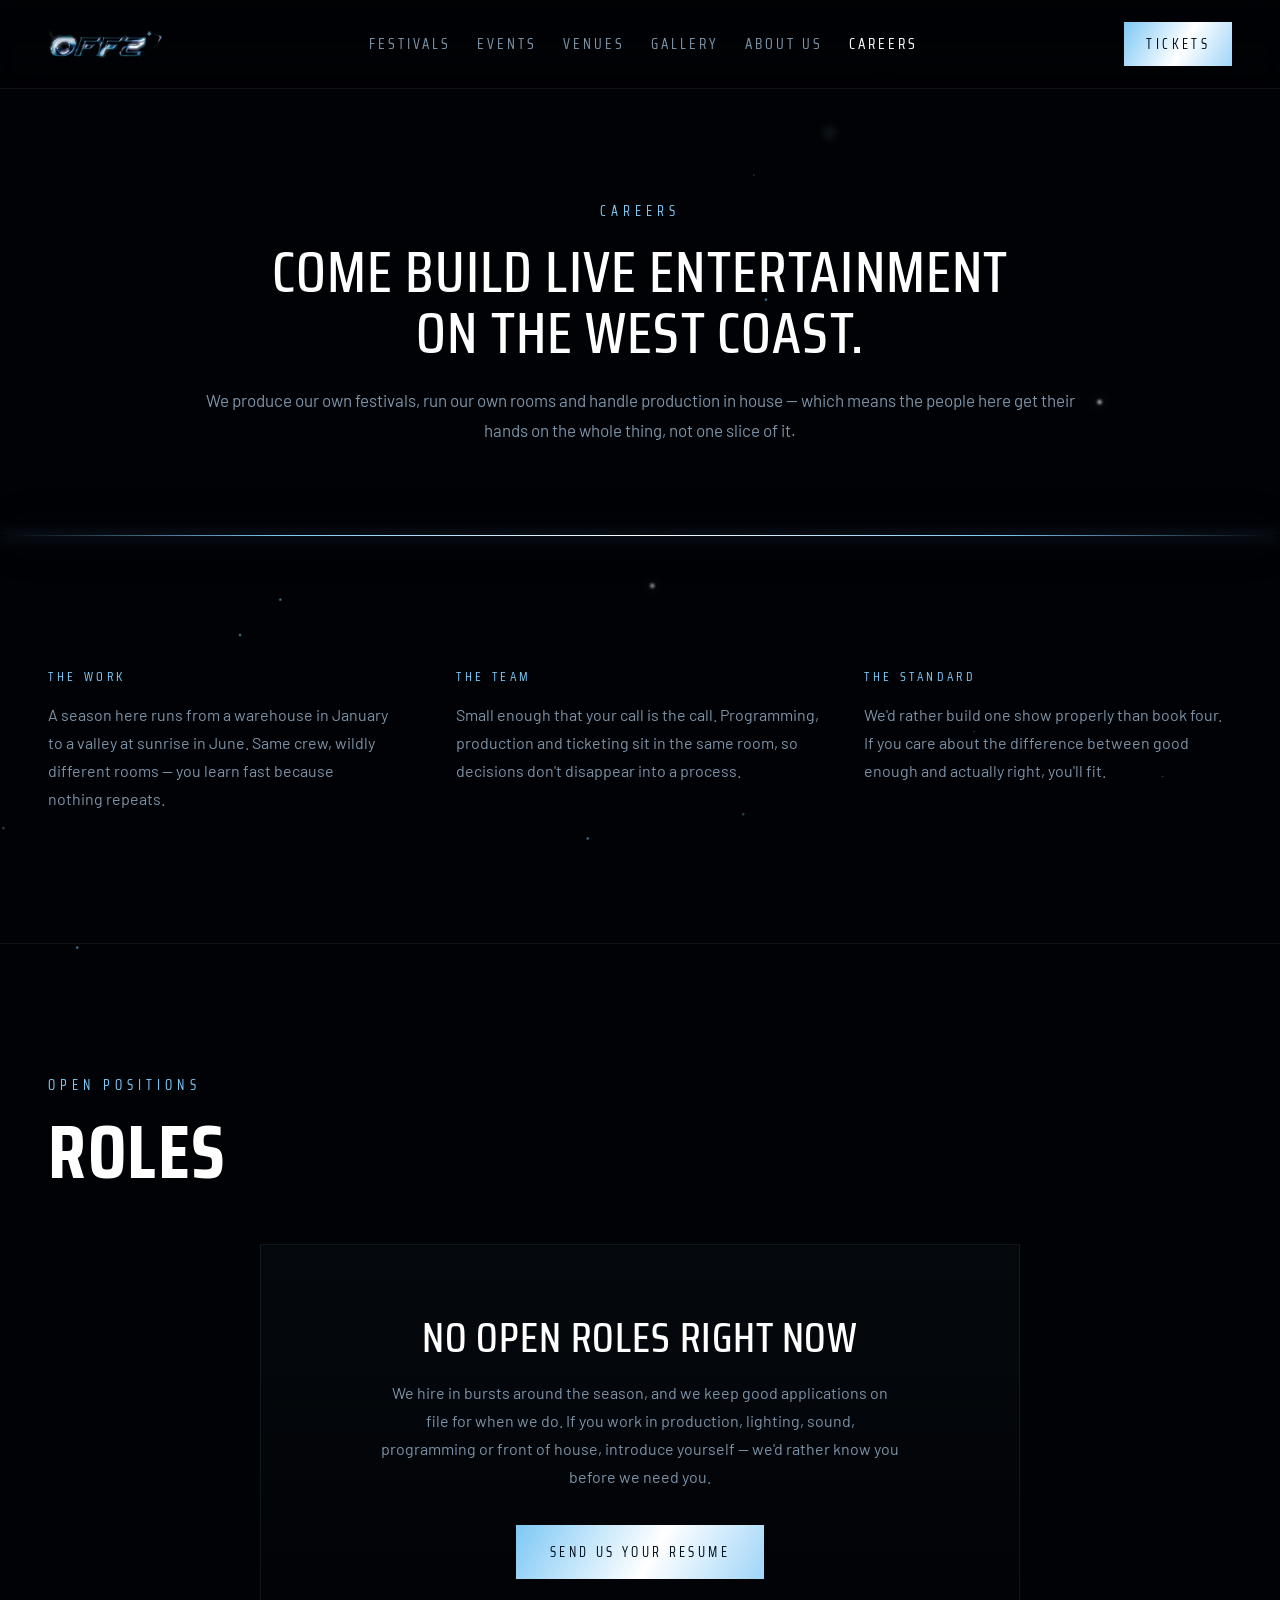
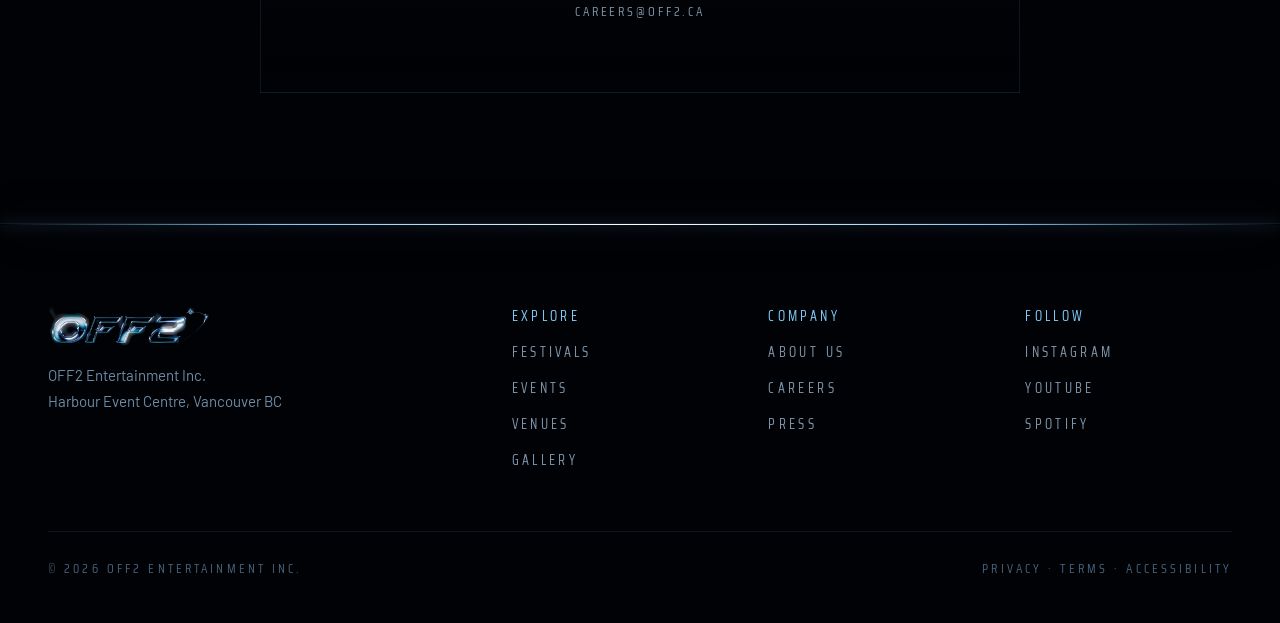
==== careers.html @ c12d3004 "Add Events, Venues, Careers and Gallery pages; brand logo; hero + stacking fixes Pages - events.html" ====
<!DOCTYPE html>
<html lang="en">
<head>
<meta charset="utf-8">
<meta name="viewport" content="width=device-width, initial-scale=1">
<title>Careers — OFF2 Entertainment</title>
<meta name="description" content="Work at OFF2 Entertainment Inc. — building festivals, venues and live events across Vancouver and the west coast.">
<link rel="preconnect" href="https://fonts.googleapis.com" />
<link rel="preconnect" href="https://fonts.gstatic.com" crossorigin="" />
<link href="https://fonts.googleapis.com/css2?family=Saira+Condensed:wght@200;300;400;500;600;700;800;900&family=Barlow:wght@300;400;500&display=swap" rel="stylesheet" />
<link rel="stylesheet" href="css/style.css">
</head>
<body>
<div class="wrap">

  <!-- ============ NAV ============ -->
  <nav class="nav" id="site-nav">
    <a href="index.html" class="nav__logo" data-cms="nav.logo" aria-label="OFF2 — home"><img src="images/off2-logo.png" alt="OFF2"></a>
    <div class="nav__links">
      <a href="festivals.html">Festivals</a>
      <a href="events.html">Events</a>
      <a href="venues.html">Venues</a>
      <a href="gallery.html">Gallery</a>
      <a href="index.html#about">About Us</a>
      <a href="careers.html" aria-current="page">Careers</a>
    </div>
    <a href="events.html" class="nav__cta">Tickets</a>
    <button type="button" class="nav__toggle" id="nav-toggle" aria-label="Toggle menu" aria-expanded="false">
      <svg width="20" height="20" viewBox="0 0 24 24" fill="none" stroke="currentColor" stroke-width="2" stroke-linecap="round"><path d="M3 6h18M3 12h18M3 18h18"/></svg>
    </button>
  </nav>

  <!-- ============ SKY / STARFIELD BACKGROUND ============ -->
  <div class="sky" aria-hidden="true">
    <div class="sky__layer" style="animation: off2Twinkle 7s ease-in-out infinite, off2Float 46s ease-in-out infinite; background-image: radial-gradient(circle 1.1px at 59.71% 29.93%, rgba(201,214,224,0.42) 0%, rgba(201,214,224,0) 100%), radial-gradient(circle 1.1px at 98.71% 67.22%, rgba(201,214,224,0.42) 0%, rgba(201,214,224,0) 100%), radial-gradient(circle 1.1px at 86.99% 91.53%, rgba(201,214,224,0.30) 0%, rgba(201,214,224,0) 100%), radial-gradient(circle 1.1px at 99.74% 20.96%, rgba(201,214,224,0.33) 0%, rgba(201,214,224,0) 100%), radial-gradient(circle 1.1px at 99.28% 5.90%, rgba(201,214,224,0.38) 0%, rgba(201,214,224,0) 100%), radial-gradient(circle 1.1px at 3.03% 7.20%, rgba(201,214,224,0.46) 0%, rgba(201,214,224,0) 100%), radial-gradient(circle 1.1px at 92.40% 80.96%, rgba(201,214,224,0.48) 0%, rgba(201,214,224,0) 100%), radial-gradient(circle 1.1px at 6.37% 61.81%, rgba(201,214,224,0.41) 0%, rgba(201,214,224,0) 100%), radial-gradient(circle 1.1px at 20.39% 89.23%, rgba(201,214,224,0.29) 0%, rgba(201,214,224,0) 100%), radial-gradient(circle 1.1px at 80.27% 14.63%, rgba(201,214,224,0.28) 0%, rgba(201,214,224,0) 100%), radial-gradient(circle 1.1px at 71.65% 73.88%, rgba(201,214,224,0.51) 0%, rgba(201,214,224,0) 100%), radial-gradient(circle 1.1px at 81.76% 83.59%, rgba(201,214,224,0.48) 0%, rgba(201,214,224,0) 100%), radial-gradient(circle 1.1px at 3.62% 33.90%, rgba(201,214,224,0.32) 0%, rgba(201,214,224,0) 100%), radial-gradient(circle 1.1px at 65.89% 38.31%, rgba(201,214,224,0.36) 0%, rgba(201,214,224,0) 100%), radial-gradient(circle 1.1px at 79.02% 31.29%, rgba(201,214,224,0.52) 0%, rgba(201,214,224,0) 100%), radial-gradient(circle 1.1px at 55.81% 20.06%, rgba(201,214,224,0.40) 0%, rgba(201,214,224,0) 100%), radial-gradient(circle 1.1px at 57.41% 41.51%, rgba(201,214,224,0.36) 0%, rgba(201,214,224,0) 100%), radial-gradient(circle 1.1px at 84.03% 60.08%, rgba(201,214,224,0.37) 0%, rgba(201,214,224,0) 100%), radial-gradient(circle 1.1px at 71.74% 58.69%, rgba(201,214,224,0.38) 0%, rgba(201,214,224,0) 100%), radial-gradient(circle 1.1px at 57.37% 23.74%, rgba(201,214,224,0.30) 0%, rgba(201,214,224,0) 100%);"></div>
    <div class="sky__layer" style="animation: off2Twinkle 5.2s ease-in-out infinite reverse, off2Float 34s ease-in-out infinite; filter: blur(0.3px); background-image: radial-gradient(circle 1.9px at 23.96% 55.71%, rgba(126,200,245,0.70) 0%, rgba(126,200,245,0) 100%), radial-gradient(circle 1.9px at 94.82% 47.69%, rgba(126,200,245,0.42) 0%, rgba(126,200,245,0) 100%), radial-gradient(circle 1.9px at 21.27% 93.23%, rgba(126,200,245,0.46) 0%, rgba(126,200,245,0) 100%), radial-gradient(circle 1.9px at 58.20% 45.36%, rgba(126,200,245,0.75) 0%, rgba(126,200,245,0) 100%), radial-gradient(circle 1.9px at 46.60% 61.99%, rgba(126,200,245,0.71) 0%, rgba(126,200,245,0) 100%), radial-gradient(circle 1.9px at 13.36% 65.36%, rgba(126,200,245,0.74) 0%, rgba(126,200,245,0) 100%), radial-gradient(circle 1.9px at 89.71% 83.62%, rgba(126,200,245,0.61) 0%, rgba(126,200,245,0) 100%), radial-gradient(circle 1.9px at 8.56% 61.67%, rgba(126,200,245,0.41) 0%, rgba(126,200,245,0) 100%), radial-gradient(circle 1.9px at 26.58% 54.62%, rgba(126,200,245,0.69) 0%, rgba(126,200,245,0) 100%), radial-gradient(circle 1.9px at 7.34% 91.37%, rgba(126,200,245,0.50) 0%, rgba(126,200,245,0) 100%), radial-gradient(circle 1.9px at 80.62% 71.18%, rgba(126,200,245,0.40) 0%, rgba(126,200,245,0) 100%), radial-gradient(circle 1.9px at 54.25% 20.75%, rgba(126,200,245,0.77) 0%, rgba(126,200,245,0) 100%), radial-gradient(circle 1.9px at 34.93% 91.31%, rgba(126,200,245,0.58) 0%, rgba(126,200,245,0) 100%), radial-gradient(circle 1.9px at 87.53% 27.37%, rgba(126,200,245,0.49) 0%, rgba(126,200,245,0) 100%), radial-gradient(circle 1.9px at 56.72% 61.24%, rgba(126,200,245,0.48) 0%, rgba(126,200,245,0) 100%);"></div>
    <div class="sky__layer" style="animation: off2Twinkle 3.6s ease-in-out infinite, off2Float 26s ease-in-out infinite; filter: blur(0.8px) drop-shadow(0 0 8px rgba(126,200,245,0.8)); background-image: radial-gradient(circle 3.4px at 4.69% 0.07%, rgba(255,255,255,0.60) 0%, rgba(255,255,255,0) 100%), radial-gradient(circle 3.4px at 53.22% 25.41%, rgba(255,255,255,0.73) 0%, rgba(255,255,255,0) 100%), radial-gradient(circle 3.4px at 50.80% 54.19%, rgba(255,255,255,0.75) 0%, rgba(255,255,255,0) 100%), radial-gradient(circle 3.4px at 61.04% 97.28%, rgba(255,255,255,0.63) 0%, rgba(255,255,255,0) 100%), radial-gradient(circle 3.4px at 22.29% 28.43%, rgba(255,255,255,0.67) 0%, rgba(255,255,255,0) 100%), radial-gradient(circle 3.4px at 18.45% 23.38%, rgba(255,255,255,0.95) 0%, rgba(255,255,255,0) 100%), radial-gradient(circle 3.4px at 37.05% 74.55%, rgba(255,255,255,0.68) 0%, rgba(255,255,255,0) 100%), radial-gradient(circle 3.4px at 57.32% 20.68%, rgba(255,255,255,0.74) 0%, rgba(255,255,255,0) 100%), radial-gradient(circle 3.4px at 79.92% 48.52%, rgba(255,255,255,0.90) 0%, rgba(255,255,255,0) 100%), radial-gradient(circle 3.4px at 28.97% 82.14%, rgba(255,255,255,0.55) 0%, rgba(255,255,255,0) 100%);"></div>
    <div class="sky__layer" style="animation: off2Float 20s ease-in-out infinite; filter: blur(4px); background-image: radial-gradient(circle 7px at 77.54% 88.69%, rgba(158,214,250,0.49) 0%, rgba(158,214,250,0) 100%), radial-gradient(circle 7px at 92.61% 27.62%, rgba(158,214,250,0.42) 0%, rgba(158,214,250,0) 100%), radial-gradient(circle 7px at 38.50% 91.91%, rgba(158,214,250,0.49) 0%, rgba(158,214,250,0) 100%), radial-gradient(circle 7px at 62.34% 40.21%, rgba(158,214,250,0.25) 0%, rgba(158,214,250,0) 100%), radial-gradient(circle 7px at 75.15% 32.73%, rgba(158,214,250,0.31) 0%, rgba(158,214,250,0) 100%);"></div>
  </div>

  <!-- ============ PAGE HEADER ============ -->
  <section class="page-header">
    <div class="page-header-inner" data-reveal>
      <div class="eyebrow">Careers</div>
      <h1>Come build live entertainment on the west coast.</h1>
      <p>We produce our own festivals, run our own rooms and handle production in house — which means the people here get their hands on the whole thing, not one slice of it.</p>
    </div>
  </section>

  <div class="hr-beam" aria-hidden="true"></div>

  <!-- ============ CULTURE / MISSION ============ -->
  <section class="section">
    <div class="culture-grid">
      <div class="culture-item" data-reveal>
        <div class="culture-item__label">The work</div>
        <p>A season here runs from a warehouse in January to a valley at sunrise in June. Same crew, wildly different rooms — you learn fast because nothing repeats.</p>
      </div>
      <div class="culture-item" data-reveal>
        <div class="culture-item__label">The team</div>
        <p>Small enough that your call is the call. Programming, production and ticketing sit in the same room, so decisions don't disappear into a process.</p>
      </div>
      <div class="culture-item" data-reveal>
        <div class="culture-item__label">The standard</div>
        <p>We'd rather build one show properly than book four. If you care about the difference between good enough and actually right, you'll fit.</p>
      </div>
    </div>
  </section>

  <!-- ============ OPEN POSITIONS ============ -->
  <section class="section" id="positions">
    <div class="section-inner">
      <div class="section-head" data-reveal>
        <div>
          <div class="eyebrow">Open positions</div>
          <h2>Roles</h2>
        </div>
      </div>

      <!--
        No live postings right now, so the open-application block below is shown
        instead. When real roles exist, replace it with .job-list rows — the
        markup pattern (and .job-row styles) is ready:

        <div class="job-list" data-reveal>
          <a href="mailto:careers@off2.ca?subject=Application%20—%20Role%20Title" class="job-row">
            <div class="job-row__title">Role title</div>
            <div class="job-row__meta">Department</div>
            <div class="job-row__meta">Harbour Event Centre</div>
            <div class="job-row__cta">Apply <span>→</span></div>
          </a>
        </div>

        Roles also belong in content/site-content.json under `careers.positions`
        so the CMS drives them later.
      -->

      <div class="open-application" data-reveal>
        <h2>No open roles right now</h2>
        <p>We hire in bursts around the season, and we keep good applications on file for when we do. If you work in production, lighting, sound, programming or front of house, introduce yourself — we'd rather know you before we need you.</p>
        <a href="mailto:careers@off2.ca?subject=Open%20application" class="btn-book">Send us your resume</a>
        <span class="open-application__contact">careers@off2.ca</span>
      </div>
    </div>
  </section>

  <div class="hr-beam" aria-hidden="true"></div>

  <!-- ============ FOOTER ============ -->
  <footer class="site-footer">
    <div class="footer-inner">
      <div class="footer-grid">
        <div>
          <div class="footer-brand"><img src="images/off2-logo.png" alt="OFF2"></div>
          <div class="footer-address">OFF2 Entertainment Inc.<br />Harbour Event Centre, Vancouver BC</div>
        </div>
        <div class="footer-col">
          <div class="footer-col__head">Explore</div>
          <a href="festivals.html">Festivals</a>
          <a href="events.html">Events</a>
          <a href="venues.html">Venues</a>
          <a href="gallery.html">Gallery</a>
        </div>
        <div class="footer-col">
          <div class="footer-col__head">Company</div>
          <a href="index.html#about">About us</a>
          <a href="careers.html">Careers</a>
          <a href="coming-soon.html?title=Press">Press</a>
        </div>
        <div class="footer-col">
          <div class="footer-col__head">Follow</div>
          <a href="index.html#top">Instagram</a>
          <a href="index.html#top">Youtube</a>
          <a href="index.html#top">Spotify</a>
        </div>
      </div>
      <div class="footer-bottom">
        <span>© 2026 OFF2 Entertainment Inc.</span>
        <span>Privacy · Terms · Accessibility</span>
      </div>
    </div>
  </footer>

</div>
<script src="js/main.js"></script>
</body>
</html>
---- css/style.css ----
/* ==========================================================================
   OFF2 Entertainment — Homepage stylesheet
   Ported from the OFF2 Homepage design (Claude Design project).
   Every color/spacing value below matches the source design 1:1.
   Content that will move into a CMS later is marked with a
   `data-cms="section.field"` attribute in index.html — see /content/site-content.json.
   ========================================================================== */

:root {
  --bg: #000205;
  --card-bg: #05080B;
  --text: #C9D6E0;
  --text-dim: #7C93A8;
  --text-dimmer: #6E8CA6;
  --text-faint: #46617A;
  --white: #FFFFFF;
  --accent: #7EC8F5;
  --accent-deep: #1E7FD4;
  --btn-text: #001322;
  --border: rgba(126, 200, 245, 0.08);
  --border-soft: rgba(126, 200, 245, 0.1);
  --border-strong: rgba(126, 200, 245, 0.22);

  --font-display: 'Saira Condensed', sans-serif;
  --font-body: 'Barlow', sans-serif;

  --container: 1440px;
  --gutter: 48px;
}

/* ---------- Reset ---------- */
* { box-sizing: border-box; }
html, body { margin: 0; padding: 0; background: var(--bg); }
body {
  -webkit-font-smoothing: antialiased;
  font-family: var(--font-body);
  color: var(--text);
  overflow-x: hidden;
  position: relative;
}
img { max-width: 100%; display: block; }
a { color: var(--accent); text-decoration: none; }
a:hover { color: var(--white); }
::selection { background: var(--accent-deep); color: #fff; }
button, input { font-family: inherit; }

.wrap { position: relative; background: var(--bg); color: var(--text); font-family: var(--font-body); }

/* ---------- Motion ---------- */
@keyframes off2Twinkle { 0%, 100% { opacity: .35; } 50% { opacity: 1; } }
@keyframes off2Float {
  0% { transform: translate3d(0, 0, 0); }
  50% { transform: translate3d(-1.2%, -2.2%, 0); }
  100% { transform: translate3d(0, 0, 0); }
}
@keyframes off2Meteor {
  0% { opacity: 0; transform: translate3d(0, 0, 0) rotate(var(--tilt)) scaleX(.3); }
  7% { opacity: 1; }
  64% { opacity: 1; }
  100% { opacity: 0; transform: translate3d(var(--dx), var(--dy), 0) rotate(var(--tilt)) scaleX(1); }
}
@keyframes off2Marquee { from { transform: translateX(0); } to { transform: translateX(-50%); } }

@media (prefers-reduced-motion: reduce) {
  * { animation-duration: .001ms !important; animation-iteration-count: 1 !important; }
}

[data-reveal] {
  opacity: 0;
  transform: translateY(28px);
  transition: opacity 1s cubic-bezier(.2, 0, .2, 1), transform 1s cubic-bezier(.2, 0, .2, 1);
}
[data-reveal].is-visible { opacity: 1; transform: none; }

/* ---------- Nav ---------- */
.nav {
  position: fixed; inset: 0 0 auto 0; z-index: 50;
  display: flex; align-items: center; justify-content: space-between;
  padding: 22px var(--gutter);
  backdrop-filter: blur(18px);
  background: linear-gradient(180deg, rgba(0, 2, 5, .82), rgba(0, 2, 5, .18));
  border-bottom: 1px solid var(--border);
}
/* Logo is the chrome OFF2 wordmark (images/off2-logo.png, ~3.8:1). Sized by
   height so the nav bar's rhythm stays fixed regardless of the artwork's
   width; display:block kills the inline-baseline gap under the image. */
.nav__logo { display: flex; align-items: center; flex-shrink: 0; }
.nav__logo img { display: block; height: 30px; width: auto; }
@media (max-width: 980px) { .nav__logo img { height: 26px; } }
.nav__links {
  display: flex; align-items: center; gap: 26px;
  font-family: var(--font-display); font-size: 15px; letter-spacing: .2em; text-transform: uppercase;
}
.nav__links a { color: var(--text-dim); }
.nav__links a:hover { color: var(--white); }
.nav__links a[aria-current="page"] { color: var(--white); }
.nav__cta {
  font-family: var(--font-display); font-size: 14px; letter-spacing: .24em; text-transform: uppercase;
  color: var(--btn-text);
  background: linear-gradient(120deg, var(--accent), var(--white) 55%, #9FD5F8);
  padding: 11px 22px; border: 0; cursor: pointer;
}
.nav__cta:hover { background: var(--white); color: var(--btn-text); }
.nav__toggle {
  display: none; width: 40px; height: 40px; border: 1px solid var(--border-strong);
  background: transparent; color: var(--white); cursor: pointer; align-items: center; justify-content: center;
}

@media (max-width: 980px) {
  .nav__links { position: fixed; inset: 74px 0 auto 0; flex-direction: column; align-items: flex-start;
    gap: 0; background: rgba(0, 2, 5, .97); border-bottom: 1px solid var(--border);
    padding: 8px var(--gutter) 20px; transform: translateY(-8px); opacity: 0; pointer-events: none;
    transition: opacity .25s ease, transform .25s ease; }
  .nav__links a { padding: 12px 0; width: 100%; border-bottom: 1px solid rgba(126,200,245,.06); }
  .nav.is-open .nav__links { opacity: 1; transform: none; pointer-events: auto; }
  .nav__toggle { display: flex; }
  .nav__cta { display: none; }
}

/* ---------- Sky background ---------- */
/* z-index 0, not 1: content sections are position:relative with z-index auto,
   so at z-index 1 the starfield and meteors painted OVER the posters and
   cards. At 0 the sky shares the same layer as those sections and loses on
   tree order (it appears first in the DOM), which puts it behind all content
   without needing a z-index on every section. Negative values are wrong here
   — they'd drop it behind .wrap's background and hide it entirely. */
.sky {
  position: fixed; inset: -10%; z-index: 0; pointer-events: none; overflow: hidden;
}
.sky__layer {
  position: absolute; left: 0; right: 0; top: -100%; height: 300%;
  animation: off2Twinkle 7s ease-in-out infinite, off2Float 46s ease-in-out infinite;
  will-change: transform;
}
.meteor-field { position: absolute; left: 0; right: 0; top: -100%; height: 300%; overflow: hidden; will-change: translate; }
.meteor {
  position: absolute; width: 160px; height: 1.5px; border-radius: 2px; transform-origin: 100% 50%;
  background: linear-gradient(270deg, rgba(255,255,255,.9) 0%, rgba(126,200,245,.5) 26%, rgba(126,200,245,0) 100%);
  box-shadow: 0 0 10px rgba(126,200,245,.8), 0 0 26px rgba(30,127,212,.45);
  animation: off2Meteor 18s cubic-bezier(.3,0,.5,1) infinite;
  opacity: 0; will-change: transform, opacity;
}

/* ---------- Section shell ---------- */
section { position: relative; }
.section { padding: 130px var(--gutter); border-bottom: 1px solid var(--border); }
.section-inner { max-width: var(--container); margin: 0 auto; }
.eyebrow {
  font-family: var(--font-display); font-size: 14px; letter-spacing: .36em; text-transform: uppercase;
  color: var(--accent); margin-bottom: 20px;
}
.section-head {
  display: flex; align-items: flex-end; justify-content: space-between; gap: 40px; margin-bottom: 56px;
}
.section-head h2 {
  margin: 0; font-family: var(--font-display); font-weight: 700; font-size: 76px; line-height: .94;
  letter-spacing: .02em; text-transform: uppercase; color: var(--white);
}
.section-head__note { max-width: 320px; margin: 14px 0 0; font-size: 15px; line-height: 1.7; color: var(--text-dim); }
.link-more {
  font-family: var(--font-display); font-size: 15px; letter-spacing: .26em; text-transform: uppercase;
  color: var(--text-dim); border-bottom: 1px solid var(--border-strong); padding-bottom: 6px; white-space: nowrap;
}
.link-more:hover { color: var(--white); border-color: var(--accent); }

/* ---------- Hero ---------- */
/* Height comes from the artwork's own aspect ratio (both hero banners are
   exactly 16:9) rather than the viewport. A 100vh box letterboxed the
   contained image — up to ~45px of dead space at 16:10 — which detached the
   beam divider below from the bottom of the artwork. Matching the ratio means
   the image fills the box edge to edge and the beam sits flush against it. */
.hero {
  position: relative; z-index: 2; aspect-ratio: 16 / 9; overflow: hidden; background: transparent;
}
.hero__slide {
  position: absolute; inset: 0; opacity: 0; transition: opacity 1.1s cubic-bezier(.4, 0, .2, 1);
}
.hero__slide.is-active { opacity: 1; }
.hero__media { position: absolute; inset: 0; display: flex; align-items: center; justify-content: center; }
.hero__media img { width: 100%; height: 100%; object-fit: contain; }
.hero__caption { position: absolute; left: var(--gutter); bottom: 156px; max-width: 640px; pointer-events: none; }
.hero__kicker {
  font-family: var(--font-display); font-size: 15px; letter-spacing: .34em; text-transform: uppercase;
  color: var(--accent); margin-bottom: 18px;
}
.hero__title {
  font-family: var(--font-display); font-weight: 700; font-size: 116px; line-height: .88; letter-spacing: .02em;
  text-transform: uppercase; color: var(--white);
}
.hero__meta {
  font-family: var(--font-display); font-weight: 300; font-size: 22px; letter-spacing: .26em; text-transform: uppercase;
  color: var(--text-dim); margin-top: 20px;
}
.hero__controls {
  position: absolute; left: var(--gutter); right: var(--gutter); bottom: 34px;
  display: flex; align-items: center; justify-content: space-between; gap: 40px;
}
/* Fixed-width ticks rather than flex-stretched bars: two slides sharing a
   560px track rendered as two ~275px lines, which read as rules across the
   artwork instead of a progress indicator. */
.hero__dots { display: flex; gap: 8px; flex: 0 0 auto; }
.hero__dot { width: 40px; height: 2px; border: 0; padding: 0; background: rgba(255,255,255,.28); cursor: pointer; transition: background .3s ease; }
.hero__dot.is-active { background: rgba(255,255,255,.9); }
.hero__nav { display: flex; align-items: center; gap: 26px; }
.hero__counter { font-family: var(--font-display); font-size: 15px; letter-spacing: .26em; color: var(--text-dim); }
.hero__arrow {
  width: 46px; height: 46px; border: 1px solid var(--border-strong); background: transparent;
  color: var(--text); font-size: 15px; cursor: pointer;
}
.hero__arrow:hover { border-color: var(--accent); color: var(--white); }

@media (max-width: 720px) {
  .hero__title { font-size: 58px; }
  /* Below this width .hero__media swaps to the portrait poster (see the
     <picture><source media> in each .hero__media in index.html), which
     already has the title/date/lineup baked into the artwork — the text
     overlay below would just duplicate it and collide visually, so hide it. */
  .hero__caption { display: none; }
  /* Portrait posters, so the box switches ratio with them. The two posters
     differ slightly (0.732 vs 0.75), so `cover` absorbs the ~2% difference
     instead of letterboxing one of them and re-opening the gap under the
     beam; the crop is small enough not to touch the baked-in artwork. */
  .hero { aspect-ratio: 3 / 4; }
  /* Scoped through .img-slot on purpose: the generic `.img-slot img` rule
     further down sets object-fit:contain at the same specificity and would
     otherwise win on source order. */
  .hero__media .img-slot img { object-fit: cover; }
  .hero__controls { left: 24px; right: 24px; bottom: 18px; gap: 16px; }
  /* The portrait poster runs artwork and text to its own bottom edge, so
     overlaid controls land on the venue/ticket lines. A scrim behind them
     separates chrome from artwork instead of the two competing. */
  .hero__controls::before {
    content: ''; position: absolute; left: -24px; right: -24px; top: -22px; bottom: -18px;
    background: linear-gradient(180deg, rgba(0,2,5,0), rgba(0,2,5,.82) 55%);
    pointer-events: none; z-index: -1;
  }
  .hero__dot { width: 32px; }
  .hero__arrow { width: 40px; height: 40px; }
  .hero__nav { gap: 16px; }
}

.hr-beam {
  position: relative; height: 1px;
  background: linear-gradient(90deg, rgba(126,200,245,0) 0%, var(--accent) 22%, var(--white) 50%, var(--accent) 78%, rgba(126,200,245,0) 100%);
  box-shadow: 0 0 14px rgba(126,200,245,.85), 0 0 46px rgba(30,127,212,.55);
}

/* ---------- Intro / mission ---------- */
.intro { padding: 150px var(--gutter) 130px; border-bottom: 1px solid var(--border); overflow: hidden; }
.intro::before {
  content: ''; position: absolute; width: 900px; height: 900px; left: 50%; top: -420px; transform: translateX(-50%);
  background: radial-gradient(circle, rgba(30,127,212,.18), transparent 62%); filter: blur(40px); pointer-events: none;
}
.intro-inner { position: relative; max-width: 1180px; margin: 0 auto; text-align: center; }
.intro-inner .eyebrow { margin-bottom: 34px; }
.intro-inner h1 {
  margin: 0; font-family: var(--font-display); font-weight: 500; font-size: 62px; line-height: 1.06;
  letter-spacing: .02em; text-transform: uppercase; color: var(--white); text-wrap: balance;
}
.intro-inner p {
  margin: 40px auto 0; max-width: 620px; font-size: 17px; line-height: 1.75; color: var(--text-dim); text-wrap: pretty;
}
@media (max-width: 720px) { .intro-inner h1 { font-size: 38px; } }

/* ---------- Cards (festivals / events) ---------- */
.card-grid { display: grid; grid-template-columns: repeat(4, 1fr); gap: 24px; }
.card {
  display: flex; flex-direction: column; gap: 22px; color: inherit;
  transition: transform .6s cubic-bezier(.2, 0, .2, 1);
}
.card:hover { transform: translateY(-8px); color: inherit; }
.card__media {
  position: relative; aspect-ratio: 3 / 4; background: var(--card-bg); border: 1px solid var(--border-soft);
  overflow: hidden;
}
.card__name { font-family: var(--font-display); font-weight: 700; font-size: 30px; letter-spacing: .06em; text-transform: uppercase; color: var(--white); }
.card__date { font-family: var(--font-display); font-size: 14px; letter-spacing: .26em; text-transform: uppercase; color: var(--accent); }
.card__desc { font-size: 15px; line-height: 1.6; color: var(--text-dim); }
.card__body { display: flex; flex-direction: column; gap: 10px; }
.card__row { display: flex; justify-content: space-between; gap: 14px; font-family: var(--font-display); font-size: 14px; letter-spacing: .2em; text-transform: uppercase; color: var(--text-dim); }
.card__tickets { margin-top: 4px; font-family: var(--font-display); font-size: 14px; letter-spacing: .22em; text-transform: uppercase; color: var(--white); }

@media (max-width: 1100px) { .card-grid { grid-template-columns: repeat(2, 1fr); } }
@media (max-width: 560px) { .card-grid { grid-template-columns: 1fr; } }

.rail {
  display: flex; gap: 24px; overflow-x: auto; scroll-snap-type: x mandatory; padding-bottom: 18px; scrollbar-width: thin;
}
.rail .card { flex: 0 0 316px; scroll-snap-align: start; }
/* Event posters are all 4:5 (not the 3:4 used by festival posters) — match the
   frame to that so `object-fit: contain` fills it edge-to-edge with no
   letterboxing. Every rail card shares the same fixed width above, so a
   shared aspect-ratio here keeps every frame identically sized too. */
.rail .card__media { aspect-ratio: 4 / 5; }

/* ---------- Gallery ---------- */
.gallery-grid {
  display: grid; grid-template-columns: 1.6fr 1fr 1fr; grid-template-rows: 260px 260px; gap: 18px;
}
.gallery-grid .g1 { grid-row: 1 / span 2; }
.gallery-grid .g4 { grid-column: 2 / span 2; }
.gallery-grid > div { position: relative; overflow: hidden; border: 1px solid var(--border-soft); }
@media (max-width: 860px) {
  .gallery-grid { grid-template-columns: 1fr 1fr; grid-template-rows: repeat(3, 220px); }
  .gallery-grid .g1 { grid-row: auto; grid-column: 1 / span 2; }
  .gallery-grid .g4 { grid-column: 1 / span 2; }
}

/* ---------- About ---------- */
.about { padding: 140px var(--gutter); overflow: hidden; border-bottom: 1px solid var(--border); }
.about::before {
  content: ''; position: absolute; width: 1100px; height: 700px; right: -280px; top: 40px;
  background: radial-gradient(circle, rgba(18,58,95,.5), transparent 62%); filter: blur(50px); pointer-events: none;
}
.about-inner {
  position: relative; max-width: var(--container); margin: 0 auto; display: grid; grid-template-columns: 1fr 1fr;
  gap: 90px; align-items: center;
}
.about h2 {
  margin: 0 0 28px; font-family: var(--font-display); font-weight: 700; font-size: 66px; line-height: .98;
  letter-spacing: .02em; text-transform: uppercase; color: var(--white);
}
.about p { margin: 0 0 34px; max-width: 500px; font-size: 17px; line-height: 1.75; color: var(--text-dim); text-wrap: pretty; }
.stat-grid { display: grid; grid-template-columns: repeat(3, 1fr); gap: 26px; max-width: 520px; }
.stat-num { font-family: var(--font-display); font-weight: 700; font-size: 44px; line-height: 1; color: var(--white); }
.stat-label { font-family: var(--font-display); font-size: 13px; letter-spacing: .24em; text-transform: uppercase; color: var(--text-dimmer); margin-top: 8px; }
.about-media {
  position: relative; aspect-ratio: 4 / 5; border: 1px solid var(--border-strong); overflow: hidden;
}
@media (max-width: 900px) {
  .about-inner { grid-template-columns: 1fr; gap: 50px; }
  .about h2 { font-size: 44px; }
}

/* ---------- Newsletter ---------- */
.newsletter { padding: 120px var(--gutter); overflow: hidden; }
.newsletter-inner { max-width: 900px; margin: 0 auto; text-align: center; }
.newsletter h2 {
  margin: 0 0 20px; font-family: var(--font-display); font-weight: 500; font-size: 54px; line-height: 1.04;
  letter-spacing: .02em; text-transform: uppercase; color: var(--white);
}
.newsletter p { margin: 0 0 40px; font-size: 16px; line-height: 1.7; color: var(--text-dim); }
.newsletter-form { display: flex; gap: 12px; max-width: 540px; margin: 0 auto; }
.newsletter-form input {
  flex: 1; background: rgba(126,200,245,.05); border: 1px solid var(--border-strong); color: var(--white);
  font-size: 16px; padding: 15px 18px; outline: none;
}
.newsletter-form input:focus { border-color: var(--accent); }
.newsletter-form button {
  font-family: var(--font-display); font-size: 15px; letter-spacing: .24em; text-transform: uppercase;
  color: var(--btn-text); background: linear-gradient(120deg, var(--accent), var(--white) 55%, #9FD5F8);
  border: 0; padding: 15px 30px; cursor: pointer;
}
.newsletter-form button:hover { background: var(--white); }
@media (max-width: 560px) {
  .newsletter h2 { font-size: 34px; }
  .newsletter-form { flex-direction: column; }
}

/* ---------- Footer ---------- */
.site-footer { padding: 80px var(--gutter) 44px; }
.footer-inner { max-width: var(--container); margin: 0 auto; }
.footer-grid {
  display: grid; grid-template-columns: 2fr 1fr 1fr 1fr; gap: 50px; padding-bottom: 60px; border-bottom: 1px solid var(--border-soft);
}
.footer-brand img { display: block; height: 42px; width: auto; }
.footer-address { margin-top: 16px; font-size: 15px; line-height: 1.7; color: var(--text-dimmer); max-width: 300px; }
.footer-col { display: flex; flex-direction: column; gap: 14px; font-family: var(--font-display); font-size: 14px; letter-spacing: .24em; text-transform: uppercase; }
.footer-col__head { color: var(--accent); }
.footer-col a { color: var(--text-dim); }
.footer-col a:hover { color: var(--white); }
.footer-bottom {
  display: flex; justify-content: space-between; padding-top: 26px; font-family: var(--font-display); font-size: 13px;
  letter-spacing: .24em; text-transform: uppercase; color: var(--text-faint); flex-wrap: wrap; gap: 10px;
}
@media (max-width: 860px) { .footer-grid { grid-template-columns: 1fr 1fr; } }
@media (max-width: 520px) { .footer-grid { grid-template-columns: 1fr; } }

/* ==========================================================================
   Image slot — replaces the design tool's <image-slot> web component.
   Empty state mirrors its placeholder look (dashed ring + caption) so the
   site reads as finished today; drop a real file in /images and point the
   <img> at it (or wire a CMS field) to fill any slot later.
   ========================================================================== */
.img-slot {
  position: absolute; inset: 0; display: flex; flex-direction: column; align-items: center; justify-content: center;
  gap: 10px; text-align: center; padding: 20px; color: inherit; background: rgba(127,127,127,.06);
}
.img-slot::after {
  content: ''; position: absolute; inset: 0; pointer-events: none; border: 1.5px dashed currentColor; opacity: .28;
}
.img-slot svg { opacity: .45; flex-shrink: 0; }
.img-slot span {
  max-width: 90%; font-size: 12px; line-height: 1.5; letter-spacing: .02em; color: var(--text-dim); opacity: .85;
}
.img-slot img { position: absolute; inset: 0; width: 100%; height: 100%; object-fit: contain; }
.img-slot.is-filled::after { display: none; }
.img-slot.is-filled svg, .img-slot.is-filled span { display: none; }

/* ==========================================================================
   Festivals index page (festivals.html) — overview grid linking out to each
   festival's own page (not built yet, per the brief — CTAs go to
   coming-soon.html?title=<name> like every other not-yet-built page on
   the site).
   ========================================================================== */
.page-header { padding: 200px var(--gutter) 90px; overflow: hidden; }
.page-header-inner { position: relative; max-width: 900px; margin: 0 auto; text-align: center; }
.page-header-inner h1 {
  margin: 0 0 22px; font-family: var(--font-display); font-weight: 500; font-size: 58px; line-height: 1.05;
  letter-spacing: .02em; text-transform: uppercase; color: var(--white); text-wrap: balance;
}
.page-header-inner p { margin: 0; font-size: 17px; line-height: 1.75; color: var(--text-dim); text-wrap: pretty; }
@media (max-width: 720px) { .page-header { padding: 150px 24px 70px; } .page-header-inner h1 { font-size: 36px; } }

.festival-grid { display: grid; grid-template-columns: repeat(2, 1fr); gap: 44px 32px; }
@media (max-width: 860px) { .festival-grid { grid-template-columns: 1fr; gap: 40px; } }

/* Staggered reveal — each entry fades in slightly after the last. */
.festival-grid [data-reveal]:nth-child(2) { transition-delay: .08s; }
.festival-grid [data-reveal]:nth-child(3) { transition-delay: .16s; }
.festival-grid [data-reveal]:nth-child(4) { transition-delay: .24s; }

.festival-entry {
  display: flex; flex-direction: column; gap: 24px; color: inherit;
  transition: transform .5s cubic-bezier(.2, 0, .2, 1);
}
.festival-entry:hover { transform: translateY(-6px); color: inherit; }
.festival-entry__media {
  position: relative; aspect-ratio: 3 / 4; background: var(--card-bg); overflow: hidden;
  border: 1px solid var(--border-soft); transition: border-color .4s ease, box-shadow .5s ease;
}
/* Each entry's --mood custom property (set inline per festival) tints its own
   card on hover — a restrained per-festival accent inside one shared grid,
   not a full re-theme. */
.festival-entry:hover .festival-entry__media {
  border-color: var(--mood, var(--accent));
  box-shadow: 0 0 0 1px var(--mood, var(--accent)), 0 30px 70px -30px var(--mood, var(--accent));
}
.festival-entry__media img { transition: transform .8s cubic-bezier(.2, 0, .2, 1); }
.festival-entry:hover .festival-entry__media img { transform: scale(1.035); }
.festival-entry__body { display: flex; flex-direction: column; gap: 10px; }
.festival-entry__mood {
  width: 30px; height: 3px; border-radius: 2px; background: var(--mood, var(--accent)); margin-bottom: 4px;
}
.festival-entry__date {
  font-family: var(--font-display); font-size: 14px; letter-spacing: .26em; text-transform: uppercase; color: var(--mood, var(--accent));
}
.festival-entry__name {
  margin: 0; font-family: var(--font-display); font-weight: 700; font-size: 40px; line-height: 1; letter-spacing: .04em;
  text-transform: uppercase; color: var(--white);
}
.festival-entry__tagline { margin: 0; max-width: 46ch; font-size: 16px; line-height: 1.6; color: var(--text-dim); }
.festival-entry__cta {
  margin-top: 6px; font-family: var(--font-display); font-size: 14px; letter-spacing: .24em; text-transform: uppercase; color: var(--white);
}
@media (max-width: 720px) { .festival-entry__name { font-size: 32px; } }

/* ==========================================================================
   Events page (events.html) — venue-filterable grid, expanded from the
   homepage's Harbour-only teaser rail to cover every OFF2 venue.
   ========================================================================== */
.venue-filter {
  display: flex; flex-wrap: wrap; gap: 10px; margin-bottom: 44px;
}
.venue-filter button {
  appearance: none; cursor: pointer; background: transparent; border: 1px solid var(--border-strong);
  color: var(--text-dim); font-family: var(--font-display); font-size: 13px; letter-spacing: .2em; text-transform: uppercase;
  padding: 10px 20px; transition: border-color .3s ease, color .3s ease, background .3s ease;
}
.venue-filter button:hover { color: var(--white); border-color: var(--accent); }
.venue-filter button.is-active { color: var(--btn-text); background: var(--accent); border-color: var(--accent); }

.event-grid { display: grid; grid-template-columns: repeat(3, 1fr); gap: 40px 28px; }
@media (max-width: 1100px) { .event-grid { grid-template-columns: repeat(2, 1fr); } }
@media (max-width: 640px) { .event-grid { grid-template-columns: 1fr; } }

.event-grid .card__media { aspect-ratio: 4 / 5; }
.event-item { transition: opacity .25s ease, transform .25s ease; }
.event-item.is-filtered-out { opacity: 0; transform: translateY(10px); pointer-events: none; }
.card__venue {
  font-family: var(--font-display); font-size: 12px; letter-spacing: .18em; text-transform: uppercase; color: var(--text-dimmer);
}
.card__desc.card__desc--event { font-size: 14px; }

.venue-empty {
  display: none; padding: 60px 0; text-align: center; color: var(--text-dim); font-size: 15px;
}
.venue-empty.is-visible { display: block; }

/* ==========================================================================
   Venues page (venues.html) — one stacked section per owned venue, each with
   its own image strip, copy, location and booking CTA. Stacked (not
   side-by-side) so each venue's gallery strip gets full width to breathe.
   ========================================================================== */
.venue-section { padding: 110px var(--gutter); border-bottom: 1px solid var(--border); }
.venue-section:last-of-type { border-bottom: 0; }
.venue-section-inner { max-width: var(--container); margin: 0 auto; }

.venue-head { max-width: 720px; margin-bottom: 42px; }
.venue-head h2 {
  margin: 0 0 20px; font-family: var(--font-display); font-weight: 700; font-size: 60px; line-height: .98;
  letter-spacing: .02em; text-transform: uppercase; color: var(--white);
}
.venue-head p { margin: 0 0 18px; font-size: 17px; line-height: 1.75; color: var(--text-dim); text-wrap: pretty; }
.venue-head p:last-child { margin-bottom: 0; }
@media (max-width: 720px) { .venue-head h2 { font-size: 38px; } }

/* Image strip — a horizontal row of equal frames that becomes a swipeable
   scroller on narrow screens rather than shrinking to unreadable slivers. */
.venue-gallery {
  display: grid; grid-template-columns: repeat(4, 1fr); gap: 14px; margin-bottom: 42px;
}
.venue-gallery__item {
  position: relative; aspect-ratio: 4 / 3; overflow: hidden; border: 1px solid var(--border-soft);
  transition: border-color .4s ease, transform .5s cubic-bezier(.2, 0, .2, 1);
}
.venue-gallery__item:hover { border-color: var(--accent); transform: translateY(-4px); }
.venue-gallery__item img { transition: transform .8s cubic-bezier(.2, 0, .2, 1); }
.venue-gallery__item:hover img { transform: scale(1.04); }
@media (max-width: 860px) {
  .venue-gallery {
    display: flex; overflow-x: auto; scroll-snap-type: x mandatory; padding-bottom: 14px; scrollbar-width: thin;
  }
  .venue-gallery__item { flex: 0 0 72%; scroll-snap-align: start; }
}

.venue-meta {
  display: flex; flex-wrap: wrap; align-items: flex-end; justify-content: space-between; gap: 28px;
}
.venue-location__label {
  font-family: var(--font-display); font-size: 13px; letter-spacing: .28em; text-transform: uppercase;
  color: var(--accent); margin-bottom: 10px;
}
.venue-location__address { font-size: 16px; line-height: 1.7; color: var(--text-dim); }
.venue-location__map {
  display: inline-block; margin-top: 8px; font-family: var(--font-display); font-size: 13px; letter-spacing: .22em;
  text-transform: uppercase; color: var(--text-dim); border-bottom: 1px solid var(--border-strong); padding-bottom: 4px;
}
.venue-location__map:hover { color: var(--white); border-color: var(--accent); }

.btn-book {
  display: inline-block; font-family: var(--font-display); font-size: 14px; letter-spacing: .24em;
  text-transform: uppercase; color: var(--btn-text);
  background: linear-gradient(120deg, var(--accent), var(--white) 55%, #9FD5F8);
  border: 0; padding: 16px 34px; cursor: pointer; white-space: nowrap;
  transition: transform .3s ease, box-shadow .4s ease, background .3s ease;
}
.btn-book:hover {
  background: var(--white); color: var(--btn-text);
  transform: translateY(-2px); box-shadow: 0 14px 40px -14px rgba(126, 200, 245, .8);
}

/* ==========================================================================
   Careers page (careers.html)
   ========================================================================== */
.culture-grid {
  display: grid; grid-template-columns: repeat(3, 1fr); gap: 40px; max-width: var(--container); margin: 0 auto;
}
@media (max-width: 860px) { .culture-grid { grid-template-columns: 1fr; gap: 32px; } }
.culture-item__label {
  font-family: var(--font-display); font-size: 13px; letter-spacing: .28em; text-transform: uppercase;
  color: var(--accent); margin-bottom: 14px;
}
.culture-item p { margin: 0; font-size: 16px; line-height: 1.75; color: var(--text-dim); text-wrap: pretty; }

/* Job listing rows. Kept as a flat list (not cards) so a long roster stays
   scannable; the whole row is the link target. */
.job-list { border-top: 1px solid var(--border-soft); }
.job-row {
  display: grid; grid-template-columns: 2fr 1fr 1fr auto; align-items: center; gap: 24px;
  padding: 30px 20px; border-bottom: 1px solid var(--border-soft); color: inherit;
  transition: background .35s ease, padding-left .35s ease;
}
.job-row:hover { background: rgba(126, 200, 245, .05); padding-left: 30px; color: inherit; }
.job-row__title {
  font-family: var(--font-display); font-weight: 700; font-size: 24px; letter-spacing: .04em;
  text-transform: uppercase; color: var(--white);
}
.job-row__meta {
  font-family: var(--font-display); font-size: 13px; letter-spacing: .2em; text-transform: uppercase; color: var(--text-dim);
}
.job-row__cta {
  font-family: var(--font-display); font-size: 13px; letter-spacing: .22em; text-transform: uppercase;
  color: var(--accent); white-space: nowrap;
}
.job-row__cta span { display: inline-block; transition: transform .35s ease; }
.job-row:hover .job-row__cta span { transform: translateX(5px); }
@media (max-width: 720px) {
  .job-row { grid-template-columns: 1fr; gap: 8px; padding: 24px 0; }
  .job-row:hover { padding-left: 10px; }
  .job-row__title { font-size: 20px; }
}

/* Open-application block — shown when there are no live postings. Never
   fabricate roles: an invented listing sends real people through a real
   application flow for a job that does not exist. */
.open-application {
  max-width: 760px; margin: 0 auto; text-align: center;
  border: 1px solid var(--border-soft); padding: 70px 40px;
  background: linear-gradient(180deg, rgba(126, 200, 245, .04), transparent);
}
.open-application h2 {
  margin: 0 0 20px; font-family: var(--font-display); font-weight: 500; font-size: 42px; line-height: 1.06;
  letter-spacing: .02em; text-transform: uppercase; color: var(--white); text-wrap: balance;
}
.open-application p { margin: 0 auto 34px; max-width: 520px; font-size: 16px; line-height: 1.75; color: var(--text-dim); }
.open-application__contact {
  display: block; margin-top: 22px; font-family: var(--font-display); font-size: 13px; letter-spacing: .22em;
  text-transform: uppercase; color: var(--text-dim);
}
@media (max-width: 720px) {
  .open-application { padding: 50px 24px; }
  .open-application h2 { font-size: 30px; }
}

/* ==========================================================================
   Gallery page (gallery.html) — photos from past events, filterable by show.
   ========================================================================== */
.gallery-page-grid {
  display: grid; grid-template-columns: repeat(4, 1fr); gap: 16px; grid-auto-flow: dense;
}
@media (max-width: 1100px) { .gallery-page-grid { grid-template-columns: repeat(3, 1fr); } }
@media (max-width: 780px) { .gallery-page-grid { grid-template-columns: repeat(2, 1fr); } }
@media (max-width: 480px) { .gallery-page-grid { grid-template-columns: 1fr; } }

.gallery-tile {
  position: relative; display: block; overflow: hidden; border: 1px solid var(--border-soft);
  background: var(--card-bg); aspect-ratio: 3 / 2; cursor: pointer; padding: 0; width: 100%;
  color: inherit; text-align: left;
  transition: opacity .25s ease, transform .25s ease, border-color .4s ease;
}
/* A couple of deliberately larger tiles break up the even grid without
   needing a masonry library. Only applied where there's room for them. */
@media (min-width: 781px) {
  .gallery-tile--wide { grid-column: span 2; aspect-ratio: 3 / 1.32; }
  .gallery-tile--tall { grid-row: span 2; aspect-ratio: 3 / 4.2; }
}
.gallery-tile:hover { border-color: var(--accent); }
.gallery-tile img { position: absolute; inset: 0; width: 100%; height: 100%; object-fit: cover; transition: transform .8s cubic-bezier(.2, 0, .2, 1); }
.gallery-tile:hover img { transform: scale(1.05); }
.gallery-tile:focus-visible { outline: 2px solid var(--accent); outline-offset: 2px; }

.gallery-tile__caption {
  position: absolute; left: 0; right: 0; bottom: 0; padding: 14px 16px;
  background: linear-gradient(180deg, transparent, rgba(0, 2, 5, .9));
  font-family: var(--font-display); font-size: 12px; letter-spacing: .16em; text-transform: uppercase;
  color: var(--text); opacity: 0; transform: translateY(6px);
  transition: opacity .35s ease, transform .35s ease;
}
.gallery-tile:hover .gallery-tile__caption,
.gallery-tile:focus-visible .gallery-tile__caption { opacity: 1; transform: none; }

/* Placeholder tiles reuse .img-slot, which is absolutely positioned. */
.gallery-tile .img-slot { cursor: pointer; }

/* ---------- Lightbox ---------- */
.lightbox {
  position: fixed; inset: 0; z-index: 100; display: none; align-items: center; justify-content: center;
  padding: 40px; background: rgba(0, 2, 5, .94); backdrop-filter: blur(6px);
}
.lightbox.is-open { display: flex; animation: off2FadeIn .25s ease; }
@keyframes off2FadeIn { from { opacity: 0; } to { opacity: 1; } }
.lightbox__inner { position: relative; max-width: 1100px; width: 100%; }
.lightbox__figure {
  display: flex; align-items: center; justify-content: center; max-height: 78vh; overflow: hidden;
  border: 1px solid var(--border-soft);
}
.lightbox__figure img { max-width: 100%; max-height: 78vh; width: auto; height: auto; object-fit: contain; }
.lightbox__placeholder {
  display: flex; align-items: center; justify-content: center; width: 100%; min-height: 300px; padding: 60px;
  color: var(--text-dim); font-size: 14px; letter-spacing: .04em; background: rgba(127, 127, 127, .06);
}
.lightbox__caption {
  margin-top: 18px; text-align: center; font-family: var(--font-display); font-size: 13px;
  letter-spacing: .2em; text-transform: uppercase; color: var(--text-dim);
}
.lightbox__close {
  position: absolute; top: -46px; right: 0; width: 38px; height: 38px; cursor: pointer;
  background: transparent; border: 1px solid var(--border-strong); color: var(--text); font-size: 18px; line-height: 1;
  transition: border-color .3s ease, color .3s ease;
}
.lightbox__close:hover { border-color: var(--accent); color: var(--white); }
@media (max-width: 720px) {
  .lightbox { padding: 20px; }
  .lightbox__close { top: -44px; }
}
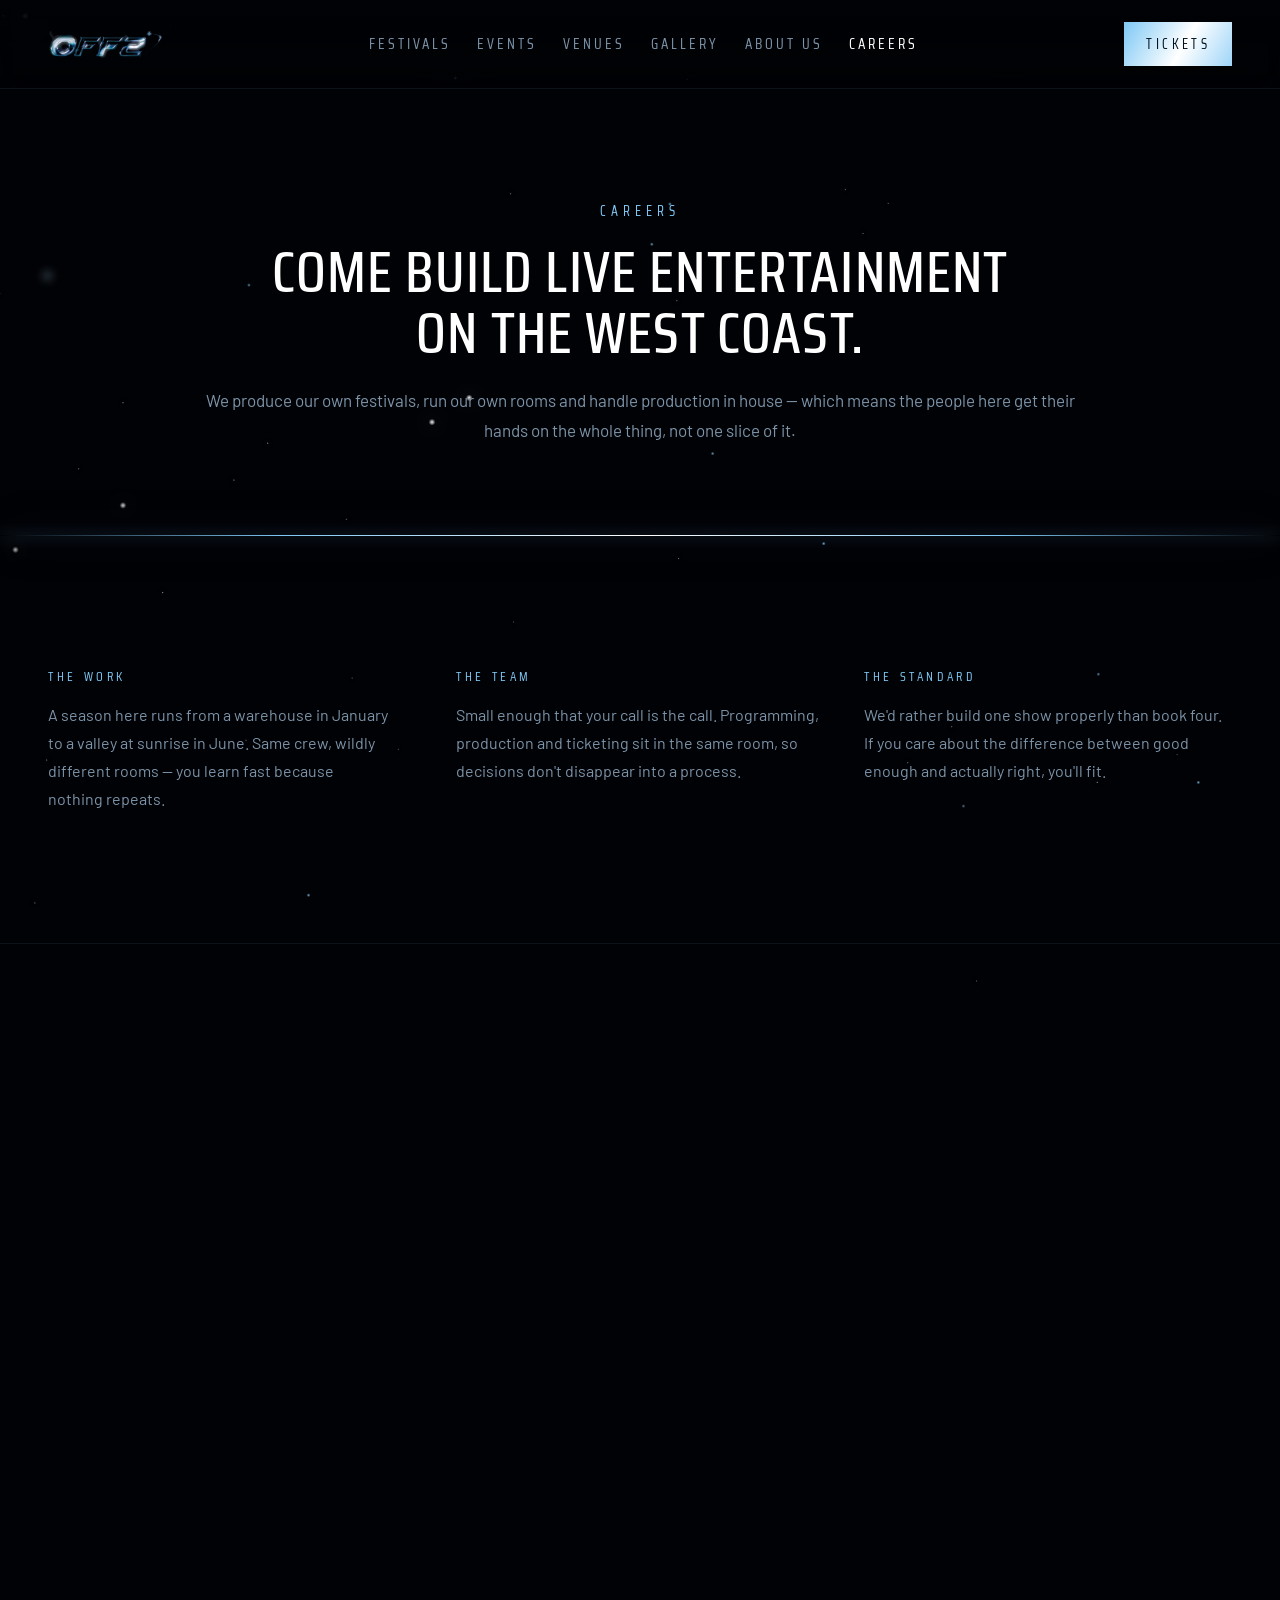
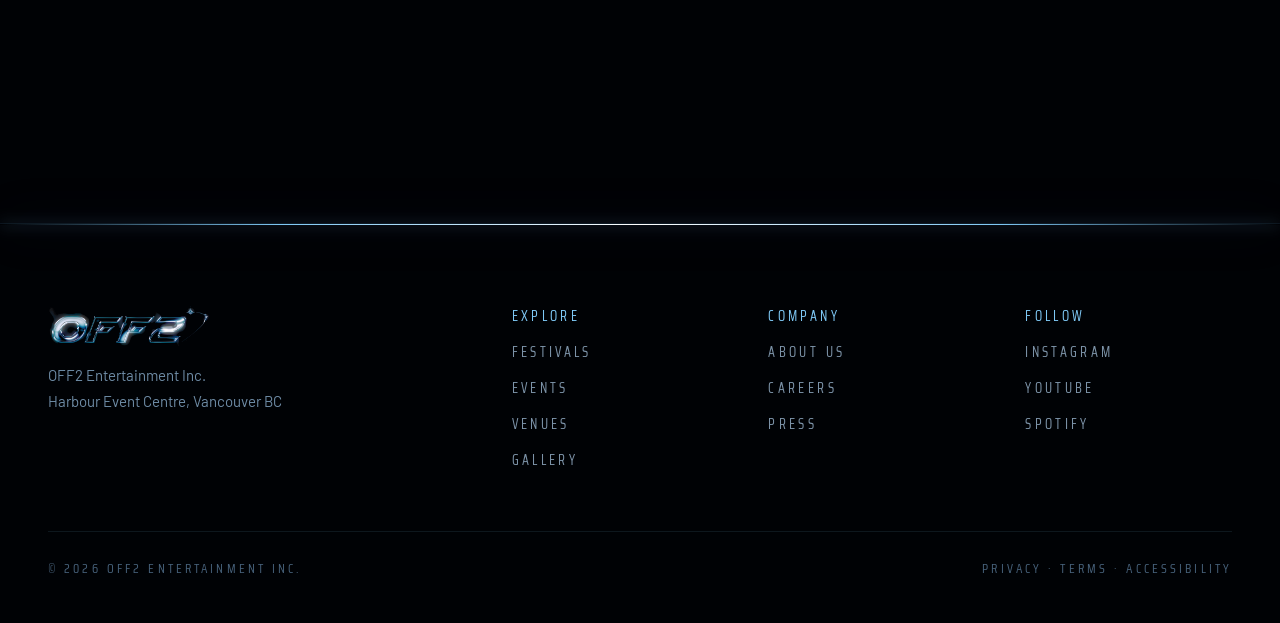
==== commit 43585e75: "Denser, icier, brighter starfield Stars go from 50 per page (100 on the homepage) to 198, across the" ====
--- a/careers.html
+++ b/careers.html
@@ -32,10 +32,10 @@
 
   <!-- ============ SKY / STARFIELD BACKGROUND ============ -->
   <div class="sky" aria-hidden="true">
-    <div class="sky__layer" style="animation: off2Twinkle 7s ease-in-out infinite, off2Float 46s ease-in-out infinite; background-image: radial-gradient(circle 1.1px at 59.71% 29.93%, rgba(201,214,224,0.42) 0%, rgba(201,214,224,0) 100%), radial-gradient(circle 1.1px at 98.71% 67.22%, rgba(201,214,224,0.42) 0%, rgba(201,214,224,0) 100%), radial-gradient(circle 1.1px at 86.99% 91.53%, rgba(201,214,224,0.30) 0%, rgba(201,214,224,0) 100%), radial-gradient(circle 1.1px at 99.74% 20.96%, rgba(201,214,224,0.33) 0%, rgba(201,214,224,0) 100%), radial-gradient(circle 1.1px at 99.28% 5.90%, rgba(201,214,224,0.38) 0%, rgba(201,214,224,0) 100%), radial-gradient(circle 1.1px at 3.03% 7.20%, rgba(201,214,224,0.46) 0%, rgba(201,214,224,0) 100%), radial-gradient(circle 1.1px at 92.40% 80.96%, rgba(201,214,224,0.48) 0%, rgba(201,214,224,0) 100%), radial-gradient(circle 1.1px at 6.37% 61.81%, rgba(201,214,224,0.41) 0%, rgba(201,214,224,0) 100%), radial-gradient(circle 1.1px at 20.39% 89.23%, rgba(201,214,224,0.29) 0%, rgba(201,214,224,0) 100%), radial-gradient(circle 1.1px at 80.27% 14.63%, rgba(201,214,224,0.28) 0%, rgba(201,214,224,0) 100%), radial-gradient(circle 1.1px at 71.65% 73.88%, rgba(201,214,224,0.51) 0%, rgba(201,214,224,0) 100%), radial-gradient(circle 1.1px at 81.76% 83.59%, rgba(201,214,224,0.48) 0%, rgba(201,214,224,0) 100%), radial-gradient(circle 1.1px at 3.62% 33.90%, rgba(201,214,224,0.32) 0%, rgba(201,214,224,0) 100%), radial-gradient(circle 1.1px at 65.89% 38.31%, rgba(201,214,224,0.36) 0%, rgba(201,214,224,0) 100%), radial-gradient(circle 1.1px at 79.02% 31.29%, rgba(201,214,224,0.52) 0%, rgba(201,214,224,0) 100%), radial-gradient(circle 1.1px at 55.81% 20.06%, rgba(201,214,224,0.40) 0%, rgba(201,214,224,0) 100%), radial-gradient(circle 1.1px at 57.41% 41.51%, rgba(201,214,224,0.36) 0%, rgba(201,214,224,0) 100%), radial-gradient(circle 1.1px at 84.03% 60.08%, rgba(201,214,224,0.37) 0%, rgba(201,214,224,0) 100%), radial-gradient(circle 1.1px at 71.74% 58.69%, rgba(201,214,224,0.38) 0%, rgba(201,214,224,0) 100%), radial-gradient(circle 1.1px at 57.37% 23.74%, rgba(201,214,224,0.30) 0%, rgba(201,214,224,0) 100%);"></div>
-    <div class="sky__layer" style="animation: off2Twinkle 5.2s ease-in-out infinite reverse, off2Float 34s ease-in-out infinite; filter: blur(0.3px); background-image: radial-gradient(circle 1.9px at 23.96% 55.71%, rgba(126,200,245,0.70) 0%, rgba(126,200,245,0) 100%), radial-gradient(circle 1.9px at 94.82% 47.69%, rgba(126,200,245,0.42) 0%, rgba(126,200,245,0) 100%), radial-gradient(circle 1.9px at 21.27% 93.23%, rgba(126,200,245,0.46) 0%, rgba(126,200,245,0) 100%), radial-gradient(circle 1.9px at 58.20% 45.36%, rgba(126,200,245,0.75) 0%, rgba(126,200,245,0) 100%), radial-gradient(circle 1.9px at 46.60% 61.99%, rgba(126,200,245,0.71) 0%, rgba(126,200,245,0) 100%), radial-gradient(circle 1.9px at 13.36% 65.36%, rgba(126,200,245,0.74) 0%, rgba(126,200,245,0) 100%), radial-gradient(circle 1.9px at 89.71% 83.62%, rgba(126,200,245,0.61) 0%, rgba(126,200,245,0) 100%), radial-gradient(circle 1.9px at 8.56% 61.67%, rgba(126,200,245,0.41) 0%, rgba(126,200,245,0) 100%), radial-gradient(circle 1.9px at 26.58% 54.62%, rgba(126,200,245,0.69) 0%, rgba(126,200,245,0) 100%), radial-gradient(circle 1.9px at 7.34% 91.37%, rgba(126,200,245,0.50) 0%, rgba(126,200,245,0) 100%), radial-gradient(circle 1.9px at 80.62% 71.18%, rgba(126,200,245,0.40) 0%, rgba(126,200,245,0) 100%), radial-gradient(circle 1.9px at 54.25% 20.75%, rgba(126,200,245,0.77) 0%, rgba(126,200,245,0) 100%), radial-gradient(circle 1.9px at 34.93% 91.31%, rgba(126,200,245,0.58) 0%, rgba(126,200,245,0) 100%), radial-gradient(circle 1.9px at 87.53% 27.37%, rgba(126,200,245,0.49) 0%, rgba(126,200,245,0) 100%), radial-gradient(circle 1.9px at 56.72% 61.24%, rgba(126,200,245,0.48) 0%, rgba(126,200,245,0) 100%);"></div>
-    <div class="sky__layer" style="animation: off2Twinkle 3.6s ease-in-out infinite, off2Float 26s ease-in-out infinite; filter: blur(0.8px) drop-shadow(0 0 8px rgba(126,200,245,0.8)); background-image: radial-gradient(circle 3.4px at 4.69% 0.07%, rgba(255,255,255,0.60) 0%, rgba(255,255,255,0) 100%), radial-gradient(circle 3.4px at 53.22% 25.41%, rgba(255,255,255,0.73) 0%, rgba(255,255,255,0) 100%), radial-gradient(circle 3.4px at 50.80% 54.19%, rgba(255,255,255,0.75) 0%, rgba(255,255,255,0) 100%), radial-gradient(circle 3.4px at 61.04% 97.28%, rgba(255,255,255,0.63) 0%, rgba(255,255,255,0) 100%), radial-gradient(circle 3.4px at 22.29% 28.43%, rgba(255,255,255,0.67) 0%, rgba(255,255,255,0) 100%), radial-gradient(circle 3.4px at 18.45% 23.38%, rgba(255,255,255,0.95) 0%, rgba(255,255,255,0) 100%), radial-gradient(circle 3.4px at 37.05% 74.55%, rgba(255,255,255,0.68) 0%, rgba(255,255,255,0) 100%), radial-gradient(circle 3.4px at 57.32% 20.68%, rgba(255,255,255,0.74) 0%, rgba(255,255,255,0) 100%), radial-gradient(circle 3.4px at 79.92% 48.52%, rgba(255,255,255,0.90) 0%, rgba(255,255,255,0) 100%), radial-gradient(circle 3.4px at 28.97% 82.14%, rgba(255,255,255,0.55) 0%, rgba(255,255,255,0) 100%);"></div>
-    <div class="sky__layer" style="animation: off2Float 20s ease-in-out infinite; filter: blur(4px); background-image: radial-gradient(circle 7px at 77.54% 88.69%, rgba(158,214,250,0.49) 0%, rgba(158,214,250,0) 100%), radial-gradient(circle 7px at 92.61% 27.62%, rgba(158,214,250,0.42) 0%, rgba(158,214,250,0) 100%), radial-gradient(circle 7px at 38.50% 91.91%, rgba(158,214,250,0.49) 0%, rgba(158,214,250,0) 100%), radial-gradient(circle 7px at 62.34% 40.21%, rgba(158,214,250,0.25) 0%, rgba(158,214,250,0) 100%), radial-gradient(circle 7px at 75.15% 32.73%, rgba(158,214,250,0.31) 0%, rgba(158,214,250,0) 100%);"></div>
+    <div class="sky__layer" style="animation: off2Twinkle 7s ease-in-out infinite, off2Float 46s ease-in-out infinite; filter: drop-shadow(0 0 3px rgba(170,220,255,0.55)); background-image: radial-gradient(circle 1.1px at 41.27% 88.25%, rgba(214,238,255,0.50) 0%, rgba(214,238,255,0) 100%), radial-gradient(circle 1.1px at 20.86% 14.48%, rgba(214,238,255,0.40) 0%, rgba(214,238,255,0) 100%), radial-gradient(circle 1.1px at 93.56% 7.31%, rgba(214,238,255,0.42) 0%, rgba(214,238,255,0) 100%), radial-gradient(circle 1.1px at 96.18% 72.75%, rgba(214,238,255,0.62) 0%, rgba(214,238,255,0) 100%), radial-gradient(circle 1.1px at 80.37% 88.21%, rgba(214,238,255,0.52) 0%, rgba(214,238,255,0) 100%), radial-gradient(circle 1.1px at 8.02% 91.00%, rgba(214,238,255,0.43) 0%, rgba(214,238,255,0) 100%), radial-gradient(circle 1.1px at 83.07% 84.84%, rgba(214,238,255,0.61) 0%, rgba(214,238,255,0) 100%), radial-gradient(circle 1.1px at 62.76% 7.15%, rgba(214,238,255,0.48) 0%, rgba(214,238,255,0) 100%), radial-gradient(circle 1.1px at 30.19% 2.44%, rgba(214,238,255,0.45) 0%, rgba(214,238,255,0) 100%), radial-gradient(circle 1.1px at 13.39% 77.56%, rgba(214,238,255,0.53) 0%, rgba(214,238,255,0) 100%), radial-gradient(circle 1.1px at 1.76% 89.65%, rgba(214,238,255,0.48) 0%, rgba(214,238,255,0) 100%), radial-gradient(circle 1.1px at 21.89% 29.40%, rgba(214,238,255,0.45) 0%, rgba(214,238,255,0) 100%), radial-gradient(circle 1.1px at 81.07% 70.36%, rgba(214,238,255,0.57) 0%, rgba(214,238,255,0) 100%), radial-gradient(circle 1.1px at 89.88% 1.93%, rgba(214,238,255,0.50) 0%, rgba(214,238,255,0) 100%), radial-gradient(circle 1.1px at 33.71% 75.43%, rgba(214,238,255,0.45) 0%, rgba(214,238,255,0) 100%), radial-gradient(circle 1.1px at 8.55% 36.60%, rgba(214,238,255,0.54) 0%, rgba(214,238,255,0) 100%), radial-gradient(circle 1.1px at 51.30% 68.23%, rgba(214,238,255,0.38) 0%, rgba(214,238,255,0) 100%), radial-gradient(circle 1.1px at 79.77% 60.26%, rgba(214,238,255,0.59) 0%, rgba(214,238,255,0) 100%), radial-gradient(circle 1.1px at 22.30% 30.49%, rgba(214,238,255,0.42) 0%, rgba(214,238,255,0) 100%), radial-gradient(circle 1.1px at 11.37% 59.57%, rgba(214,238,255,0.47) 0%, rgba(214,238,255,0) 100%), radial-gradient(circle 1.1px at 50.91% 98.68%, rgba(214,238,255,0.31) 0%, rgba(214,238,255,0) 100%), radial-gradient(circle 1.1px at 61.02% 10.20%, rgba(214,238,255,0.51) 0%, rgba(214,238,255,0) 100%), radial-gradient(circle 1.1px at 53.07% 38.56%, rgba(214,238,255,0.34) 0%, rgba(214,238,255,0) 100%), radial-gradient(circle 1.1px at 19.69% 33.53%, rgba(214,238,255,0.53) 0%, rgba(214,238,255,0) 100%), radial-gradient(circle 1.1px at 84.56% 29.66%, rgba(214,238,255,0.54) 0%, rgba(214,238,255,0) 100%), radial-gradient(circle 1.1px at 36.73% 71.42%, rgba(214,238,255,0.51) 0%, rgba(214,238,255,0) 100%), radial-gradient(circle 1.1px at 34.27% 59.24%, rgba(214,238,255,0.31) 0%, rgba(214,238,255,0) 100%), radial-gradient(circle 1.1px at 99.93% 48.03%, rgba(214,238,255,0.49) 0%, rgba(214,238,255,0) 100%), radial-gradient(circle 1.1px at 67.43% 59.65%, rgba(214,238,255,0.47) 0%, rgba(214,238,255,0) 100%), radial-gradient(circle 1.1px at 50.89% 16.18%, rgba(214,238,255,0.50) 0%, rgba(214,238,255,0) 100%), radial-gradient(circle 1.1px at 72.50% 87.69%, rgba(214,238,255,0.41) 0%, rgba(214,238,255,0) 100%), radial-gradient(circle 1.1px at 25.76% 49.79%, rgba(214,238,255,0.57) 0%, rgba(214,238,255,0) 100%), radial-gradient(circle 1.1px at 58.62% 85.51%, rgba(214,238,255,0.55) 0%, rgba(214,238,255,0) 100%), radial-gradient(circle 1.1px at 74.21% 37.80%, rgba(214,238,255,0.53) 0%, rgba(214,238,255,0) 100%), radial-gradient(circle 1.1px at 0.84% 81.57%, rgba(214,238,255,0.32) 0%, rgba(214,238,255,0) 100%), radial-gradient(circle 1.1px at 64.46% 20.76%, rgba(214,238,255,0.46) 0%, rgba(214,238,255,0) 100%), radial-gradient(circle 1.1px at 14.13% 96.22%, rgba(214,238,255,0.45) 0%, rgba(214,238,255,0) 100%), radial-gradient(circle 1.1px at 79.34% 14.75%, rgba(214,238,255,0.53) 0%, rgba(214,238,255,0) 100%), radial-gradient(circle 1.1px at 3.47% 99.44%, rgba(214,238,255,0.39) 0%, rgba(214,238,255,0) 100%), radial-gradient(circle 1.1px at 74.94% 95.10%, rgba(214,238,255,0.41) 0%, rgba(214,238,255,0) 100%), radial-gradient(circle 1.1px at 41.77% 55.31%, rgba(214,238,255,0.34) 0%, rgba(214,238,255,0) 100%), radial-gradient(circle 1.1px at 4.38% 40.67%, rgba(214,238,255,0.54) 0%, rgba(214,238,255,0) 100%), radial-gradient(circle 1.1px at 23.01% 23.82%, rgba(214,238,255,0.51) 0%, rgba(214,238,255,0) 100%), radial-gradient(circle 1.1px at 9.57% 14.61%, rgba(214,238,255,0.48) 0%, rgba(214,238,255,0) 100%), radial-gradient(circle 1.1px at 70.29% 58.54%, rgba(214,238,255,0.44) 0%, rgba(214,238,255,0) 100%), radial-gradient(circle 1.1px at 9.98% 96.82%, rgba(214,238,255,0.62) 0%, rgba(214,238,255,0) 100%), radial-gradient(circle 1.1px at 0.33% 40.92%, rgba(214,238,255,0.56) 0%, rgba(214,238,255,0) 100%), radial-gradient(circle 1.1px at 29.47% 83.85%, rgba(214,238,255,0.53) 0%, rgba(214,238,255,0) 100%), radial-gradient(circle 1.1px at 88.60% 90.47%, rgba(214,238,255,0.44) 0%, rgba(214,238,255,0) 100%), radial-gradient(circle 1.1px at 10.60% 63.98%, rgba(214,238,255,0.40) 0%, rgba(214,238,255,0) 100%), radial-gradient(circle 1.1px at 10.99% 35.56%, rgba(214,238,255,0.36) 0%, rgba(214,238,255,0) 100%), radial-gradient(circle 1.1px at 63.37% 41.96%, rgba(214,238,255,0.40) 0%, rgba(214,238,255,0) 100%), radial-gradient(circle 1.1px at 30.10% 26.50%, rgba(214,238,255,0.48) 0%, rgba(214,238,255,0) 100%), radial-gradient(circle 1.1px at 27.42% 23.84%, rgba(214,238,255,0.54) 0%, rgba(214,238,255,0) 100%), radial-gradient(circle 1.1px at 27.13% 81.36%, rgba(214,238,255,0.58) 0%, rgba(214,238,255,0) 100%), radial-gradient(circle 1.1px at 13.45% 50.58%, rgba(214,238,255,0.42) 0%, rgba(214,238,255,0) 100%), radial-gradient(circle 1.1px at 10.41% 76.46%, rgba(214,238,255,0.47) 0%, rgba(214,238,255,0) 100%), radial-gradient(circle 1.1px at 66.27% 7.22%, rgba(214,238,255,0.41) 0%, rgba(214,238,255,0) 100%), radial-gradient(circle 1.1px at 63.52% 22.96%, rgba(214,238,255,0.51) 0%, rgba(214,238,255,0) 100%), radial-gradient(circle 1.1px at 73.17% 9.23%, rgba(214,238,255,0.41) 0%, rgba(214,238,255,0) 100%), radial-gradient(circle 1.1px at 52.40% 45.39%, rgba(214,238,255,0.45) 0%, rgba(214,238,255,0) 100%), radial-gradient(circle 1.1px at 28.67% 32.52%, rgba(214,238,255,0.51) 0%, rgba(214,238,255,0) 100%), radial-gradient(circle 1.1px at 74.83% 0.65%, rgba(214,238,255,0.62) 0%, rgba(214,238,255,0) 100%), radial-gradient(circle 1.1px at 17.05% 75.40%, rgba(214,238,255,0.61) 0%, rgba(214,238,255,0) 100%), radial-gradient(circle 1.1px at 41.53% 23.86%, rgba(214,238,255,0.39) 0%, rgba(214,238,255,0) 100%), radial-gradient(circle 1.1px at 30.89% 52.14%, rgba(214,238,255,0.38) 0%, rgba(214,238,255,0) 100%), radial-gradient(circle 1.1px at 66.85% 28.64%, rgba(214,238,255,0.38) 0%, rgba(214,238,255,0) 100%), radial-gradient(circle 1.1px at 0.12% 50.81%, rgba(214,238,255,0.48) 0%, rgba(214,238,255,0) 100%), radial-gradient(circle 1.1px at 84.97% 59.40%, rgba(214,238,255,0.33) 0%, rgba(214,238,255,0) 100%), radial-gradient(circle 1.1px at 31.26% 57.04%, rgba(214,238,255,0.32) 0%, rgba(214,238,255,0) 100%), radial-gradient(circle 1.1px at 24.19% 20.07%, rgba(214,238,255,0.35) 0%, rgba(214,238,255,0) 100%), radial-gradient(circle 1.1px at 24.35% 58.96%, rgba(214,238,255,0.41) 0%, rgba(214,238,255,0) 100%), radial-gradient(circle 1.1px at 32.43% 33.05%, rgba(214,238,255,0.40) 0%, rgba(214,238,255,0) 100%), radial-gradient(circle 1.1px at 66.16% 42.39%, rgba(214,238,255,0.36) 0%, rgba(214,238,255,0) 100%), radial-gradient(circle 1.1px at 5.04% 36.26%, rgba(214,238,255,0.52) 0%, rgba(214,238,255,0) 100%), radial-gradient(circle 1.1px at 16.34% 48.54%, rgba(214,238,255,0.51) 0%, rgba(214,238,255,0) 100%), radial-gradient(circle 1.1px at 74.59% 34.70%, rgba(214,238,255,0.44) 0%, rgba(214,238,255,0) 100%), radial-gradient(circle 1.1px at 12.68% 20.53%, rgba(214,238,255,0.40) 0%, rgba(214,238,255,0) 100%), radial-gradient(circle 1.1px at 6.47% 70.61%, rgba(214,238,255,0.49) 0%, rgba(214,238,255,0) 100%), radial-gradient(circle 1.1px at 79.70% 79.14%, rgba(214,238,255,0.60) 0%, rgba(214,238,255,0) 100%), radial-gradient(circle 1.1px at 23.56% 50.93%, rgba(214,238,255,0.48) 0%, rgba(214,238,255,0) 100%), radial-gradient(circle 1.1px at 24.40% 32.31%, rgba(214,238,255,0.44) 0%, rgba(214,238,255,0) 100%), radial-gradient(circle 1.1px at 3.74% 8.11%, rgba(214,238,255,0.45) 0%, rgba(214,238,255,0) 100%), radial-gradient(circle 1.1px at 61.57% 88.79%, rgba(214,238,255,0.47) 0%, rgba(214,238,255,0) 100%), radial-gradient(circle 1.1px at 89.05% 14.29%, rgba(214,238,255,0.46) 0%, rgba(214,238,255,0) 100%), radial-gradient(circle 1.1px at 28.09% 94.26%, rgba(214,238,255,0.37) 0%, rgba(214,238,255,0) 100%), radial-gradient(circle 1.1px at 8.31% 45.17%, rgba(214,238,255,0.41) 0%, rgba(214,238,255,0) 100%), radial-gradient(circle 1.1px at 77.57% 22.43%, rgba(214,238,255,0.49) 0%, rgba(214,238,255,0) 100%), radial-gradient(circle 1.1px at 24.82% 1.64%, rgba(214,238,255,0.43) 0%, rgba(214,238,255,0) 100%), radial-gradient(circle 1.1px at 15.82% 85.69%, rgba(214,238,255,0.37) 0%, rgba(214,238,255,0) 100%), radial-gradient(circle 1.1px at 37.01% 68.76%, rgba(214,238,255,0.44) 0%, rgba(214,238,255,0) 100%), radial-gradient(circle 1.1px at 20.20% 34.62%, rgba(214,238,255,0.48) 0%, rgba(214,238,255,0) 100%), radial-gradient(circle 1.1px at 64.52% 43.32%, rgba(214,238,255,0.43) 0%, rgba(214,238,255,0) 100%), radial-gradient(circle 1.1px at 94.57% 98.88%, rgba(214,238,255,0.56) 0%, rgba(214,238,255,0) 100%), radial-gradient(circle 1.1px at 41.57% 42.09%, rgba(214,238,255,0.40) 0%, rgba(214,238,255,0) 100%), radial-gradient(circle 1.1px at 60.65% 2.01%, rgba(214,238,255,0.48) 0%, rgba(214,238,255,0) 100%), radial-gradient(circle 1.1px at 84.32% 11.40%, rgba(214,238,255,0.30) 0%, rgba(214,238,255,0) 100%), radial-gradient(circle 1.1px at 84.28% 69.00%, rgba(214,238,255,0.54) 0%, rgba(214,238,255,0) 100%), radial-gradient(circle 1.1px at 71.91% 66.39%, rgba(214,238,255,0.38) 0%, rgba(214,238,255,0) 100%), radial-gradient(circle 1.1px at 88.66% 94.53%, rgba(214,238,255,0.55) 0%, rgba(214,238,255,0) 100%), radial-gradient(circle 1.1px at 68.04% 74.47%, rgba(214,238,255,0.56) 0%, rgba(214,238,255,0) 100%), radial-gradient(circle 1.1px at 88.47% 7.12%, rgba(214,238,255,0.37) 0%, rgba(214,238,255,0) 100%), radial-gradient(circle 1.1px at 32.59% 99.19%, rgba(214,238,255,0.52) 0%, rgba(214,238,255,0) 100%), radial-gradient(circle 1.1px at 72.35% 26.00%, rgba(214,238,255,0.42) 0%, rgba(214,238,255,0) 100%), radial-gradient(circle 1.1px at 93.52% 87.68%, rgba(214,238,255,0.49) 0%, rgba(214,238,255,0) 100%), radial-gradient(circle 1.1px at 97.69% 53.43%, rgba(214,238,255,0.33) 0%, rgba(214,238,255,0) 100%), radial-gradient(circle 1.1px at 22.55% 83.33%, rgba(214,238,255,0.32) 0%, rgba(214,238,255,0) 100%), radial-gradient(circle 1.1px at 37.48% 14.35%, rgba(214,238,255,0.58) 0%, rgba(214,238,255,0) 100%), radial-gradient(circle 1.1px at 47.41% 29.08%, rgba(214,238,255,0.45) 0%, rgba(214,238,255,0) 100%), radial-gradient(circle 1.1px at 80.19% 16.04%, rgba(214,238,255,0.40) 0%, rgba(214,238,255,0) 100%), radial-gradient(circle 1.1px at 62.82% 11.99%, rgba(214,238,255,0.45) 0%, rgba(214,238,255,0) 100%), radial-gradient(circle 1.1px at 85.88% 29.54%, rgba(214,238,255,0.40) 0%, rgba(214,238,255,0) 100%), radial-gradient(circle 1.1px at 95.18% 42.05%, rgba(214,238,255,0.45) 0%, rgba(214,238,255,0) 100%), radial-gradient(circle 1.1px at 90.85% 81.95%, rgba(214,238,255,0.31) 0%, rgba(214,238,255,0) 100%), radial-gradient(circle 1.1px at 52.51% 53.35%, rgba(214,238,255,0.43) 0%, rgba(214,238,255,0) 100%), radial-gradient(circle 1.1px at 92.91% 22.91%, rgba(214,238,255,0.61) 0%, rgba(214,238,255,0) 100%), radial-gradient(circle 1.1px at 18.92% 54.40%, rgba(214,238,255,0.58) 0%, rgba(214,238,255,0) 100%), radial-gradient(circle 1.1px at 89.99% 92.93%, rgba(214,238,255,0.53) 0%, rgba(214,238,255,0) 100%);"></div>
+    <div class="sky__layer" style="animation: off2Twinkle 5.2s ease-in-out infinite reverse, off2Float 34s ease-in-out infinite; filter: blur(0.3px) drop-shadow(0 0 7px rgba(126,200,245,0.9)); background-image: radial-gradient(circle 1.9px at 53.45% 1.65%, rgba(140,212,255,0.48) 0%, rgba(140,212,255,0) 100%), radial-gradient(circle 1.9px at 1.13% 94.53%, rgba(140,212,255,0.55) 0%, rgba(140,212,255,0) 100%), radial-gradient(circle 1.9px at 58.52% 94.11%, rgba(140,212,255,0.47) 0%, rgba(140,212,255,0) 100%), radial-gradient(circle 1.9px at 51.95% 42.41%, rgba(140,212,255,0.77) 0%, rgba(140,212,255,0) 100%), radial-gradient(circle 1.9px at 46.08% 31.73%, rgba(140,212,255,0.47) 0%, rgba(140,212,255,0) 100%), radial-gradient(circle 1.9px at 28.42% 63.74%, rgba(140,212,255,0.78) 0%, rgba(140,212,255,0) 100%), radial-gradient(circle 1.9px at 65.75% 28.57%, rgba(140,212,255,0.55) 0%, rgba(140,212,255,0) 100%), radial-gradient(circle 1.9px at 24.23% 23.24%, rgba(140,212,255,0.60) 0%, rgba(140,212,255,0) 100%), radial-gradient(circle 1.9px at 1.70% 41.89%, rgba(140,212,255,0.77) 0%, rgba(140,212,255,0) 100%), radial-gradient(circle 1.9px at 47.51% 20.92%, rgba(140,212,255,0.46) 0%, rgba(140,212,255,0) 100%), radial-gradient(circle 1.9px at 73.55% 20.51%, rgba(140,212,255,0.79) 0%, rgba(140,212,255,0) 100%), radial-gradient(circle 1.9px at 15.46% 69.02%, rgba(140,212,255,0.67) 0%, rgba(140,212,255,0) 100%), radial-gradient(circle 1.9px at 73.62% 8.63%, rgba(140,212,255,0.67) 0%, rgba(140,212,255,0) 100%), radial-gradient(circle 1.9px at 55.20% 4.24%, rgba(140,212,255,0.77) 0%, rgba(140,212,255,0) 100%), radial-gradient(circle 1.9px at 50.77% 43.65%, rgba(140,212,255,0.71) 0%, rgba(140,212,255,0) 100%), radial-gradient(circle 1.9px at 28.18% 96.22%, rgba(140,212,255,0.83) 0%, rgba(140,212,255,0) 100%), radial-gradient(circle 1.9px at 78.58% 67.82%, rgba(140,212,255,0.77) 0%, rgba(140,212,255,0) 100%), radial-gradient(circle 1.9px at 99.97% 78.50%, rgba(140,212,255,0.73) 0%, rgba(140,212,255,0) 100%), radial-gradient(circle 1.9px at 37.05% 68.29%, rgba(140,212,255,0.81) 0%, rgba(140,212,255,0) 100%), radial-gradient(circle 1.9px at 95.76% 58.36%, rgba(140,212,255,0.82) 0%, rgba(140,212,255,0) 100%), radial-gradient(circle 1.9px at 37.98% 38.52%, rgba(140,212,255,0.58) 0%, rgba(140,212,255,0) 100%), radial-gradient(circle 1.9px at 65.99% 93.93%, rgba(140,212,255,0.76) 0%, rgba(140,212,255,0) 100%), radial-gradient(circle 1.9px at 60.91% 80.27%, rgba(140,212,255,0.46) 0%, rgba(140,212,255,0) 100%), radial-gradient(circle 1.9px at 19.05% 34.37%, rgba(140,212,255,0.71) 0%, rgba(140,212,255,0) 100%), radial-gradient(circle 1.9px at 76.36% 93.29%, rgba(140,212,255,0.75) 0%, rgba(140,212,255,0) 100%), radial-gradient(circle 1.9px at 71.23% 17.23%, rgba(140,212,255,0.68) 0%, rgba(140,212,255,0) 100%), radial-gradient(circle 1.9px at 19.46% 36.92%, rgba(140,212,255,0.64) 0%, rgba(140,212,255,0) 100%), radial-gradient(circle 1.9px at 79.84% 56.92%, rgba(140,212,255,0.61) 0%, rgba(140,212,255,0) 100%), radial-gradient(circle 1.9px at 28.67% 68.06%, rgba(140,212,255,0.57) 0%, rgba(140,212,255,0) 100%), radial-gradient(circle 1.9px at 27.07% 81.95%, rgba(140,212,255,0.80) 0%, rgba(140,212,255,0) 100%), radial-gradient(circle 1.9px at 24.54% 44.91%, rgba(140,212,255,0.62) 0%, rgba(140,212,255,0) 100%), radial-gradient(circle 1.9px at 54.73% 50.11%, rgba(140,212,255,0.69) 0%, rgba(140,212,255,0) 100%), radial-gradient(circle 1.9px at 61.65% 27.59%, rgba(140,212,255,0.67) 0%, rgba(140,212,255,0) 100%), radial-gradient(circle 1.9px at 96.19% 64.85%, rgba(140,212,255,0.65) 0%, rgba(140,212,255,0) 100%), radial-gradient(circle 1.9px at 52.69% 8.60%, rgba(140,212,255,0.73) 0%, rgba(140,212,255,0) 100%), radial-gradient(circle 1.9px at 3.28% 36.70%, rgba(140,212,255,0.82) 0%, rgba(140,212,255,0) 100%), radial-gradient(circle 1.9px at 86.35% 60.26%, rgba(140,212,255,0.77) 0%, rgba(140,212,255,0) 100%), radial-gradient(circle 1.9px at 9.85% 24.45%, rgba(140,212,255,0.67) 0%, rgba(140,212,255,0) 100%), radial-gradient(circle 1.9px at 40.63% 30.74%, rgba(140,212,255,0.72) 0%, rgba(140,212,255,0) 100%), radial-gradient(circle 1.9px at 61.96% 52.89%, rgba(140,212,255,0.81) 0%, rgba(140,212,255,0) 100%), radial-gradient(circle 1.9px at 71.06% 60.99%, rgba(140,212,255,0.55) 0%, rgba(140,212,255,0) 100%), radial-gradient(circle 1.9px at 67.81% 14.37%, rgba(140,212,255,0.64) 0%, rgba(140,212,255,0) 100%), radial-gradient(circle 1.9px at 92.09% 73.35%, rgba(140,212,255,0.46) 0%, rgba(140,212,255,0) 100%), radial-gradient(circle 1.9px at 44.17% 21.49%, rgba(140,212,255,0.80) 0%, rgba(140,212,255,0) 100%);"></div>
+    <div class="sky__layer" style="animation: off2Twinkle 3.6s ease-in-out infinite, off2Float 26s ease-in-out infinite; filter: blur(0.6px) drop-shadow(0 0 12px rgba(255,255,255,0.95)) drop-shadow(0 0 30px rgba(126,200,245,0.8)); background-image: radial-gradient(circle 3.4px at 96.65% 93.81%, rgba(255,255,255,0.79) 0%, rgba(255,255,255,0) 100%), radial-gradient(circle 3.4px at 55.45% 98.58%, rgba(255,255,255,0.80) 0%, rgba(255,255,255,0) 100%), radial-gradient(circle 3.4px at 64.50% 75.96%, rgba(255,255,255,0.72) 0%, rgba(255,255,255,0) 100%), radial-gradient(circle 3.4px at 3.70% 50.57%, rgba(255,255,255,0.69) 0%, rgba(255,255,255,0) 100%), radial-gradient(circle 3.4px at 89.04% 8.51%, rgba(255,255,255,0.63) 0%, rgba(255,255,255,0) 100%), radial-gradient(circle 3.4px at 60.25% 80.46%, rgba(255,255,255,0.84) 0%, rgba(255,255,255,0) 100%), radial-gradient(circle 3.4px at 9.34% 53.08%, rgba(255,255,255,0.69) 0%, rgba(255,255,255,0) 100%), radial-gradient(circle 3.4px at 82.57% 0.80%, rgba(255,255,255,0.96) 0%, rgba(255,255,255,0) 100%), radial-gradient(circle 3.4px at 16.34% 51.71%, rgba(255,255,255,0.82) 0%, rgba(255,255,255,0) 100%), radial-gradient(circle 3.4px at 38.88% 48.39%, rgba(255,255,255,0.98) 0%, rgba(255,255,255,0) 100%), radial-gradient(circle 3.4px at 72.16% 16.18%, rgba(255,255,255,0.75) 0%, rgba(255,255,255,0) 100%), radial-gradient(circle 3.4px at 5.66% 57.75%, rgba(255,255,255,0.80) 0%, rgba(255,255,255,0) 100%), radial-gradient(circle 3.4px at 99.93% 80.39%, rgba(255,255,255,0.78) 0%, rgba(255,255,255,0) 100%), radial-gradient(circle 3.4px at 55.60% 68.07%, rgba(255,255,255,0.87) 0%, rgba(255,255,255,0) 100%), radial-gradient(circle 3.4px at 6.35% 20.41%, rgba(255,255,255,0.66) 0%, rgba(255,255,255,0) 100%), radial-gradient(circle 3.4px at 64.83% 34.91%, rgba(255,255,255,0.96) 0%, rgba(255,255,255,0) 100%), radial-gradient(circle 3.4px at 47.95% 18.39%, rgba(255,255,255,0.77) 0%, rgba(255,255,255,0) 100%), radial-gradient(circle 3.4px at 95.18% 39.80%, rgba(255,255,255,0.88) 0%, rgba(255,255,255,0) 100%), radial-gradient(circle 3.4px at 36.46% 49.14%, rgba(255,255,255,0.96) 0%, rgba(255,255,255,0) 100%), radial-gradient(circle 3.4px at 96.36% 31.96%, rgba(255,255,255,0.71) 0%, rgba(255,255,255,0) 100%), radial-gradient(circle 3.4px at 91.79% 5.71%, rgba(255,255,255,0.63) 0%, rgba(255,255,255,0) 100%), radial-gradient(circle 3.4px at 90.52% 86.96%, rgba(255,255,255,0.97) 0%, rgba(255,255,255,0) 100%), radial-gradient(circle 3.4px at 9.98% 36.61%, rgba(255,255,255,0.95) 0%, rgba(255,255,255,0) 100%), radial-gradient(circle 3.4px at 19.76% 32.91%, rgba(255,255,255,0.80) 0%, rgba(255,255,255,0) 100%), radial-gradient(circle 3.4px at 65.00% 29.74%, rgba(255,255,255,0.79) 0%, rgba(255,255,255,0) 100%), radial-gradient(circle 3.4px at 90.88% 19.28%, rgba(255,255,255,0.68) 0%, rgba(255,255,255,0) 100%);"></div>
+    <div class="sky__layer" style="animation: off2Float 20s ease-in-out infinite; filter: blur(4px); background-image: radial-gradient(circle 7px at 80.01% 23.67%, rgba(176,224,255,0.53) 0%, rgba(176,224,255,0) 100%), radial-gradient(circle 7px at 11.42% 44.62%, rgba(176,224,255,0.41) 0%, rgba(176,224,255,0) 100%), radial-gradient(circle 7px at 64.70% 7.95%, rgba(176,224,255,0.45) 0%, rgba(176,224,255,0) 100%), radial-gradient(circle 7px at 21.99% 12.63%, rgba(176,224,255,0.38) 0%, rgba(176,224,255,0) 100%), radial-gradient(circle 7px at 33.06% 17.88%, rgba(176,224,255,0.33) 0%, rgba(176,224,255,0) 100%), radial-gradient(circle 7px at 49.57% 35.48%, rgba(176,224,255,0.29) 0%, rgba(176,224,255,0) 100%), radial-gradient(circle 7px at 35.67% 8.20%, rgba(176,224,255,0.44) 0%, rgba(176,224,255,0) 100%), radial-gradient(circle 7px at 76.60% 98.54%, rgba(176,224,255,0.37) 0%, rgba(176,224,255,0) 100%), radial-gradient(circle 7px at 71.10% 76.66%, rgba(176,224,255,0.40) 0%, rgba(176,224,255,0) 100%), radial-gradient(circle 7px at 61.24% 21.81%, rgba(176,224,255,0.52) 0%, rgba(176,224,255,0) 100%);"></div>
   </div>
 
   <!-- ============ PAGE HEADER ============ -->
--- a/css/style.css
+++ b/css/style.css
@@ -65,12 +65,29 @@
   * { animation-duration: .001ms !important; animation-iteration-count: 1 !important; }
 }
 
+/* Scroll reveal. Elements rise, sharpen and settle; main.js staggers
+   siblings so a row of cards arrives one after another rather than as a
+   single block. --reveal-delay is set per element by main.js. */
 [data-reveal] {
   opacity: 0;
-  transform: translateY(28px);
-  transition: opacity 1s cubic-bezier(.2, 0, .2, 1), transform 1s cubic-bezier(.2, 0, .2, 1);
-}
-[data-reveal].is-visible { opacity: 1; transform: none; }
+  transform: translate3d(0, 32px, 0) scale(.99);
+  filter: blur(5px);
+  transition:
+    opacity .85s cubic-bezier(.22, .61, .36, 1),
+    transform .85s cubic-bezier(.22, .61, .36, 1),
+    filter .85s cubic-bezier(.22, .61, .36, 1);
+  transition-delay: var(--reveal-delay, 0s);
+}
+[data-reveal].is-visible { opacity: 1; transform: none; filter: none; }
+
+/* Motion is decoration here — with reduced motion everything is simply
+   present, with no transition to interrupt. */
+@media (prefers-reduced-motion: reduce) {
+  [data-reveal],
+  [data-reveal].is-visible {
+    opacity: 1; transform: none; filter: none; transition: none;
+  }
+}
 
 /* ---------- Nav ---------- */
 .nav {
@@ -127,6 +144,15 @@
 .sky {
   position: fixed; inset: -10%; z-index: 0; pointer-events: none; overflow: hidden;
 }
+/* The copy main.js clones into .page-flow. Sticky rather than fixed so it
+   stays inside the flow and never paints over the hero at the top of the
+   page; z-index -1 puts it above .page-flow's opaque background but behind
+   every section, which are all position: relative. The negative margin keeps
+   it out of the layout. */
+.sky--flow {
+  position: sticky; top: -10vh; left: 0; right: 0; bottom: auto;
+  height: 120vh; margin-bottom: -120vh; z-index: -1;
+}
 .sky__layer {
   position: absolute; left: 0; right: 0; top: -100%; height: 300%;
   animation: off2Twinkle 7s ease-in-out infinite, off2Float 46s ease-in-out infinite;
@@ -169,6 +195,13 @@
    contained image — up to ~45px of dead space at 16:10 — which detached the
    beam divider below from the bottom of the artwork. Matching the ratio means
    the image fills the box edge to edge and the beam sits flush against it. */
+/* ---------- Pinned hero (homepage) ----------
+   .hero-stack sticks to the top of the viewport and .page-flow, which is
+   opaque, scrolls up over it. The stack keeps the lower z-index so it is
+   covered rather than overlapping. */
+.hero-stack { position: sticky; top: 0; z-index: 1; }
+.page-flow { position: relative; z-index: 2; background: var(--bg); }
+
 .hero {
   position: relative; z-index: 2; aspect-ratio: 16 / 9; overflow: hidden; background: transparent;
 }
@@ -300,6 +333,13 @@
 .gallery-grid .g1 { grid-row: 1 / span 2; }
 .gallery-grid .g4 { grid-column: 2 / span 2; }
 .gallery-grid > div { position: relative; overflow: hidden; border: 1px solid var(--border-soft); }
+/* The teaser tiles are fixed-height panels of varying ratio, so photos fill
+   and crop rather than letterboxing the way .img-slot img does. */
+.gallery-grid img {
+  position: absolute; inset: 0; width: 100%; height: 100%; object-fit: cover;
+  transition: transform .7s cubic-bezier(.2, 0, .2, 1);
+}
+.gallery-grid > div:hover img { transform: scale(1.04); }
 @media (max-width: 860px) {
   .gallery-grid { grid-template-columns: 1fr 1fr; grid-template-rows: repeat(3, 220px); }
   .gallery-grid .g1 { grid-row: auto; grid-column: 1 / span 2; }
@@ -321,9 +361,6 @@
   letter-spacing: .02em; text-transform: uppercase; color: var(--white);
 }
 .about p { margin: 0 0 34px; max-width: 500px; font-size: 17px; line-height: 1.75; color: var(--text-dim); text-wrap: pretty; }
-.stat-grid { display: grid; grid-template-columns: repeat(3, 1fr); gap: 26px; max-width: 520px; }
-.stat-num { font-family: var(--font-display); font-weight: 700; font-size: 44px; line-height: 1; color: var(--white); }
-.stat-label { font-family: var(--font-display); font-size: 13px; letter-spacing: .24em; text-transform: uppercase; color: var(--text-dimmer); margin-top: 8px; }
 .about-media {
   position: relative; aspect-ratio: 4 / 5; border: 1px solid var(--border-strong); overflow: hidden;
 }
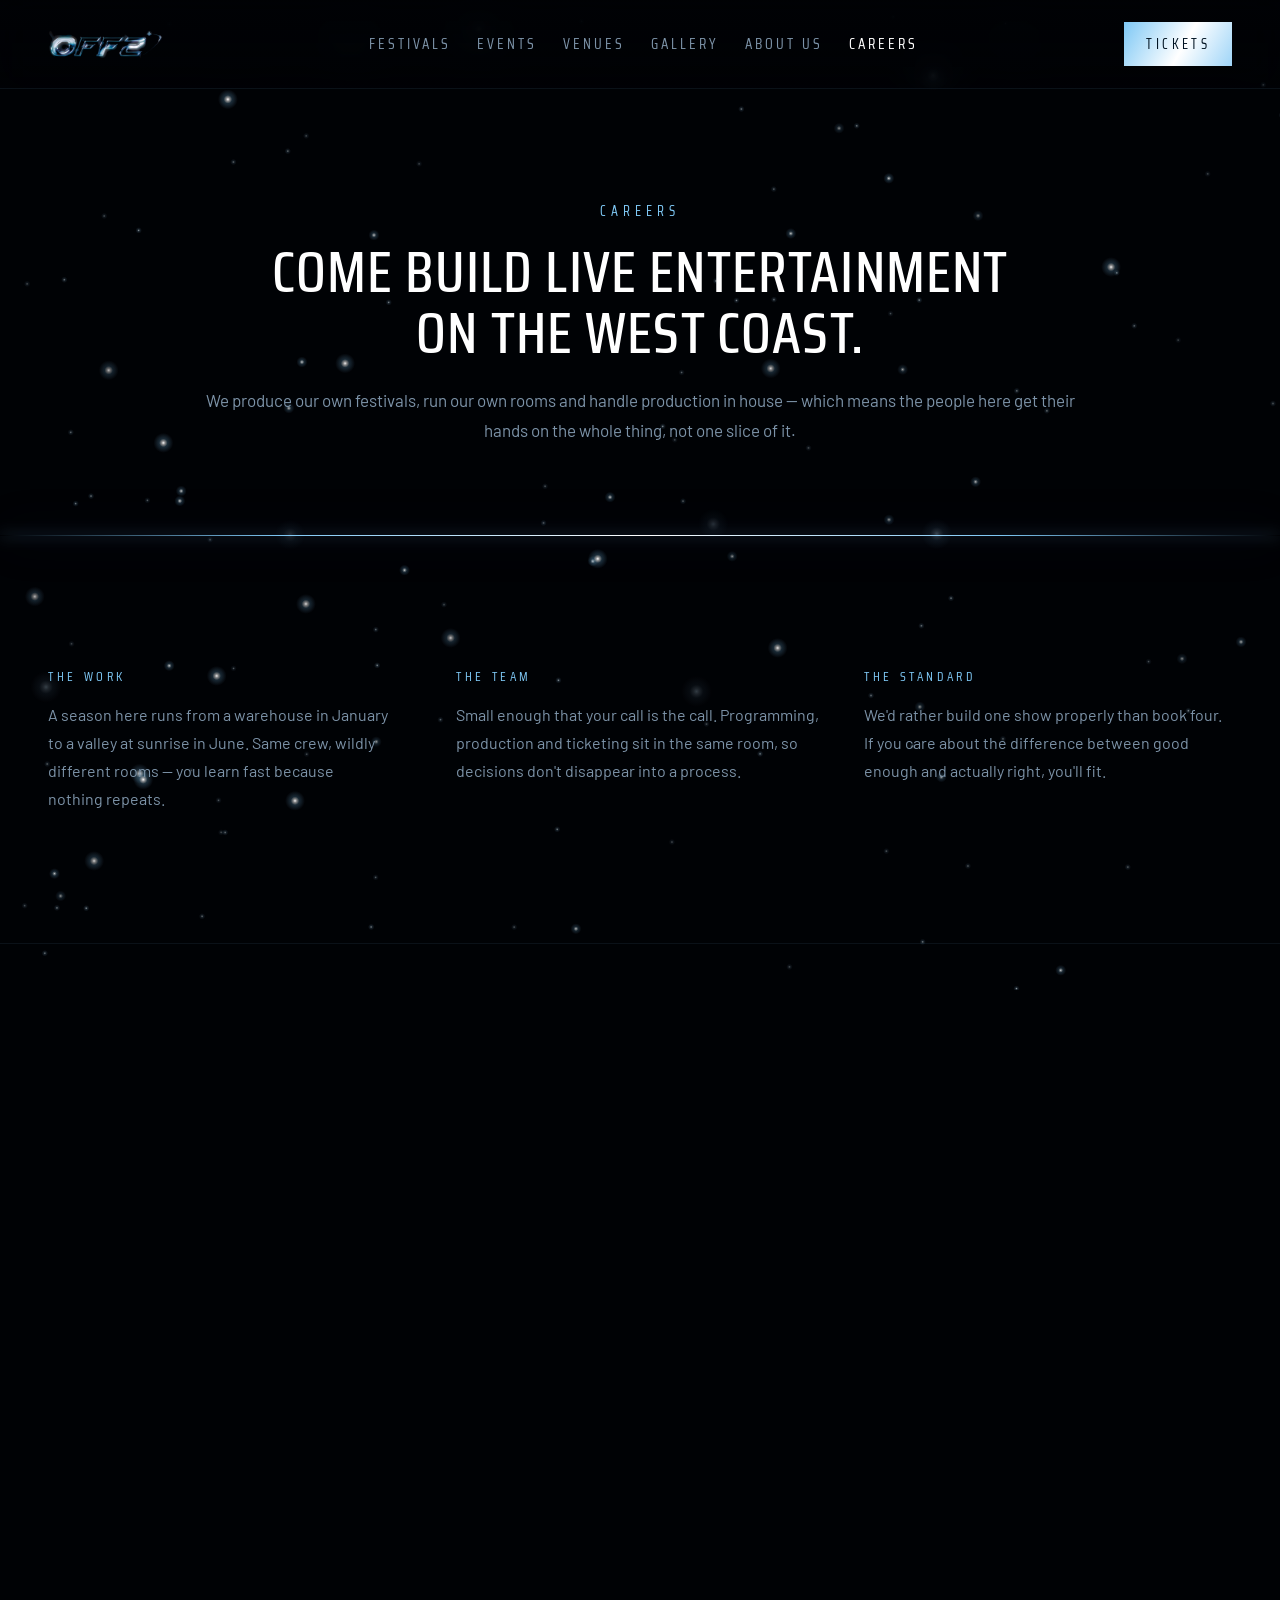
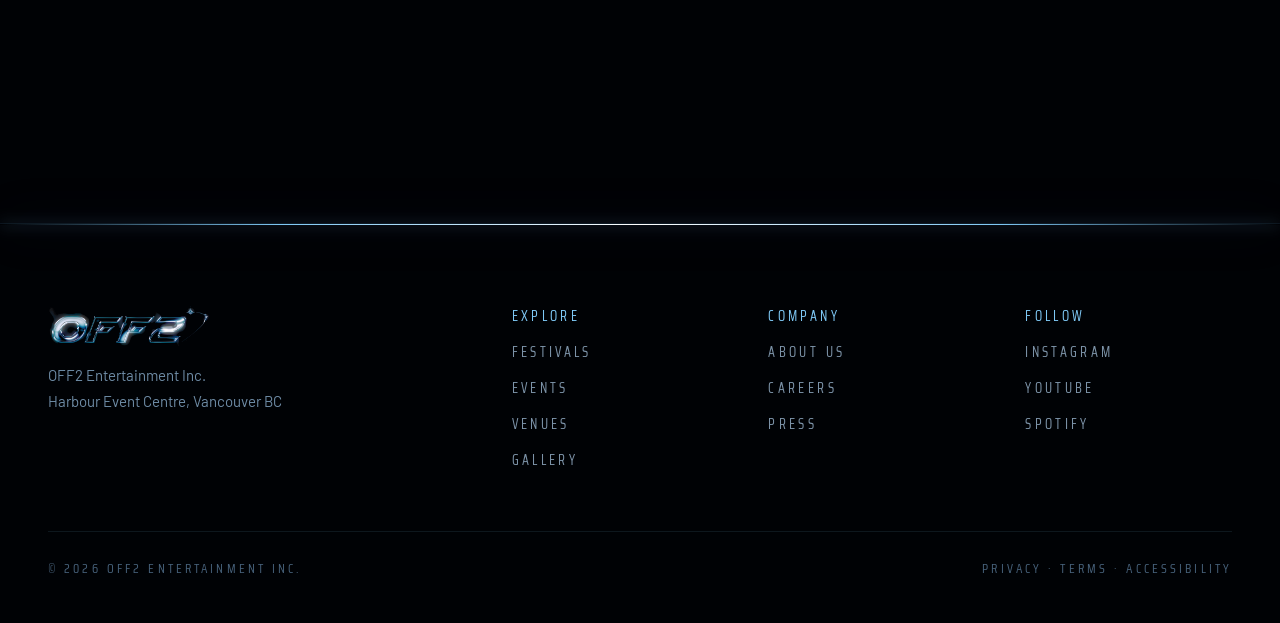
==== commit c80ac0aa: "Fix homepage performance: drop starfield filters, right-size images Two separate causes.  Rendering " ====
--- a/careers.html
+++ b/careers.html
@@ -32,10 +32,10 @@
 
   <!-- ============ SKY / STARFIELD BACKGROUND ============ -->
   <div class="sky" aria-hidden="true">
-    <div class="sky__layer" style="animation: off2Twinkle 7s ease-in-out infinite, off2Float 46s ease-in-out infinite; filter: drop-shadow(0 0 3px rgba(170,220,255,0.55)); background-image: radial-gradient(circle 1.1px at 41.27% 88.25%, rgba(214,238,255,0.50) 0%, rgba(214,238,255,0) 100%), radial-gradient(circle 1.1px at 20.86% 14.48%, rgba(214,238,255,0.40) 0%, rgba(214,238,255,0) 100%), radial-gradient(circle 1.1px at 93.56% 7.31%, rgba(214,238,255,0.42) 0%, rgba(214,238,255,0) 100%), radial-gradient(circle 1.1px at 96.18% 72.75%, rgba(214,238,255,0.62) 0%, rgba(214,238,255,0) 100%), radial-gradient(circle 1.1px at 80.37% 88.21%, rgba(214,238,255,0.52) 0%, rgba(214,238,255,0) 100%), radial-gradient(circle 1.1px at 8.02% 91.00%, rgba(214,238,255,0.43) 0%, rgba(214,238,255,0) 100%), radial-gradient(circle 1.1px at 83.07% 84.84%, rgba(214,238,255,0.61) 0%, rgba(214,238,255,0) 100%), radial-gradient(circle 1.1px at 62.76% 7.15%, rgba(214,238,255,0.48) 0%, rgba(214,238,255,0) 100%), radial-gradient(circle 1.1px at 30.19% 2.44%, rgba(214,238,255,0.45) 0%, rgba(214,238,255,0) 100%), radial-gradient(circle 1.1px at 13.39% 77.56%, rgba(214,238,255,0.53) 0%, rgba(214,238,255,0) 100%), radial-gradient(circle 1.1px at 1.76% 89.65%, rgba(214,238,255,0.48) 0%, rgba(214,238,255,0) 100%), radial-gradient(circle 1.1px at 21.89% 29.40%, rgba(214,238,255,0.45) 0%, rgba(214,238,255,0) 100%), radial-gradient(circle 1.1px at 81.07% 70.36%, rgba(214,238,255,0.57) 0%, rgba(214,238,255,0) 100%), radial-gradient(circle 1.1px at 89.88% 1.93%, rgba(214,238,255,0.50) 0%, rgba(214,238,255,0) 100%), radial-gradient(circle 1.1px at 33.71% 75.43%, rgba(214,238,255,0.45) 0%, rgba(214,238,255,0) 100%), radial-gradient(circle 1.1px at 8.55% 36.60%, rgba(214,238,255,0.54) 0%, rgba(214,238,255,0) 100%), radial-gradient(circle 1.1px at 51.30% 68.23%, rgba(214,238,255,0.38) 0%, rgba(214,238,255,0) 100%), radial-gradient(circle 1.1px at 79.77% 60.26%, rgba(214,238,255,0.59) 0%, rgba(214,238,255,0) 100%), radial-gradient(circle 1.1px at 22.30% 30.49%, rgba(214,238,255,0.42) 0%, rgba(214,238,255,0) 100%), radial-gradient(circle 1.1px at 11.37% 59.57%, rgba(214,238,255,0.47) 0%, rgba(214,238,255,0) 100%), radial-gradient(circle 1.1px at 50.91% 98.68%, rgba(214,238,255,0.31) 0%, rgba(214,238,255,0) 100%), radial-gradient(circle 1.1px at 61.02% 10.20%, rgba(214,238,255,0.51) 0%, rgba(214,238,255,0) 100%), radial-gradient(circle 1.1px at 53.07% 38.56%, rgba(214,238,255,0.34) 0%, rgba(214,238,255,0) 100%), radial-gradient(circle 1.1px at 19.69% 33.53%, rgba(214,238,255,0.53) 0%, rgba(214,238,255,0) 100%), radial-gradient(circle 1.1px at 84.56% 29.66%, rgba(214,238,255,0.54) 0%, rgba(214,238,255,0) 100%), radial-gradient(circle 1.1px at 36.73% 71.42%, rgba(214,238,255,0.51) 0%, rgba(214,238,255,0) 100%), radial-gradient(circle 1.1px at 34.27% 59.24%, rgba(214,238,255,0.31) 0%, rgba(214,238,255,0) 100%), radial-gradient(circle 1.1px at 99.93% 48.03%, rgba(214,238,255,0.49) 0%, rgba(214,238,255,0) 100%), radial-gradient(circle 1.1px at 67.43% 59.65%, rgba(214,238,255,0.47) 0%, rgba(214,238,255,0) 100%), radial-gradient(circle 1.1px at 50.89% 16.18%, rgba(214,238,255,0.50) 0%, rgba(214,238,255,0) 100%), radial-gradient(circle 1.1px at 72.50% 87.69%, rgba(214,238,255,0.41) 0%, rgba(214,238,255,0) 100%), radial-gradient(circle 1.1px at 25.76% 49.79%, rgba(214,238,255,0.57) 0%, rgba(214,238,255,0) 100%), radial-gradient(circle 1.1px at 58.62% 85.51%, rgba(214,238,255,0.55) 0%, rgba(214,238,255,0) 100%), radial-gradient(circle 1.1px at 74.21% 37.80%, rgba(214,238,255,0.53) 0%, rgba(214,238,255,0) 100%), radial-gradient(circle 1.1px at 0.84% 81.57%, rgba(214,238,255,0.32) 0%, rgba(214,238,255,0) 100%), radial-gradient(circle 1.1px at 64.46% 20.76%, rgba(214,238,255,0.46) 0%, rgba(214,238,255,0) 100%), radial-gradient(circle 1.1px at 14.13% 96.22%, rgba(214,238,255,0.45) 0%, rgba(214,238,255,0) 100%), radial-gradient(circle 1.1px at 79.34% 14.75%, rgba(214,238,255,0.53) 0%, rgba(214,238,255,0) 100%), radial-gradient(circle 1.1px at 3.47% 99.44%, rgba(214,238,255,0.39) 0%, rgba(214,238,255,0) 100%), radial-gradient(circle 1.1px at 74.94% 95.10%, rgba(214,238,255,0.41) 0%, rgba(214,238,255,0) 100%), radial-gradient(circle 1.1px at 41.77% 55.31%, rgba(214,238,255,0.34) 0%, rgba(214,238,255,0) 100%), radial-gradient(circle 1.1px at 4.38% 40.67%, rgba(214,238,255,0.54) 0%, rgba(214,238,255,0) 100%), radial-gradient(circle 1.1px at 23.01% 23.82%, rgba(214,238,255,0.51) 0%, rgba(214,238,255,0) 100%), radial-gradient(circle 1.1px at 9.57% 14.61%, rgba(214,238,255,0.48) 0%, rgba(214,238,255,0) 100%), radial-gradient(circle 1.1px at 70.29% 58.54%, rgba(214,238,255,0.44) 0%, rgba(214,238,255,0) 100%), radial-gradient(circle 1.1px at 9.98% 96.82%, rgba(214,238,255,0.62) 0%, rgba(214,238,255,0) 100%), radial-gradient(circle 1.1px at 0.33% 40.92%, rgba(214,238,255,0.56) 0%, rgba(214,238,255,0) 100%), radial-gradient(circle 1.1px at 29.47% 83.85%, rgba(214,238,255,0.53) 0%, rgba(214,238,255,0) 100%), radial-gradient(circle 1.1px at 88.60% 90.47%, rgba(214,238,255,0.44) 0%, rgba(214,238,255,0) 100%), radial-gradient(circle 1.1px at 10.60% 63.98%, rgba(214,238,255,0.40) 0%, rgba(214,238,255,0) 100%), radial-gradient(circle 1.1px at 10.99% 35.56%, rgba(214,238,255,0.36) 0%, rgba(214,238,255,0) 100%), radial-gradient(circle 1.1px at 63.37% 41.96%, rgba(214,238,255,0.40) 0%, rgba(214,238,255,0) 100%), radial-gradient(circle 1.1px at 30.10% 26.50%, rgba(214,238,255,0.48) 0%, rgba(214,238,255,0) 100%), radial-gradient(circle 1.1px at 27.42% 23.84%, rgba(214,238,255,0.54) 0%, rgba(214,238,255,0) 100%), radial-gradient(circle 1.1px at 27.13% 81.36%, rgba(214,238,255,0.58) 0%, rgba(214,238,255,0) 100%), radial-gradient(circle 1.1px at 13.45% 50.58%, rgba(214,238,255,0.42) 0%, rgba(214,238,255,0) 100%), radial-gradient(circle 1.1px at 10.41% 76.46%, rgba(214,238,255,0.47) 0%, rgba(214,238,255,0) 100%), radial-gradient(circle 1.1px at 66.27% 7.22%, rgba(214,238,255,0.41) 0%, rgba(214,238,255,0) 100%), radial-gradient(circle 1.1px at 63.52% 22.96%, rgba(214,238,255,0.51) 0%, rgba(214,238,255,0) 100%), radial-gradient(circle 1.1px at 73.17% 9.23%, rgba(214,238,255,0.41) 0%, rgba(214,238,255,0) 100%), radial-gradient(circle 1.1px at 52.40% 45.39%, rgba(214,238,255,0.45) 0%, rgba(214,238,255,0) 100%), radial-gradient(circle 1.1px at 28.67% 32.52%, rgba(214,238,255,0.51) 0%, rgba(214,238,255,0) 100%), radial-gradient(circle 1.1px at 74.83% 0.65%, rgba(214,238,255,0.62) 0%, rgba(214,238,255,0) 100%), radial-gradient(circle 1.1px at 17.05% 75.40%, rgba(214,238,255,0.61) 0%, rgba(214,238,255,0) 100%), radial-gradient(circle 1.1px at 41.53% 23.86%, rgba(214,238,255,0.39) 0%, rgba(214,238,255,0) 100%), radial-gradient(circle 1.1px at 30.89% 52.14%, rgba(214,238,255,0.38) 0%, rgba(214,238,255,0) 100%), radial-gradient(circle 1.1px at 66.85% 28.64%, rgba(214,238,255,0.38) 0%, rgba(214,238,255,0) 100%), radial-gradient(circle 1.1px at 0.12% 50.81%, rgba(214,238,255,0.48) 0%, rgba(214,238,255,0) 100%), radial-gradient(circle 1.1px at 84.97% 59.40%, rgba(214,238,255,0.33) 0%, rgba(214,238,255,0) 100%), radial-gradient(circle 1.1px at 31.26% 57.04%, rgba(214,238,255,0.32) 0%, rgba(214,238,255,0) 100%), radial-gradient(circle 1.1px at 24.19% 20.07%, rgba(214,238,255,0.35) 0%, rgba(214,238,255,0) 100%), radial-gradient(circle 1.1px at 24.35% 58.96%, rgba(214,238,255,0.41) 0%, rgba(214,238,255,0) 100%), radial-gradient(circle 1.1px at 32.43% 33.05%, rgba(214,238,255,0.40) 0%, rgba(214,238,255,0) 100%), radial-gradient(circle 1.1px at 66.16% 42.39%, rgba(214,238,255,0.36) 0%, rgba(214,238,255,0) 100%), radial-gradient(circle 1.1px at 5.04% 36.26%, rgba(214,238,255,0.52) 0%, rgba(214,238,255,0) 100%), radial-gradient(circle 1.1px at 16.34% 48.54%, rgba(214,238,255,0.51) 0%, rgba(214,238,255,0) 100%), radial-gradient(circle 1.1px at 74.59% 34.70%, rgba(214,238,255,0.44) 0%, rgba(214,238,255,0) 100%), radial-gradient(circle 1.1px at 12.68% 20.53%, rgba(214,238,255,0.40) 0%, rgba(214,238,255,0) 100%), radial-gradient(circle 1.1px at 6.47% 70.61%, rgba(214,238,255,0.49) 0%, rgba(214,238,255,0) 100%), radial-gradient(circle 1.1px at 79.70% 79.14%, rgba(214,238,255,0.60) 0%, rgba(214,238,255,0) 100%), radial-gradient(circle 1.1px at 23.56% 50.93%, rgba(214,238,255,0.48) 0%, rgba(214,238,255,0) 100%), radial-gradient(circle 1.1px at 24.40% 32.31%, rgba(214,238,255,0.44) 0%, rgba(214,238,255,0) 100%), radial-gradient(circle 1.1px at 3.74% 8.11%, rgba(214,238,255,0.45) 0%, rgba(214,238,255,0) 100%), radial-gradient(circle 1.1px at 61.57% 88.79%, rgba(214,238,255,0.47) 0%, rgba(214,238,255,0) 100%), radial-gradient(circle 1.1px at 89.05% 14.29%, rgba(214,238,255,0.46) 0%, rgba(214,238,255,0) 100%), radial-gradient(circle 1.1px at 28.09% 94.26%, rgba(214,238,255,0.37) 0%, rgba(214,238,255,0) 100%), radial-gradient(circle 1.1px at 8.31% 45.17%, rgba(214,238,255,0.41) 0%, rgba(214,238,255,0) 100%), radial-gradient(circle 1.1px at 77.57% 22.43%, rgba(214,238,255,0.49) 0%, rgba(214,238,255,0) 100%), radial-gradient(circle 1.1px at 24.82% 1.64%, rgba(214,238,255,0.43) 0%, rgba(214,238,255,0) 100%), radial-gradient(circle 1.1px at 15.82% 85.69%, rgba(214,238,255,0.37) 0%, rgba(214,238,255,0) 100%), radial-gradient(circle 1.1px at 37.01% 68.76%, rgba(214,238,255,0.44) 0%, rgba(214,238,255,0) 100%), radial-gradient(circle 1.1px at 20.20% 34.62%, rgba(214,238,255,0.48) 0%, rgba(214,238,255,0) 100%), radial-gradient(circle 1.1px at 64.52% 43.32%, rgba(214,238,255,0.43) 0%, rgba(214,238,255,0) 100%), radial-gradient(circle 1.1px at 94.57% 98.88%, rgba(214,238,255,0.56) 0%, rgba(214,238,255,0) 100%), radial-gradient(circle 1.1px at 41.57% 42.09%, rgba(214,238,255,0.40) 0%, rgba(214,238,255,0) 100%), radial-gradient(circle 1.1px at 60.65% 2.01%, rgba(214,238,255,0.48) 0%, rgba(214,238,255,0) 100%), radial-gradient(circle 1.1px at 84.32% 11.40%, rgba(214,238,255,0.30) 0%, rgba(214,238,255,0) 100%), radial-gradient(circle 1.1px at 84.28% 69.00%, rgba(214,238,255,0.54) 0%, rgba(214,238,255,0) 100%), radial-gradient(circle 1.1px at 71.91% 66.39%, rgba(214,238,255,0.38) 0%, rgba(214,238,255,0) 100%), radial-gradient(circle 1.1px at 88.66% 94.53%, rgba(214,238,255,0.55) 0%, rgba(214,238,255,0) 100%), radial-gradient(circle 1.1px at 68.04% 74.47%, rgba(214,238,255,0.56) 0%, rgba(214,238,255,0) 100%), radial-gradient(circle 1.1px at 88.47% 7.12%, rgba(214,238,255,0.37) 0%, rgba(214,238,255,0) 100%), radial-gradient(circle 1.1px at 32.59% 99.19%, rgba(214,238,255,0.52) 0%, rgba(214,238,255,0) 100%), radial-gradient(circle 1.1px at 72.35% 26.00%, rgba(214,238,255,0.42) 0%, rgba(214,238,255,0) 100%), radial-gradient(circle 1.1px at 93.52% 87.68%, rgba(214,238,255,0.49) 0%, rgba(214,238,255,0) 100%), radial-gradient(circle 1.1px at 97.69% 53.43%, rgba(214,238,255,0.33) 0%, rgba(214,238,255,0) 100%), radial-gradient(circle 1.1px at 22.55% 83.33%, rgba(214,238,255,0.32) 0%, rgba(214,238,255,0) 100%), radial-gradient(circle 1.1px at 37.48% 14.35%, rgba(214,238,255,0.58) 0%, rgba(214,238,255,0) 100%), radial-gradient(circle 1.1px at 47.41% 29.08%, rgba(214,238,255,0.45) 0%, rgba(214,238,255,0) 100%), radial-gradient(circle 1.1px at 80.19% 16.04%, rgba(214,238,255,0.40) 0%, rgba(214,238,255,0) 100%), radial-gradient(circle 1.1px at 62.82% 11.99%, rgba(214,238,255,0.45) 0%, rgba(214,238,255,0) 100%), radial-gradient(circle 1.1px at 85.88% 29.54%, rgba(214,238,255,0.40) 0%, rgba(214,238,255,0) 100%), radial-gradient(circle 1.1px at 95.18% 42.05%, rgba(214,238,255,0.45) 0%, rgba(214,238,255,0) 100%), radial-gradient(circle 1.1px at 90.85% 81.95%, rgba(214,238,255,0.31) 0%, rgba(214,238,255,0) 100%), radial-gradient(circle 1.1px at 52.51% 53.35%, rgba(214,238,255,0.43) 0%, rgba(214,238,255,0) 100%), radial-gradient(circle 1.1px at 92.91% 22.91%, rgba(214,238,255,0.61) 0%, rgba(214,238,255,0) 100%), radial-gradient(circle 1.1px at 18.92% 54.40%, rgba(214,238,255,0.58) 0%, rgba(214,238,255,0) 100%), radial-gradient(circle 1.1px at 89.99% 92.93%, rgba(214,238,255,0.53) 0%, rgba(214,238,255,0) 100%);"></div>
-    <div class="sky__layer" style="animation: off2Twinkle 5.2s ease-in-out infinite reverse, off2Float 34s ease-in-out infinite; filter: blur(0.3px) drop-shadow(0 0 7px rgba(126,200,245,0.9)); background-image: radial-gradient(circle 1.9px at 53.45% 1.65%, rgba(140,212,255,0.48) 0%, rgba(140,212,255,0) 100%), radial-gradient(circle 1.9px at 1.13% 94.53%, rgba(140,212,255,0.55) 0%, rgba(140,212,255,0) 100%), radial-gradient(circle 1.9px at 58.52% 94.11%, rgba(140,212,255,0.47) 0%, rgba(140,212,255,0) 100%), radial-gradient(circle 1.9px at 51.95% 42.41%, rgba(140,212,255,0.77) 0%, rgba(140,212,255,0) 100%), radial-gradient(circle 1.9px at 46.08% 31.73%, rgba(140,212,255,0.47) 0%, rgba(140,212,255,0) 100%), radial-gradient(circle 1.9px at 28.42% 63.74%, rgba(140,212,255,0.78) 0%, rgba(140,212,255,0) 100%), radial-gradient(circle 1.9px at 65.75% 28.57%, rgba(140,212,255,0.55) 0%, rgba(140,212,255,0) 100%), radial-gradient(circle 1.9px at 24.23% 23.24%, rgba(140,212,255,0.60) 0%, rgba(140,212,255,0) 100%), radial-gradient(circle 1.9px at 1.70% 41.89%, rgba(140,212,255,0.77) 0%, rgba(140,212,255,0) 100%), radial-gradient(circle 1.9px at 47.51% 20.92%, rgba(140,212,255,0.46) 0%, rgba(140,212,255,0) 100%), radial-gradient(circle 1.9px at 73.55% 20.51%, rgba(140,212,255,0.79) 0%, rgba(140,212,255,0) 100%), radial-gradient(circle 1.9px at 15.46% 69.02%, rgba(140,212,255,0.67) 0%, rgba(140,212,255,0) 100%), radial-gradient(circle 1.9px at 73.62% 8.63%, rgba(140,212,255,0.67) 0%, rgba(140,212,255,0) 100%), radial-gradient(circle 1.9px at 55.20% 4.24%, rgba(140,212,255,0.77) 0%, rgba(140,212,255,0) 100%), radial-gradient(circle 1.9px at 50.77% 43.65%, rgba(140,212,255,0.71) 0%, rgba(140,212,255,0) 100%), radial-gradient(circle 1.9px at 28.18% 96.22%, rgba(140,212,255,0.83) 0%, rgba(140,212,255,0) 100%), radial-gradient(circle 1.9px at 78.58% 67.82%, rgba(140,212,255,0.77) 0%, rgba(140,212,255,0) 100%), radial-gradient(circle 1.9px at 99.97% 78.50%, rgba(140,212,255,0.73) 0%, rgba(140,212,255,0) 100%), radial-gradient(circle 1.9px at 37.05% 68.29%, rgba(140,212,255,0.81) 0%, rgba(140,212,255,0) 100%), radial-gradient(circle 1.9px at 95.76% 58.36%, rgba(140,212,255,0.82) 0%, rgba(140,212,255,0) 100%), radial-gradient(circle 1.9px at 37.98% 38.52%, rgba(140,212,255,0.58) 0%, rgba(140,212,255,0) 100%), radial-gradient(circle 1.9px at 65.99% 93.93%, rgba(140,212,255,0.76) 0%, rgba(140,212,255,0) 100%), radial-gradient(circle 1.9px at 60.91% 80.27%, rgba(140,212,255,0.46) 0%, rgba(140,212,255,0) 100%), radial-gradient(circle 1.9px at 19.05% 34.37%, rgba(140,212,255,0.71) 0%, rgba(140,212,255,0) 100%), radial-gradient(circle 1.9px at 76.36% 93.29%, rgba(140,212,255,0.75) 0%, rgba(140,212,255,0) 100%), radial-gradient(circle 1.9px at 71.23% 17.23%, rgba(140,212,255,0.68) 0%, rgba(140,212,255,0) 100%), radial-gradient(circle 1.9px at 19.46% 36.92%, rgba(140,212,255,0.64) 0%, rgba(140,212,255,0) 100%), radial-gradient(circle 1.9px at 79.84% 56.92%, rgba(140,212,255,0.61) 0%, rgba(140,212,255,0) 100%), radial-gradient(circle 1.9px at 28.67% 68.06%, rgba(140,212,255,0.57) 0%, rgba(140,212,255,0) 100%), radial-gradient(circle 1.9px at 27.07% 81.95%, rgba(140,212,255,0.80) 0%, rgba(140,212,255,0) 100%), radial-gradient(circle 1.9px at 24.54% 44.91%, rgba(140,212,255,0.62) 0%, rgba(140,212,255,0) 100%), radial-gradient(circle 1.9px at 54.73% 50.11%, rgba(140,212,255,0.69) 0%, rgba(140,212,255,0) 100%), radial-gradient(circle 1.9px at 61.65% 27.59%, rgba(140,212,255,0.67) 0%, rgba(140,212,255,0) 100%), radial-gradient(circle 1.9px at 96.19% 64.85%, rgba(140,212,255,0.65) 0%, rgba(140,212,255,0) 100%), radial-gradient(circle 1.9px at 52.69% 8.60%, rgba(140,212,255,0.73) 0%, rgba(140,212,255,0) 100%), radial-gradient(circle 1.9px at 3.28% 36.70%, rgba(140,212,255,0.82) 0%, rgba(140,212,255,0) 100%), radial-gradient(circle 1.9px at 86.35% 60.26%, rgba(140,212,255,0.77) 0%, rgba(140,212,255,0) 100%), radial-gradient(circle 1.9px at 9.85% 24.45%, rgba(140,212,255,0.67) 0%, rgba(140,212,255,0) 100%), radial-gradient(circle 1.9px at 40.63% 30.74%, rgba(140,212,255,0.72) 0%, rgba(140,212,255,0) 100%), radial-gradient(circle 1.9px at 61.96% 52.89%, rgba(140,212,255,0.81) 0%, rgba(140,212,255,0) 100%), radial-gradient(circle 1.9px at 71.06% 60.99%, rgba(140,212,255,0.55) 0%, rgba(140,212,255,0) 100%), radial-gradient(circle 1.9px at 67.81% 14.37%, rgba(140,212,255,0.64) 0%, rgba(140,212,255,0) 100%), radial-gradient(circle 1.9px at 92.09% 73.35%, rgba(140,212,255,0.46) 0%, rgba(140,212,255,0) 100%), radial-gradient(circle 1.9px at 44.17% 21.49%, rgba(140,212,255,0.80) 0%, rgba(140,212,255,0) 100%);"></div>
-    <div class="sky__layer" style="animation: off2Twinkle 3.6s ease-in-out infinite, off2Float 26s ease-in-out infinite; filter: blur(0.6px) drop-shadow(0 0 12px rgba(255,255,255,0.95)) drop-shadow(0 0 30px rgba(126,200,245,0.8)); background-image: radial-gradient(circle 3.4px at 96.65% 93.81%, rgba(255,255,255,0.79) 0%, rgba(255,255,255,0) 100%), radial-gradient(circle 3.4px at 55.45% 98.58%, rgba(255,255,255,0.80) 0%, rgba(255,255,255,0) 100%), radial-gradient(circle 3.4px at 64.50% 75.96%, rgba(255,255,255,0.72) 0%, rgba(255,255,255,0) 100%), radial-gradient(circle 3.4px at 3.70% 50.57%, rgba(255,255,255,0.69) 0%, rgba(255,255,255,0) 100%), radial-gradient(circle 3.4px at 89.04% 8.51%, rgba(255,255,255,0.63) 0%, rgba(255,255,255,0) 100%), radial-gradient(circle 3.4px at 60.25% 80.46%, rgba(255,255,255,0.84) 0%, rgba(255,255,255,0) 100%), radial-gradient(circle 3.4px at 9.34% 53.08%, rgba(255,255,255,0.69) 0%, rgba(255,255,255,0) 100%), radial-gradient(circle 3.4px at 82.57% 0.80%, rgba(255,255,255,0.96) 0%, rgba(255,255,255,0) 100%), radial-gradient(circle 3.4px at 16.34% 51.71%, rgba(255,255,255,0.82) 0%, rgba(255,255,255,0) 100%), radial-gradient(circle 3.4px at 38.88% 48.39%, rgba(255,255,255,0.98) 0%, rgba(255,255,255,0) 100%), radial-gradient(circle 3.4px at 72.16% 16.18%, rgba(255,255,255,0.75) 0%, rgba(255,255,255,0) 100%), radial-gradient(circle 3.4px at 5.66% 57.75%, rgba(255,255,255,0.80) 0%, rgba(255,255,255,0) 100%), radial-gradient(circle 3.4px at 99.93% 80.39%, rgba(255,255,255,0.78) 0%, rgba(255,255,255,0) 100%), radial-gradient(circle 3.4px at 55.60% 68.07%, rgba(255,255,255,0.87) 0%, rgba(255,255,255,0) 100%), radial-gradient(circle 3.4px at 6.35% 20.41%, rgba(255,255,255,0.66) 0%, rgba(255,255,255,0) 100%), radial-gradient(circle 3.4px at 64.83% 34.91%, rgba(255,255,255,0.96) 0%, rgba(255,255,255,0) 100%), radial-gradient(circle 3.4px at 47.95% 18.39%, rgba(255,255,255,0.77) 0%, rgba(255,255,255,0) 100%), radial-gradient(circle 3.4px at 95.18% 39.80%, rgba(255,255,255,0.88) 0%, rgba(255,255,255,0) 100%), radial-gradient(circle 3.4px at 36.46% 49.14%, rgba(255,255,255,0.96) 0%, rgba(255,255,255,0) 100%), radial-gradient(circle 3.4px at 96.36% 31.96%, rgba(255,255,255,0.71) 0%, rgba(255,255,255,0) 100%), radial-gradient(circle 3.4px at 91.79% 5.71%, rgba(255,255,255,0.63) 0%, rgba(255,255,255,0) 100%), radial-gradient(circle 3.4px at 90.52% 86.96%, rgba(255,255,255,0.97) 0%, rgba(255,255,255,0) 100%), radial-gradient(circle 3.4px at 9.98% 36.61%, rgba(255,255,255,0.95) 0%, rgba(255,255,255,0) 100%), radial-gradient(circle 3.4px at 19.76% 32.91%, rgba(255,255,255,0.80) 0%, rgba(255,255,255,0) 100%), radial-gradient(circle 3.4px at 65.00% 29.74%, rgba(255,255,255,0.79) 0%, rgba(255,255,255,0) 100%), radial-gradient(circle 3.4px at 90.88% 19.28%, rgba(255,255,255,0.68) 0%, rgba(255,255,255,0) 100%);"></div>
-    <div class="sky__layer" style="animation: off2Float 20s ease-in-out infinite; filter: blur(4px); background-image: radial-gradient(circle 7px at 80.01% 23.67%, rgba(176,224,255,0.53) 0%, rgba(176,224,255,0) 100%), radial-gradient(circle 7px at 11.42% 44.62%, rgba(176,224,255,0.41) 0%, rgba(176,224,255,0) 100%), radial-gradient(circle 7px at 64.70% 7.95%, rgba(176,224,255,0.45) 0%, rgba(176,224,255,0) 100%), radial-gradient(circle 7px at 21.99% 12.63%, rgba(176,224,255,0.38) 0%, rgba(176,224,255,0) 100%), radial-gradient(circle 7px at 33.06% 17.88%, rgba(176,224,255,0.33) 0%, rgba(176,224,255,0) 100%), radial-gradient(circle 7px at 49.57% 35.48%, rgba(176,224,255,0.29) 0%, rgba(176,224,255,0) 100%), radial-gradient(circle 7px at 35.67% 8.20%, rgba(176,224,255,0.44) 0%, rgba(176,224,255,0) 100%), radial-gradient(circle 7px at 76.60% 98.54%, rgba(176,224,255,0.37) 0%, rgba(176,224,255,0) 100%), radial-gradient(circle 7px at 71.10% 76.66%, rgba(176,224,255,0.40) 0%, rgba(176,224,255,0) 100%), radial-gradient(circle 7px at 61.24% 21.81%, rgba(176,224,255,0.52) 0%, rgba(176,224,255,0) 100%);"></div>
+    <div class="sky__layer" style="animation: off2Twinkle 7s ease-in-out infinite, off2Float 46s ease-in-out infinite; background-image: radial-gradient(circle 3.2px at 52.26% 49.16%, rgba(226,244,255,0.37) 0%, rgba(226,244,255,0.21) 18%, rgba(150,214,255,0.08) 42%, rgba(150,214,255,0) 100%), radial-gradient(circle 3.2px at 57.82% 75.11%, rgba(226,244,255,0.62) 0%, rgba(226,244,255,0.34) 18%, rgba(150,214,255,0.14) 42%, rgba(150,214,255,0) 100%), radial-gradient(circle 3.2px at 93.11% 22.99%, rgba(226,244,255,0.59) 0%, rgba(226,244,255,0.33) 18%, rgba(150,214,255,0.13) 42%, rgba(150,214,255,0) 100%), radial-gradient(circle 3.2px at 17.93% 54.16%, rgba(226,244,255,0.41) 0%, rgba(226,244,255,0.23) 18%, rgba(150,214,255,0.09) 42%, rgba(150,214,255,0) 100%), radial-gradient(circle 3.2px at 51.48% 48.05%, rgba(226,244,255,0.64) 0%, rgba(226,244,255,0.35) 18%, rgba(150,214,255,0.14) 42%, rgba(150,214,255,0) 100%), radial-gradient(circle 3.2px at 76.49% 46.76%, rgba(226,244,255,0.55) 0%, rgba(226,244,255,0.31) 18%, rgba(150,214,255,0.12) 42%, rgba(150,214,255,0) 100%), radial-gradient(circle 3.2px at 66.31% 38.73%, rgba(226,244,255,0.35) 0%, rgba(226,244,255,0.19) 18%, rgba(150,214,255,0.08) 42%, rgba(150,214,255,0) 100%), radial-gradient(circle 3.2px at 37.01% 72.29%, rgba(226,244,255,0.47) 0%, rgba(226,244,255,0.26) 18%, rgba(150,214,255,0.10) 42%, rgba(150,214,255,0) 100%), radial-gradient(circle 3.2px at 56.28% 37.64%, rgba(226,244,255,0.55) 0%, rgba(226,244,255,0.30) 18%, rgba(150,214,255,0.12) 42%, rgba(150,214,255,0) 100%), radial-gradient(circle 3.2px at 32.79% 85.32%, rgba(226,244,255,0.42) 0%, rgba(226,244,255,0.23) 18%, rgba(150,214,255,0.09) 42%, rgba(150,214,255,0) 100%), radial-gradient(circle 3.2px at 22.73% 81.60%, rgba(226,244,255,0.37) 0%, rgba(226,244,255,0.21) 18%, rgba(150,214,255,0.08) 42%, rgba(150,214,255,0) 100%), radial-gradient(circle 3.2px at 10.10% 36.27%, rgba(226,244,255,0.41) 0%, rgba(226,244,255,0.22) 18%, rgba(150,214,255,0.09) 42%, rgba(150,214,255,0) 100%), radial-gradient(circle 3.2px at 13.26% 54.43%, rgba(226,244,255,0.54) 0%, rgba(226,244,255,0.30) 18%, rgba(150,214,255,0.12) 42%, rgba(150,214,255,0) 100%), radial-gradient(circle 3.2px at 97.61% 3.45%, rgba(226,244,255,0.60) 0%, rgba(226,244,255,0.33) 18%, rgba(150,214,255,0.13) 42%, rgba(150,214,255,0) 100%), radial-gradient(circle 3.2px at 26.99% 7.53%, rgba(226,244,255,0.52) 0%, rgba(226,244,255,0.29) 18%, rgba(150,214,255,0.12) 42%, rgba(150,214,255,0) 100%), radial-gradient(circle 3.2px at 3.00% 41.04%, rgba(226,244,255,0.61) 0%, rgba(226,244,255,0.34) 18%, rgba(150,214,255,0.13) 42%, rgba(150,214,255,0) 100%), radial-gradient(circle 3.2px at 1.06% 41.31%, rgba(226,244,255,0.39) 0%, rgba(226,244,255,0.21) 18%, rgba(150,214,255,0.09) 42%, rgba(150,214,255,0) 100%), radial-gradient(circle 3.2px at 58.72% 37.57%, rgba(226,244,255,0.56) 0%, rgba(226,244,255,0.31) 18%, rgba(150,214,255,0.12) 42%, rgba(150,214,255,0) 100%), radial-gradient(circle 3.2px at 81.74% 8.19%, rgba(226,244,255,0.38) 0%, rgba(226,244,255,0.21) 18%, rgba(150,214,255,0.08) 42%, rgba(150,214,255,0) 100%), radial-gradient(circle 3.2px at 1.29% 97.40%, rgba(226,244,255,0.66) 0%, rgba(226,244,255,0.36) 18%, rgba(150,214,255,0.14) 42%, rgba(150,214,255,0) 100%), radial-gradient(circle 3.2px at 74.53% 45.11%, rgba(226,244,255,0.54) 0%, rgba(226,244,255,0.30) 18%, rgba(150,214,255,0.12) 42%, rgba(150,214,255,0) 100%), radial-gradient(circle 3.2px at 54.33% 72.65%, rgba(226,244,255,0.40) 0%, rgba(226,244,255,0.22) 18%, rgba(150,214,255,0.09) 42%, rgba(150,214,255,0) 100%), radial-gradient(circle 3.2px at 85.04% 40.92%, rgba(226,244,255,0.34) 0%, rgba(226,244,255,0.19) 18%, rgba(150,214,255,0.07) 42%, rgba(150,214,255,0) 100%), radial-gradient(circle 3.2px at 48.55% 8.46%, rgba(226,244,255,0.51) 0%, rgba(226,244,255,0.28) 18%, rgba(150,214,255,0.11) 42%, rgba(150,214,255,0) 100%), radial-gradient(circle 3.2px at 54.94% 36.03%, rgba(226,244,255,0.60) 0%, rgba(226,244,255,0.33) 18%, rgba(150,214,255,0.13) 42%, rgba(150,214,255,0) 100%), radial-gradient(circle 3.2px at 4.20% 28.90%, rgba(226,244,255,0.50) 0%, rgba(226,244,255,0.28) 18%, rgba(150,214,255,0.11) 42%, rgba(150,214,255,0) 100%), radial-gradient(circle 3.2px at 65.01% 7.34%, rgba(226,244,255,0.56) 0%, rgba(226,244,255,0.31) 18%, rgba(150,214,255,0.12) 42%, rgba(150,214,255,0) 100%), radial-gradient(circle 3.2px at 53.45% 35.76%, rgba(226,244,255,0.56) 0%, rgba(226,244,255,0.31) 18%, rgba(150,214,255,0.12) 42%, rgba(150,214,255,0) 100%), radial-gradient(circle 3.2px at 12.04% 87.84%, rgba(226,244,255,0.59) 0%, rgba(226,244,255,0.33) 18%, rgba(150,214,255,0.13) 42%, rgba(150,214,255,0) 100%), radial-gradient(circle 3.2px at 67.74% 74.47%, rgba(226,244,255,0.63) 0%, rgba(226,244,255,0.35) 18%, rgba(150,214,255,0.14) 42%, rgba(150,214,255,0) 100%), radial-gradient(circle 3.2px at 21.49% 88.54%, rgba(226,244,255,0.52) 0%, rgba(226,244,255,0.29) 18%, rgba(150,214,255,0.11) 42%, rgba(150,214,255,0) 100%), radial-gradient(circle 3.2px at 14.26% 53.81%, rgba(226,244,255,0.59) 0%, rgba(226,244,255,0.32) 18%, rgba(150,214,255,0.13) 42%, rgba(150,214,255,0) 100%), radial-gradient(circle 3.2px at 12.52% 35.93%, rgba(226,244,255,0.57) 0%, rgba(226,244,255,0.31) 18%, rgba(150,214,255,0.12) 42%, rgba(150,214,255,0) 100%), radial-gradient(circle 3.2px at 1.06% 81.15%, rgba(226,244,255,0.58) 0%, rgba(226,244,255,0.32) 18%, rgba(150,214,255,0.13) 42%, rgba(150,214,255,0) 100%), radial-gradient(circle 3.2px at 20.99% 98.28%, rgba(226,244,255,0.49) 0%, rgba(226,244,255,0.27) 18%, rgba(150,214,255,0.11) 42%, rgba(150,214,255,0) 100%), radial-gradient(circle 3.2px at 3.81% 42.38%, rgba(226,244,255,0.52) 0%, rgba(226,244,255,0.28) 18%, rgba(150,214,255,0.11) 42%, rgba(150,214,255,0) 100%), radial-gradient(circle 3.2px at 43.82% 53.00%, rgba(226,244,255,0.43) 0%, rgba(226,244,255,0.24) 18%, rgba(150,214,255,0.09) 42%, rgba(150,214,255,0) 100%), radial-gradient(circle 3.2px at 90.58% 19.82%, rgba(226,244,255,0.61) 0%, rgba(226,244,255,0.34) 18%, rgba(150,214,255,0.13) 42%, rgba(150,214,255,0) 100%), radial-gradient(circle 3.2px at 60.97% 49.83%, rgba(226,244,255,0.40) 0%, rgba(226,244,255,0.22) 18%, rgba(150,214,255,0.09) 42%, rgba(150,214,255,0) 100%), radial-gradient(circle 3.2px at 43.72% 56.03%, rgba(226,244,255,0.48) 0%, rgba(226,244,255,0.26) 18%, rgba(150,214,255,0.11) 42%, rgba(150,214,255,0) 100%), radial-gradient(circle 3.2px at 52.08% 82.40%, rgba(226,244,255,0.38) 0%, rgba(226,244,255,0.21) 18%, rgba(150,214,255,0.08) 42%, rgba(150,214,255,0) 100%), radial-gradient(circle 3.2px at 52.71% 43.59%, rgba(226,244,255,0.41) 0%, rgba(226,244,255,0.23) 18%, rgba(150,214,255,0.09) 42%, rgba(150,214,255,0) 100%), radial-gradient(circle 3.2px at 82.83% 6.06%, rgba(226,244,255,0.63) 0%, rgba(226,244,255,0.35) 18%, rgba(150,214,255,0.14) 42%, rgba(150,214,255,0) 100%), radial-gradient(circle 3.2px at 13.95% 87.87%, rgba(226,244,255,0.66) 0%, rgba(226,244,255,0.36) 18%, rgba(150,214,255,0.15) 42%, rgba(150,214,255,0) 100%), radial-gradient(circle 3.2px at 11.41% 75.95%, rgba(226,244,255,0.49) 0%, rgba(226,244,255,0.27) 18%, rgba(150,214,255,0.11) 42%, rgba(150,214,255,0) 100%), radial-gradient(circle 3.2px at 52.80% 54.23%, rgba(226,244,255,0.49) 0%, rgba(226,244,255,0.27) 18%, rgba(150,214,255,0.11) 42%, rgba(150,214,255,0) 100%), radial-gradient(circle 3.2px at 11.25% 91.59%, rgba(226,244,255,0.57) 0%, rgba(226,244,255,0.32) 18%, rgba(150,214,255,0.13) 42%, rgba(150,214,255,0) 100%), radial-gradient(circle 3.2px at 19.36% 14.83%, rgba(226,244,255,0.40) 0%, rgba(226,244,255,0.22) 18%, rgba(150,214,255,0.09) 42%, rgba(150,214,255,0) 100%), radial-gradient(circle 3.2px at 15.12% 30.66%, rgba(226,244,255,0.43) 0%, rgba(226,244,255,0.23) 18%, rgba(150,214,255,0.09) 42%, rgba(150,214,255,0) 100%), radial-gradient(circle 3.2px at 5.65% 95.01%, rgba(226,244,255,0.46) 0%, rgba(226,244,255,0.26) 18%, rgba(150,214,255,0.10) 42%, rgba(150,214,255,0) 100%), radial-gradient(circle 3.2px at 56.60% 21.82%, rgba(226,244,255,0.58) 0%, rgba(226,244,255,0.32) 18%, rgba(150,214,255,0.13) 42%, rgba(150,214,255,0) 100%), radial-gradient(circle 3.2px at 97.21% 94.47%, rgba(226,244,255,0.45) 0%, rgba(226,244,255,0.25) 18%, rgba(150,214,255,0.10) 42%, rgba(150,214,255,0) 100%), radial-gradient(circle 3.2px at 32.80% 64.84%, rgba(226,244,255,0.50) 0%, rgba(226,244,255,0.28) 18%, rgba(150,214,255,0.11) 42%, rgba(150,214,255,0) 100%), radial-gradient(circle 3.2px at 89.96% 3.91%, rgba(226,244,255,0.57) 0%, rgba(226,244,255,0.32) 18%, rgba(150,214,255,0.13) 42%, rgba(150,214,255,0) 100%), radial-gradient(circle 3.2px at 32.89% 67.80%, rgba(226,244,255,0.64) 0%, rgba(226,244,255,0.35) 18%, rgba(150,214,255,0.14) 42%, rgba(150,214,255,0) 100%), radial-gradient(circle 3.2px at 96.95% 63.86%, rgba(226,244,255,0.36) 0%, rgba(226,244,255,0.20) 18%, rgba(150,214,255,0.08) 42%, rgba(150,214,255,0) 100%), radial-gradient(circle 3.2px at 90.67% 2.29%, rgba(226,244,255,0.52) 0%, rgba(226,244,255,0.29) 18%, rgba(150,214,255,0.11) 42%, rgba(150,214,255,0) 100%), radial-gradient(circle 3.2px at 48.40% 6.15%, rgba(226,244,255,0.65) 0%, rgba(226,244,255,0.36) 18%, rgba(150,214,255,0.14) 42%, rgba(150,214,255,0) 100%), radial-gradient(circle 3.2px at 35.62% 26.35%, rgba(226,244,255,0.37) 0%, rgba(226,244,255,0.20) 18%, rgba(150,214,255,0.08) 42%, rgba(150,214,255,0) 100%), radial-gradient(circle 3.2px at 37.24% 62.78%, rgba(226,244,255,0.39) 0%, rgba(226,244,255,0.21) 18%, rgba(150,214,255,0.09) 42%, rgba(150,214,255,0) 100%), radial-gradient(circle 3.2px at 64.11% 23.21%, rgba(226,244,255,0.60) 0%, rgba(226,244,255,0.33) 18%, rgba(150,214,255,0.13) 42%, rgba(150,214,255,0) 100%), radial-gradient(circle 3.2px at 44.69% 69.03%, rgba(226,244,255,0.65) 0%, rgba(226,244,255,0.36) 18%, rgba(150,214,255,0.14) 42%, rgba(150,214,255,0) 100%), radial-gradient(circle 3.2px at 59.73% 92.72%, rgba(226,244,255,0.39) 0%, rgba(226,244,255,0.22) 18%, rgba(150,214,255,0.09) 42%, rgba(150,214,255,0) 100%), radial-gradient(circle 3.2px at 3.65% 85.21%, rgba(226,244,255,0.49) 0%, rgba(226,244,255,0.27) 18%, rgba(150,214,255,0.11) 42%, rgba(150,214,255,0) 100%), radial-gradient(circle 3.2px at 81.04% 35.36%, rgba(226,244,255,0.61) 0%, rgba(226,244,255,0.34) 18%, rgba(150,214,255,0.13) 42%, rgba(150,214,255,0) 100%), radial-gradient(circle 3.2px at 66.49% 14.21%, rgba(226,244,255,0.35) 0%, rgba(226,244,255,0.19) 18%, rgba(150,214,255,0.08) 42%, rgba(150,214,255,0) 100%), radial-gradient(circle 3.2px at 74.51% 94.51%, rgba(226,244,255,0.64) 0%, rgba(226,244,255,0.35) 18%, rgba(150,214,255,0.14) 42%, rgba(150,214,255,0) 100%), radial-gradient(circle 3.2px at 1.86% 17.69%, rgba(226,244,255,0.55) 0%, rgba(226,244,255,0.31) 18%, rgba(150,214,255,0.12) 42%, rgba(150,214,255,0) 100%), radial-gradient(circle 3.2px at 23.38% 16.71%, rgba(226,244,255,0.60) 0%, rgba(226,244,255,0.33) 18%, rgba(150,214,255,0.13) 42%, rgba(150,214,255,0) 100%), radial-gradient(circle 3.2px at 68.18% 37.61%, rgba(226,244,255,0.64) 0%, rgba(226,244,255,0.35) 18%, rgba(150,214,255,0.14) 42%, rgba(150,214,255,0) 100%), radial-gradient(circle 3.2px at 9.57% 1.37%, rgba(226,244,255,0.53) 0%, rgba(226,244,255,0.29) 18%, rgba(150,214,255,0.12) 42%, rgba(150,214,255,0) 100%), radial-gradient(circle 3.2px at 22.56% 78.95%, rgba(226,244,255,0.40) 0%, rgba(226,244,255,0.22) 18%, rgba(150,214,255,0.09) 42%, rgba(150,214,255,0) 100%), radial-gradient(circle 3.2px at 82.18% 39.74%, rgba(226,244,255,0.51) 0%, rgba(226,244,255,0.28) 18%, rgba(150,214,255,0.11) 42%, rgba(150,214,255,0) 100%), radial-gradient(circle 3.2px at 28.30% 75.14%, rgba(226,244,255,0.39) 0%, rgba(226,244,255,0.21) 18%, rgba(150,214,255,0.08) 42%, rgba(150,214,255,0) 100%), radial-gradient(circle 3.2px at 41.81% 89.43%, rgba(226,244,255,0.42) 0%, rgba(226,244,255,0.23) 18%, rgba(150,214,255,0.09) 42%, rgba(150,214,255,0) 100%), radial-gradient(circle 3.2px at 70.25% 62.25%, rgba(226,244,255,0.59) 0%, rgba(226,244,255,0.33) 18%, rgba(150,214,255,0.13) 42%, rgba(150,214,255,0) 100%), radial-gradient(circle 3.2px at 22.01% 57.41%, rgba(226,244,255,0.38) 0%, rgba(226,244,255,0.21) 18%, rgba(150,214,255,0.08) 42%, rgba(150,214,255,0) 100%), radial-gradient(circle 3.2px at 2.18% 41.49%, rgba(226,244,255,0.42) 0%, rgba(226,244,255,0.23) 18%, rgba(150,214,255,0.09) 42%, rgba(150,214,255,0) 100%), radial-gradient(circle 3.2px at 91.21% 46.16%, rgba(226,244,255,0.43) 0%, rgba(226,244,255,0.24) 18%, rgba(150,214,255,0.10) 42%, rgba(150,214,255,0) 100%), radial-gradient(circle 3.2px at 83.17% 7.31%, rgba(226,244,255,0.40) 0%, rgba(226,244,255,0.22) 18%, rgba(150,214,255,0.09) 42%, rgba(150,214,255,0) 100%), radial-gradient(circle 3.2px at 85.85% 8.67%, rgba(226,244,255,0.35) 0%, rgba(226,244,255,0.19) 18%, rgba(150,214,255,0.08) 42%, rgba(150,214,255,0) 100%), radial-gradient(circle 3.2px at 73.80% 14.76%, rgba(226,244,255,0.59) 0%, rgba(226,244,255,0.32) 18%, rgba(150,214,255,0.13) 42%, rgba(150,214,255,0) 100%), radial-gradient(circle 3.2px at 71.31% 4.92%, rgba(226,244,255,0.44) 0%, rgba(226,244,255,0.24) 18%, rgba(150,214,255,0.10) 42%, rgba(150,214,255,0) 100%), radial-gradient(circle 3.2px at 9.94% 87.66%, rgba(226,244,255,0.39) 0%, rgba(226,244,255,0.21) 18%, rgba(150,214,255,0.09) 42%, rgba(150,214,255,0) 100%), radial-gradient(circle 3.2px at 12.94% 48.54%, rgba(226,244,255,0.49) 0%, rgba(226,244,255,0.27) 18%, rgba(150,214,255,0.11) 42%, rgba(150,214,255,0) 100%), radial-gradient(circle 3.2px at 68.32% 64.53%, rgba(226,244,255,0.54) 0%, rgba(226,244,255,0.30) 18%, rgba(150,214,255,0.12) 42%, rgba(150,214,255,0) 100%), radial-gradient(circle 3.2px at 33.89% 3.02%, rgba(226,244,255,0.42) 0%, rgba(226,244,255,0.23) 18%, rgba(150,214,255,0.09) 42%, rgba(150,214,255,0) 100%), radial-gradient(circle 3.2px at 17.36% 31.85%, rgba(226,244,255,0.63) 0%, rgba(226,244,255,0.35) 18%, rgba(150,214,255,0.14) 42%, rgba(150,214,255,0) 100%), radial-gradient(circle 3.2px at 39.14% 99.18%, rgba(226,244,255,0.65) 0%, rgba(226,244,255,0.36) 18%, rgba(150,214,255,0.14) 42%, rgba(150,214,255,0) 100%), radial-gradient(circle 3.2px at 58.71% 28.44%, rgba(226,244,255,0.49) 0%, rgba(226,244,255,0.27) 18%, rgba(150,214,255,0.11) 42%, rgba(150,214,255,0) 100%), radial-gradient(circle 3.2px at 20.79% 76.47%, rgba(226,244,255,0.39) 0%, rgba(226,244,255,0.21) 18%, rgba(150,214,255,0.09) 42%, rgba(150,214,255,0) 100%), radial-gradient(circle 3.2px at 33.64% 37.80%, rgba(226,244,255,0.61) 0%, rgba(226,244,255,0.33) 18%, rgba(150,214,255,0.13) 42%, rgba(150,214,255,0) 100%), radial-gradient(circle 3.2px at 22.99% 81.61%, rgba(226,244,255,0.54) 0%, rgba(226,244,255,0.29) 18%, rgba(150,214,255,0.12) 42%, rgba(150,214,255,0) 100%), radial-gradient(circle 3.2px at 35.94% 95.58%, rgba(226,244,255,0.48) 0%, rgba(226,244,255,0.27) 18%, rgba(150,214,255,0.11) 42%, rgba(150,214,255,0) 100%), radial-gradient(circle 3.2px at 68.40% 90.65%, rgba(226,244,255,0.59) 0%, rgba(226,244,255,0.33) 18%, rgba(150,214,255,0.13) 42%, rgba(150,214,255,0) 100%), radial-gradient(circle 3.2px at 86.96% 27.18%, rgba(226,244,255,0.36) 0%, rgba(226,244,255,0.20) 18%, rgba(150,214,255,0.08) 42%, rgba(150,214,255,0) 100%), radial-gradient(circle 3.2px at 28.27% 24.04%, rgba(226,244,255,0.39) 0%, rgba(226,244,255,0.21) 18%, rgba(150,214,255,0.09) 42%, rgba(150,214,255,0) 100%), radial-gradient(circle 3.2px at 6.65% 70.96%, rgba(226,244,255,0.39) 0%, rgba(226,244,255,0.21) 18%, rgba(150,214,255,0.09) 42%, rgba(150,214,255,0) 100%), radial-gradient(circle 3.2px at 63.19% 39.55%, rgba(226,244,255,0.43) 0%, rgba(226,244,255,0.24) 18%, rgba(150,214,255,0.09) 42%, rgba(150,214,255,0) 100%), radial-gradient(circle 3.2px at 23.53% 26.20%, rgba(226,244,255,0.51) 0%, rgba(226,244,255,0.28) 18%, rgba(150,214,255,0.11) 42%, rgba(150,214,255,0) 100%), radial-gradient(circle 3.2px at 32.50% 89.42%, rgba(226,244,255,0.62) 0%, rgba(226,244,255,0.34) 18%, rgba(150,214,255,0.14) 42%, rgba(150,214,255,0) 100%), radial-gradient(circle 3.2px at 65.04% 70.29%, rgba(226,244,255,0.55) 0%, rgba(226,244,255,0.31) 18%, rgba(150,214,255,0.12) 42%, rgba(150,214,255,0) 100%), radial-gradient(circle 3.2px at 73.63% 73.87%, rgba(226,244,255,0.50) 0%, rgba(226,244,255,0.28) 18%, rgba(150,214,255,0.11) 42%, rgba(150,214,255,0) 100%), radial-gradient(circle 3.2px at 12.99% 66.02%, rgba(226,244,255,0.35) 0%, rgba(226,244,255,0.19) 18%, rgba(150,214,255,0.08) 42%, rgba(150,214,255,0) 100%), radial-gradient(circle 3.2px at 36.54% 7.74%, rgba(226,244,255,0.53) 0%, rgba(226,244,255,0.29) 18%, rgba(150,214,255,0.12) 42%, rgba(150,214,255,0) 100%), radial-gradient(circle 3.2px at 66.04% 83.15%, rgba(226,244,255,0.42) 0%, rgba(226,244,255,0.23) 18%, rgba(150,214,255,0.09) 42%, rgba(150,214,255,0) 100%), radial-gradient(circle 3.2px at 95.60% 52.27%, rgba(226,244,255,0.56) 0%, rgba(226,244,255,0.31) 18%, rgba(150,214,255,0.12) 42%, rgba(150,214,255,0) 100%), radial-gradient(circle 3.2px at 1.19% 57.57%, rgba(226,244,255,0.63) 0%, rgba(226,244,255,0.35) 18%, rgba(150,214,255,0.14) 42%, rgba(150,214,255,0) 100%), radial-gradient(circle 3.2px at 44.61% 81.35%, rgba(226,244,255,0.59) 0%, rgba(226,244,255,0.33) 18%, rgba(150,214,255,0.13) 42%, rgba(150,214,255,0) 100%), radial-gradient(circle 3.2px at 85.70% 71.55%, rgba(226,244,255,0.65) 0%, rgba(226,244,255,0.36) 18%, rgba(150,214,255,0.14) 42%, rgba(150,214,255,0) 100%), radial-gradient(circle 3.2px at 46.19% 14.57%, rgba(226,244,255,0.57) 0%, rgba(226,244,255,0.31) 18%, rgba(150,214,255,0.12) 42%, rgba(150,214,255,0) 100%), radial-gradient(circle 3.2px at 81.76% 84.47%, rgba(226,244,255,0.48) 0%, rgba(226,244,255,0.26) 18%, rgba(150,214,255,0.11) 42%, rgba(150,214,255,0) 100%), radial-gradient(circle 3.2px at 91.77% 22.33%, rgba(226,244,255,0.46) 0%, rgba(226,244,255,0.25) 18%, rgba(150,214,255,0.10) 42%, rgba(150,214,255,0) 100%), radial-gradient(circle 3.2px at 93.70% 63.09%, rgba(226,244,255,0.53) 0%, rgba(226,244,255,0.29) 18%, rgba(150,214,255,0.12) 42%, rgba(150,214,255,0) 100%), radial-gradient(circle 3.2px at 23.54% 68.05%, rgba(226,244,255,0.38) 0%, rgba(226,244,255,0.21) 18%, rgba(150,214,255,0.08) 42%, rgba(150,214,255,0) 100%), radial-gradient(circle 3.2px at 83.11% 67.49%, rgba(226,244,255,0.36) 0%, rgba(226,244,255,0.20) 18%, rgba(150,214,255,0.08) 42%, rgba(150,214,255,0) 100%), radial-gradient(circle 3.2px at 27.07% 25.30%, rgba(226,244,255,0.53) 0%, rgba(226,244,255,0.29) 18%, rgba(150,214,255,0.12) 42%, rgba(150,214,255,0) 100%), radial-gradient(circle 3.2px at 71.35% 84.38%, rgba(226,244,255,0.47) 0%, rgba(226,244,255,0.26) 18%, rgba(150,214,255,0.10) 42%, rgba(150,214,255,0) 100%);"></div>
+    <div class="sky__layer" style="animation: off2Twinkle 5.2s ease-in-out infinite reverse, off2Float 34s ease-in-out infinite; background-image: radial-gradient(circle 5.5px at 11.88% 85.01%, rgba(236,249,255,0.80) 0%, rgba(236,249,255,0.44) 18%, rgba(126,200,245,0.18) 42%, rgba(126,200,245,0) 100%), radial-gradient(circle 5.5px at 77.39% 93.00%, rgba(236,249,255,0.83) 0%, rgba(236,249,255,0.46) 18%, rgba(126,200,245,0.18) 42%, rgba(126,200,245,0) 100%), radial-gradient(circle 5.5px at 4.34% 71.37%, rgba(236,249,255,0.78) 0%, rgba(236,249,255,0.43) 18%, rgba(126,200,245,0.17) 42%, rgba(126,200,245,0) 100%), radial-gradient(circle 5.5px at 85.29% 67.25%, rgba(236,249,255,0.57) 0%, rgba(236,249,255,0.31) 18%, rgba(126,200,245,0.12) 42%, rgba(126,200,245,0) 100%), radial-gradient(circle 5.5px at 29.15% 98.40%, rgba(236,249,255,0.70) 0%, rgba(236,249,255,0.38) 18%, rgba(126,200,245,0.15) 42%, rgba(126,200,245,0) 100%), radial-gradient(circle 5.5px at 20.13% 53.39%, rgba(236,249,255,0.83) 0%, rgba(236,249,255,0.46) 18%, rgba(126,200,245,0.18) 42%, rgba(126,200,245,0) 100%), radial-gradient(circle 5.5px at 62.96% 23.41%, rgba(236,249,255,0.58) 0%, rgba(236,249,255,0.32) 18%, rgba(126,200,245,0.13) 42%, rgba(126,200,245,0) 100%), radial-gradient(circle 5.5px at 67.10% 43.35%, rgba(236,249,255,0.66) 0%, rgba(236,249,255,0.36) 18%, rgba(126,200,245,0.14) 42%, rgba(126,200,245,0) 100%), radial-gradient(circle 5.5px at 32.83% 74.11%, rgba(236,249,255,0.65) 0%, rgba(236,249,255,0.36) 18%, rgba(126,200,245,0.14) 42%, rgba(126,200,245,0) 100%), radial-gradient(circle 5.5px at 27.14% 46.54%, rgba(236,249,255,0.78) 0%, rgba(236,249,255,0.43) 18%, rgba(126,200,245,0.17) 42%, rgba(126,200,245,0) 100%), radial-gradient(circle 5.5px at 31.36% 11.88%, rgba(236,249,255,0.58) 0%, rgba(236,249,255,0.32) 18%, rgba(126,200,245,0.13) 42%, rgba(126,200,245,0) 100%), radial-gradient(circle 5.5px at 34.67% 59.93%, rgba(236,249,255,0.86) 0%, rgba(236,249,255,0.47) 18%, rgba(126,200,245,0.19) 42%, rgba(126,200,245,0) 100%), radial-gradient(circle 5.5px at 66.80% 34.68%, rgba(236,249,255,0.51) 0%, rgba(236,249,255,0.28) 18%, rgba(126,200,245,0.11) 42%, rgba(126,200,245,0) 100%), radial-gradient(circle 5.5px at 73.92% 10.78%, rgba(236,249,255,0.57) 0%, rgba(236,249,255,0.31) 18%, rgba(126,200,245,0.13) 42%, rgba(126,200,245,0) 100%), radial-gradient(circle 5.5px at 45.83% 89.57%, rgba(236,249,255,0.78) 0%, rgba(236,249,255,0.43) 18%, rgba(126,200,245,0.17) 42%, rgba(126,200,245,0) 100%), radial-gradient(circle 5.5px at 74.52% 16.24%, rgba(236,249,255,0.76) 0%, rgba(236,249,255,0.42) 18%, rgba(126,200,245,0.17) 42%, rgba(126,200,245,0) 100%), radial-gradient(circle 5.5px at 72.01% 30.64%, rgba(236,249,255,0.58) 0%, rgba(236,249,255,0.32) 18%, rgba(126,200,245,0.13) 42%, rgba(126,200,245,0) 100%), radial-gradient(circle 5.5px at 98.07% 56.82%, rgba(236,249,255,0.69) 0%, rgba(236,249,255,0.38) 18%, rgba(126,200,245,0.15) 42%, rgba(126,200,245,0) 100%), radial-gradient(circle 5.5px at 59.82% 32.11%, rgba(236,249,255,0.81) 0%, rgba(236,249,255,0.45) 18%, rgba(126,200,245,0.18) 42%, rgba(126,200,245,0) 100%), radial-gradient(circle 5.5px at 1.54% 85.03%, rgba(236,249,255,0.50) 0%, rgba(236,249,255,0.28) 18%, rgba(126,200,245,0.11) 42%, rgba(126,200,245,0) 100%), radial-gradient(circle 5.5px at 19.35% 67.83%, rgba(236,249,255,0.85) 0%, rgba(236,249,255,0.47) 18%, rgba(126,200,245,0.19) 42%, rgba(126,200,245,0) 100%), radial-gradient(circle 5.5px at 71.85% 52.63%, rgba(236,249,255,0.76) 0%, rgba(236,249,255,0.42) 18%, rgba(126,200,245,0.17) 42%, rgba(126,200,245,0) 100%), radial-gradient(circle 5.5px at 68.22% 71.23%, rgba(236,249,255,0.63) 0%, rgba(236,249,255,0.34) 18%, rgba(126,200,245,0.14) 42%, rgba(126,200,245,0) 100%), radial-gradient(circle 5.5px at 13.17% 9.71%, rgba(236,249,255,0.71) 0%, rgba(236,249,255,0.39) 18%, rgba(126,200,245,0.16) 42%, rgba(126,200,245,0) 100%), radial-gradient(circle 5.5px at 46.93% 59.19%, rgba(236,249,255,0.81) 0%, rgba(236,249,255,0.45) 18%, rgba(126,200,245,0.18) 42%, rgba(126,200,245,0) 100%), radial-gradient(circle 5.5px at 1.69% 31.33%, rgba(236,249,255,0.63) 0%, rgba(236,249,255,0.35) 18%, rgba(126,200,245,0.14) 42%, rgba(126,200,245,0) 100%), radial-gradient(circle 5.5px at 27.99% 42.73%, rgba(236,249,255,0.85) 0%, rgba(236,249,255,0.47) 18%, rgba(126,200,245,0.19) 42%, rgba(126,200,245,0) 100%), radial-gradient(circle 5.5px at 2.60% 49.67%, rgba(236,249,255,0.81) 0%, rgba(236,249,255,0.45) 18%, rgba(126,200,245,0.18) 42%, rgba(126,200,245,0) 100%), radial-gradient(circle 5.5px at 48.05% 53.90%, rgba(236,249,255,0.82) 0%, rgba(236,249,255,0.45) 18%, rgba(126,200,245,0.18) 42%, rgba(126,200,245,0) 100%), radial-gradient(circle 5.5px at 89.13% 65.86%, rgba(236,249,255,0.71) 0%, rgba(236,249,255,0.39) 18%, rgba(126,200,245,0.16) 42%, rgba(126,200,245,0) 100%), radial-gradient(circle 5.5px at 11.18% 1.50%, rgba(236,249,255,0.59) 0%, rgba(236,249,255,0.32) 18%, rgba(126,200,245,0.13) 42%, rgba(126,200,245,0) 100%), radial-gradient(circle 5.5px at 12.28% 86.86%, rgba(236,249,255,0.61) 0%, rgba(236,249,255,0.33) 18%, rgba(126,200,245,0.13) 42%, rgba(126,200,245,0) 100%), radial-gradient(circle 5.5px at 93.32% 88.82%, rgba(236,249,255,0.68) 0%, rgba(236,249,255,0.37) 18%, rgba(126,200,245,0.15) 42%, rgba(126,200,245,0) 100%), radial-gradient(circle 5.5px at 97.89% 23.18%, rgba(236,249,255,0.58) 0%, rgba(236,249,255,0.32) 18%, rgba(126,200,245,0.13) 42%, rgba(126,200,245,0) 100%), radial-gradient(circle 5.5px at 94.39% 23.44%, rgba(236,249,255,0.77) 0%, rgba(236,249,255,0.42) 18%, rgba(126,200,245,0.17) 42%, rgba(126,200,245,0) 100%), radial-gradient(circle 5.5px at 32.68% 32.24%, rgba(236,249,255,0.82) 0%, rgba(236,249,255,0.45) 18%, rgba(126,200,245,0.18) 42%, rgba(126,200,245,0) 100%), radial-gradient(circle 5.5px at 66.21% 55.76%, rgba(236,249,255,0.63) 0%, rgba(236,249,255,0.34) 18%, rgba(126,200,245,0.14) 42%, rgba(126,200,245,0) 100%), radial-gradient(circle 5.5px at 4.69% 19.29%, rgba(236,249,255,0.86) 0%, rgba(236,249,255,0.48) 18%, rgba(126,200,245,0.19) 42%, rgba(126,200,245,0) 100%), radial-gradient(circle 5.5px at 66.20% 27.55%, rgba(236,249,255,0.87) 0%, rgba(236,249,255,0.48) 18%, rgba(126,200,245,0.19) 42%, rgba(126,200,245,0) 100%), radial-gradient(circle 5.5px at 20.04% 54.21%, rgba(236,249,255,0.86) 0%, rgba(236,249,255,0.47) 18%, rgba(126,200,245,0.19) 42%, rgba(126,200,245,0) 100%), radial-gradient(circle 5.5px at 4.34% 79.77%, rgba(236,249,255,0.69) 0%, rgba(236,249,255,0.38) 18%, rgba(126,200,245,0.15) 42%, rgba(126,200,245,0) 100%), radial-gradient(circle 5.5px at 69.62% 77.02%, rgba(236,249,255,0.77) 0%, rgba(236,249,255,0.42) 18%, rgba(126,200,245,0.17) 42%, rgba(126,200,245,0) 100%), radial-gradient(circle 5.5px at 56.00% 58.79%, rgba(236,249,255,0.61) 0%, rgba(236,249,255,0.33) 18%, rgba(126,200,245,0.13) 42%, rgba(126,200,245,0) 100%), radial-gradient(circle 5.5px at 15.29% 99.98%, rgba(236,249,255,0.62) 0%, rgba(236,249,255,0.34) 18%, rgba(126,200,245,0.14) 42%, rgba(126,200,245,0) 100%);"></div>
+    <div class="sky__layer" style="animation: off2Twinkle 3.6s ease-in-out infinite, off2Float 26s ease-in-out infinite; background-image: radial-gradient(circle 10px at 28.25% 62.72%, rgba(255,255,255,0.84) 0%, rgba(255,255,255,0.46) 18%, rgba(126,200,245,0.18) 42%, rgba(126,200,245,0) 100%), radial-gradient(circle 10px at 17.66% 77.24%, rgba(255,255,255,0.98) 0%, rgba(255,255,255,0.54) 18%, rgba(126,200,245,0.22) 42%, rgba(126,200,245,0) 100%), radial-gradient(circle 10px at 17.43% 76.74%, rgba(255,255,255,0.90) 0%, rgba(255,255,255,0.50) 18%, rgba(126,200,245,0.20) 42%, rgba(126,200,245,0) 100%), radial-gradient(circle 10px at 80.67% 34.88%, rgba(255,255,255,0.93) 0%, rgba(255,255,255,0.51) 18%, rgba(126,200,245,0.20) 42%, rgba(126,200,245,0) 100%), radial-gradient(circle 10px at 14.46% 83.96%, rgba(255,255,255,0.81) 0%, rgba(255,255,255,0.44) 18%, rgba(126,200,245,0.18) 42%, rgba(126,200,245,0) 100%), radial-gradient(circle 10px at 30.80% 42.84%, rgba(255,255,255,0.92) 0%, rgba(255,255,255,0.51) 18%, rgba(126,200,245,0.20) 42%, rgba(126,200,245,0) 100%), radial-gradient(circle 10px at 58.51% 43.26%, rgba(255,255,255,0.82) 0%, rgba(255,255,255,0.45) 18%, rgba(126,200,245,0.18) 42%, rgba(126,200,245,0) 100%), radial-gradient(circle 10px at 70.99% 96.51%, rgba(255,255,255,0.95) 0%, rgba(255,255,255,0.52) 18%, rgba(126,200,245,0.21) 42%, rgba(126,200,245,0) 100%), radial-gradient(circle 10px at 10.84% 9.37%, rgba(255,255,255,0.91) 0%, rgba(255,255,255,0.50) 18%, rgba(126,200,245,0.20) 42%, rgba(126,200,245,0) 100%), radial-gradient(circle 10px at 30.89% 96.96%, rgba(255,255,255,0.99) 0%, rgba(255,255,255,0.54) 18%, rgba(126,200,245,0.22) 42%, rgba(126,200,245,0) 100%), radial-gradient(circle 10px at 18.97% 49.41%, rgba(255,255,255,0.97) 0%, rgba(255,255,255,0.53) 18%, rgba(126,200,245,0.21) 42%, rgba(126,200,245,0) 100%), radial-gradient(circle 10px at 58.96% 66.36%, rgba(255,255,255,0.89) 0%, rgba(255,255,255,0.49) 18%, rgba(126,200,245,0.20) 42%, rgba(126,200,245,0) 100%), radial-gradient(circle 10px at 47.25% 58.99%, rgba(255,255,255,0.99) 0%, rgba(255,255,255,0.55) 18%, rgba(126,200,245,0.22) 42%, rgba(126,200,245,0) 100%), radial-gradient(circle 10px at 39.50% 15.27%, rgba(255,255,255,0.77) 0%, rgba(255,255,255,0.43) 18%, rgba(126,200,245,0.17) 42%, rgba(126,200,245,0) 100%), radial-gradient(circle 10px at 97.10% 71.68%, rgba(255,255,255,0.87) 0%, rgba(255,255,255,0.48) 18%, rgba(126,200,245,0.19) 42%, rgba(126,200,245,0) 100%), radial-gradient(circle 10px at 22.44% 68.67%, rgba(255,255,255,0.92) 0%, rgba(255,255,255,0.50) 18%, rgba(126,200,245,0.20) 42%, rgba(126,200,245,0) 100%), radial-gradient(circle 10px at 16.23% 0.22%, rgba(255,255,255,0.99) 0%, rgba(255,255,255,0.55) 18%, rgba(126,200,245,0.22) 42%, rgba(126,200,245,0) 100%), radial-gradient(circle 10px at 27.54% 78.99%, rgba(255,255,255,0.93) 0%, rgba(255,255,255,0.51) 18%, rgba(126,200,245,0.20) 42%, rgba(126,200,245,0) 100%), radial-gradient(circle 10px at 10.60% 62.11%, rgba(255,255,255,0.71) 0%, rgba(255,255,255,0.39) 18%, rgba(126,200,245,0.16) 42%, rgba(126,200,245,0) 100%), radial-gradient(circle 10px at 21.55% 5.27%, rgba(255,255,255,0.92) 0%, rgba(255,255,255,0.51) 18%, rgba(126,200,245,0.20) 42%, rgba(126,200,245,0) 100%), radial-gradient(circle 10px at 87.18% 5.87%, rgba(255,255,255,0.75) 0%, rgba(255,255,255,0.41) 18%, rgba(126,200,245,0.16) 42%, rgba(126,200,245,0) 100%), radial-gradient(circle 10px at 90.54% 99.58%, rgba(255,255,255,0.84) 0%, rgba(255,255,255,0.46) 18%, rgba(126,200,245,0.18) 42%, rgba(126,200,245,0) 100%), radial-gradient(circle 10px at 37.67% 65.53%, rgba(255,255,255,0.77) 0%, rgba(255,255,255,0.42) 18%, rgba(126,200,245,0.17) 42%, rgba(126,200,245,0) 100%), radial-gradient(circle 10px at 23.17% 21.02%, rgba(255,255,255,0.99) 0%, rgba(255,255,255,0.54) 18%, rgba(126,200,245,0.22) 42%, rgba(126,200,245,0) 100%), radial-gradient(circle 10px at 95.40% 37.23%, rgba(255,255,255,0.95) 0%, rgba(255,255,255,0.52) 18%, rgba(126,200,245,0.21) 42%, rgba(126,200,245,0) 100%), radial-gradient(circle 10px at 15.41% 43.41%, rgba(255,255,255,0.72) 0%, rgba(255,255,255,0.39) 18%, rgba(126,200,245,0.16) 42%, rgba(126,200,245,0) 100%);"></div>
+    <div class="sky__layer" style="animation: off2Float 20s ease-in-out infinite; background-image: radial-gradient(circle 16px at 55.94% 9.96%, rgba(198,232,255,0.24) 0%, rgba(198,232,255,0.13) 18%, rgba(140,205,250,0.05) 42%, rgba(140,205,250,0) 100%), radial-gradient(circle 16px at 56.72% 7.26%, rgba(198,232,255,0.25) 0%, rgba(198,232,255,0.14) 18%, rgba(140,205,250,0.06) 42%, rgba(140,205,250,0) 100%), radial-gradient(circle 16px at 69.09% 19.01%, rgba(198,232,255,0.29) 0%, rgba(198,232,255,0.16) 18%, rgba(140,205,250,0.06) 42%, rgba(140,205,250,0) 100%), radial-gradient(circle 16px at 54.77% 56.12%, rgba(198,232,255,0.19) 0%, rgba(198,232,255,0.11) 18%, rgba(140,205,250,0.04) 42%, rgba(140,205,250,0) 100%), radial-gradient(circle 16px at 97.68% 75.64%, rgba(198,232,255,0.22) 0%, rgba(198,232,255,0.12) 18%, rgba(140,205,250,0.05) 42%, rgba(140,205,250,0) 100%), radial-gradient(circle 16px at 53.68% 69.95%, rgba(198,232,255,0.25) 0%, rgba(198,232,255,0.14) 18%, rgba(140,205,250,0.05) 42%, rgba(140,205,250,0) 100%), radial-gradient(circle 16px at 11.33% 69.59%, rgba(198,232,255,0.27) 0%, rgba(198,232,255,0.15) 18%, rgba(140,205,250,0.06) 42%, rgba(140,205,250,0) 100%), radial-gradient(circle 16px at 69.32% 56.94%, rgba(198,232,255,0.28) 0%, rgba(198,232,255,0.15) 18%, rgba(140,205,250,0.06) 42%, rgba(140,205,250,0) 100%), radial-gradient(circle 16px at 31.11% 15.95%, rgba(198,232,255,0.22) 0%, rgba(198,232,255,0.12) 18%, rgba(140,205,250,0.05) 42%, rgba(140,205,250,0) 100%), radial-gradient(circle 16px at 27.22% 57.01%, rgba(198,232,255,0.16) 0%, rgba(198,232,255,0.09) 18%, rgba(140,205,250,0.04) 42%, rgba(140,205,250,0) 100%);"></div>
   </div>
 
   <!-- ============ PAGE HEADER ============ -->
--- a/css/style.css
+++ b/css/style.css
@@ -153,12 +153,15 @@
   position: sticky; top: -10vh; left: 0; right: 0; bottom: auto;
   height: 120vh; margin-bottom: -120vh; z-index: -1;
 }
+/* 300% tall was ~30x the viewport per layer, and with eight layers animating
+   that is a lot of pixels to repaint every frame. off2Float only travels
+   ~2%, so 140% is all the headroom the drift needs. */
 .sky__layer {
-  position: absolute; left: 0; right: 0; top: -100%; height: 300%;
+  position: absolute; left: 0; right: 0; top: -6%; height: 112%;
   animation: off2Twinkle 7s ease-in-out infinite, off2Float 46s ease-in-out infinite;
   will-change: transform;
 }
-.meteor-field { position: absolute; left: 0; right: 0; top: -100%; height: 300%; overflow: hidden; will-change: translate; }
+.meteor-field { position: absolute; left: 0; right: 0; top: -20%; height: 140%; overflow: hidden; will-change: translate; }
 .meteor {
   position: absolute; width: 160px; height: 1.5px; border-radius: 2px; transform-origin: 100% 50%;
   background: linear-gradient(270deg, rgba(255,255,255,.9) 0%, rgba(126,200,245,.5) 26%, rgba(126,200,245,0) 100%);
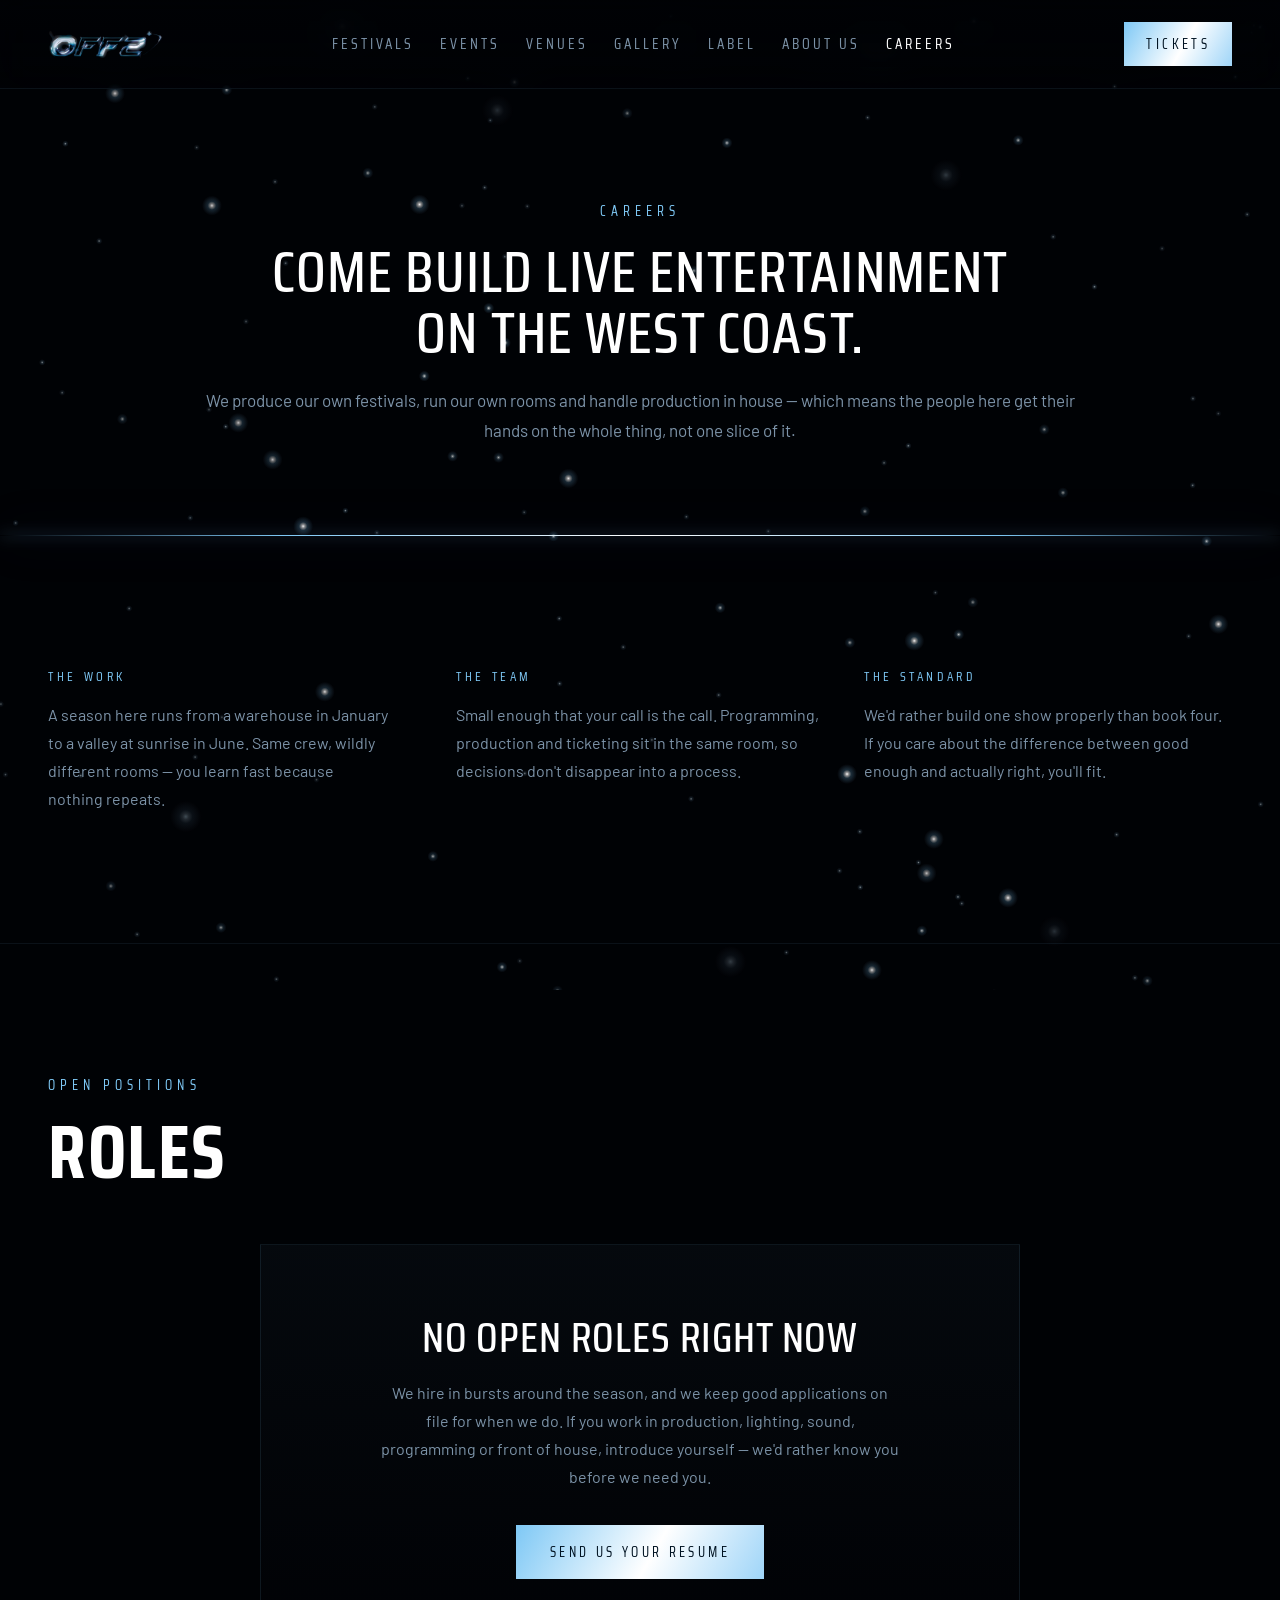
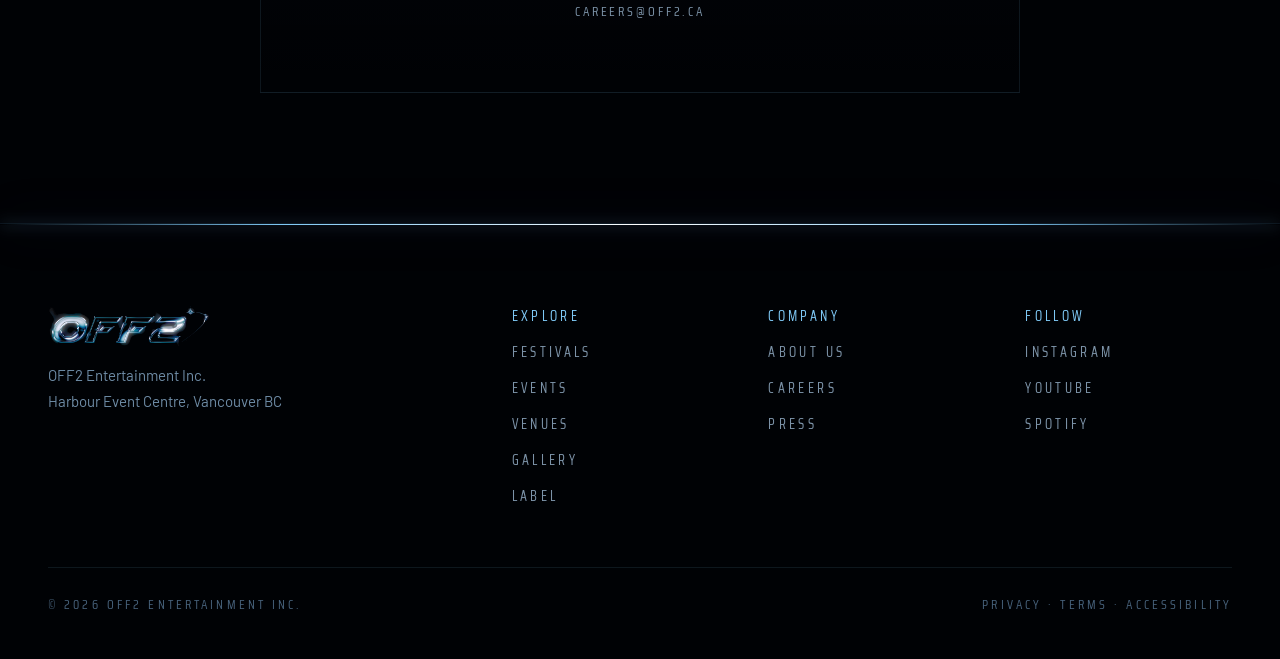
==== commit ea6719dd: "Add Label to the nav bar and footer "Label" sits after Gallery in the primary nav on all 8 pages, gr" ====
--- a/careers.html
+++ b/careers.html
@@ -21,6 +21,7 @@
       <a href="events.html">Events</a>
       <a href="venues.html">Venues</a>
       <a href="gallery.html">Gallery</a>
+      <a href="label.html">Label</a>
       <a href="index.html#about">About Us</a>
       <a href="careers.html" aria-current="page">Careers</a>
     </div>
@@ -32,10 +33,10 @@
 
   <!-- ============ SKY / STARFIELD BACKGROUND ============ -->
   <div class="sky" aria-hidden="true">
-    <div class="sky__layer" style="animation: off2Twinkle 7s ease-in-out infinite, off2Float 46s ease-in-out infinite; background-image: radial-gradient(circle 3.2px at 52.26% 49.16%, rgba(226,244,255,0.37) 0%, rgba(226,244,255,0.21) 18%, rgba(150,214,255,0.08) 42%, rgba(150,214,255,0) 100%), radial-gradient(circle 3.2px at 57.82% 75.11%, rgba(226,244,255,0.62) 0%, rgba(226,244,255,0.34) 18%, rgba(150,214,255,0.14) 42%, rgba(150,214,255,0) 100%), radial-gradient(circle 3.2px at 93.11% 22.99%, rgba(226,244,255,0.59) 0%, rgba(226,244,255,0.33) 18%, rgba(150,214,255,0.13) 42%, rgba(150,214,255,0) 100%), radial-gradient(circle 3.2px at 17.93% 54.16%, rgba(226,244,255,0.41) 0%, rgba(226,244,255,0.23) 18%, rgba(150,214,255,0.09) 42%, rgba(150,214,255,0) 100%), radial-gradient(circle 3.2px at 51.48% 48.05%, rgba(226,244,255,0.64) 0%, rgba(226,244,255,0.35) 18%, rgba(150,214,255,0.14) 42%, rgba(150,214,255,0) 100%), radial-gradient(circle 3.2px at 76.49% 46.76%, rgba(226,244,255,0.55) 0%, rgba(226,244,255,0.31) 18%, rgba(150,214,255,0.12) 42%, rgba(150,214,255,0) 100%), radial-gradient(circle 3.2px at 66.31% 38.73%, rgba(226,244,255,0.35) 0%, rgba(226,244,255,0.19) 18%, rgba(150,214,255,0.08) 42%, rgba(150,214,255,0) 100%), radial-gradient(circle 3.2px at 37.01% 72.29%, rgba(226,244,255,0.47) 0%, rgba(226,244,255,0.26) 18%, rgba(150,214,255,0.10) 42%, rgba(150,214,255,0) 100%), radial-gradient(circle 3.2px at 56.28% 37.64%, rgba(226,244,255,0.55) 0%, rgba(226,244,255,0.30) 18%, rgba(150,214,255,0.12) 42%, rgba(150,214,255,0) 100%), radial-gradient(circle 3.2px at 32.79% 85.32%, rgba(226,244,255,0.42) 0%, rgba(226,244,255,0.23) 18%, rgba(150,214,255,0.09) 42%, rgba(150,214,255,0) 100%), radial-gradient(circle 3.2px at 22.73% 81.60%, rgba(226,244,255,0.37) 0%, rgba(226,244,255,0.21) 18%, rgba(150,214,255,0.08) 42%, rgba(150,214,255,0) 100%), radial-gradient(circle 3.2px at 10.10% 36.27%, rgba(226,244,255,0.41) 0%, rgba(226,244,255,0.22) 18%, rgba(150,214,255,0.09) 42%, rgba(150,214,255,0) 100%), radial-gradient(circle 3.2px at 13.26% 54.43%, rgba(226,244,255,0.54) 0%, rgba(226,244,255,0.30) 18%, rgba(150,214,255,0.12) 42%, rgba(150,214,255,0) 100%), radial-gradient(circle 3.2px at 97.61% 3.45%, rgba(226,244,255,0.60) 0%, rgba(226,244,255,0.33) 18%, rgba(150,214,255,0.13) 42%, rgba(150,214,255,0) 100%), radial-gradient(circle 3.2px at 26.99% 7.53%, rgba(226,244,255,0.52) 0%, rgba(226,244,255,0.29) 18%, rgba(150,214,255,0.12) 42%, rgba(150,214,255,0) 100%), radial-gradient(circle 3.2px at 3.00% 41.04%, rgba(226,244,255,0.61) 0%, rgba(226,244,255,0.34) 18%, rgba(150,214,255,0.13) 42%, rgba(150,214,255,0) 100%), radial-gradient(circle 3.2px at 1.06% 41.31%, rgba(226,244,255,0.39) 0%, rgba(226,244,255,0.21) 18%, rgba(150,214,255,0.09) 42%, rgba(150,214,255,0) 100%), radial-gradient(circle 3.2px at 58.72% 37.57%, rgba(226,244,255,0.56) 0%, rgba(226,244,255,0.31) 18%, rgba(150,214,255,0.12) 42%, rgba(150,214,255,0) 100%), radial-gradient(circle 3.2px at 81.74% 8.19%, rgba(226,244,255,0.38) 0%, rgba(226,244,255,0.21) 18%, rgba(150,214,255,0.08) 42%, rgba(150,214,255,0) 100%), radial-gradient(circle 3.2px at 1.29% 97.40%, rgba(226,244,255,0.66) 0%, rgba(226,244,255,0.36) 18%, rgba(150,214,255,0.14) 42%, rgba(150,214,255,0) 100%), radial-gradient(circle 3.2px at 74.53% 45.11%, rgba(226,244,255,0.54) 0%, rgba(226,244,255,0.30) 18%, rgba(150,214,255,0.12) 42%, rgba(150,214,255,0) 100%), radial-gradient(circle 3.2px at 54.33% 72.65%, rgba(226,244,255,0.40) 0%, rgba(226,244,255,0.22) 18%, rgba(150,214,255,0.09) 42%, rgba(150,214,255,0) 100%), radial-gradient(circle 3.2px at 85.04% 40.92%, rgba(226,244,255,0.34) 0%, rgba(226,244,255,0.19) 18%, rgba(150,214,255,0.07) 42%, rgba(150,214,255,0) 100%), radial-gradient(circle 3.2px at 48.55% 8.46%, rgba(226,244,255,0.51) 0%, rgba(226,244,255,0.28) 18%, rgba(150,214,255,0.11) 42%, rgba(150,214,255,0) 100%), radial-gradient(circle 3.2px at 54.94% 36.03%, rgba(226,244,255,0.60) 0%, rgba(226,244,255,0.33) 18%, rgba(150,214,255,0.13) 42%, rgba(150,214,255,0) 100%), radial-gradient(circle 3.2px at 4.20% 28.90%, rgba(226,244,255,0.50) 0%, rgba(226,244,255,0.28) 18%, rgba(150,214,255,0.11) 42%, rgba(150,214,255,0) 100%), radial-gradient(circle 3.2px at 65.01% 7.34%, rgba(226,244,255,0.56) 0%, rgba(226,244,255,0.31) 18%, rgba(150,214,255,0.12) 42%, rgba(150,214,255,0) 100%), radial-gradient(circle 3.2px at 53.45% 35.76%, rgba(226,244,255,0.56) 0%, rgba(226,244,255,0.31) 18%, rgba(150,214,255,0.12) 42%, rgba(150,214,255,0) 100%), radial-gradient(circle 3.2px at 12.04% 87.84%, rgba(226,244,255,0.59) 0%, rgba(226,244,255,0.33) 18%, rgba(150,214,255,0.13) 42%, rgba(150,214,255,0) 100%), radial-gradient(circle 3.2px at 67.74% 74.47%, rgba(226,244,255,0.63) 0%, rgba(226,244,255,0.35) 18%, rgba(150,214,255,0.14) 42%, rgba(150,214,255,0) 100%), radial-gradient(circle 3.2px at 21.49% 88.54%, rgba(226,244,255,0.52) 0%, rgba(226,244,255,0.29) 18%, rgba(150,214,255,0.11) 42%, rgba(150,214,255,0) 100%), radial-gradient(circle 3.2px at 14.26% 53.81%, rgba(226,244,255,0.59) 0%, rgba(226,244,255,0.32) 18%, rgba(150,214,255,0.13) 42%, rgba(150,214,255,0) 100%), radial-gradient(circle 3.2px at 12.52% 35.93%, rgba(226,244,255,0.57) 0%, rgba(226,244,255,0.31) 18%, rgba(150,214,255,0.12) 42%, rgba(150,214,255,0) 100%), radial-gradient(circle 3.2px at 1.06% 81.15%, rgba(226,244,255,0.58) 0%, rgba(226,244,255,0.32) 18%, rgba(150,214,255,0.13) 42%, rgba(150,214,255,0) 100%), radial-gradient(circle 3.2px at 20.99% 98.28%, rgba(226,244,255,0.49) 0%, rgba(226,244,255,0.27) 18%, rgba(150,214,255,0.11) 42%, rgba(150,214,255,0) 100%), radial-gradient(circle 3.2px at 3.81% 42.38%, rgba(226,244,255,0.52) 0%, rgba(226,244,255,0.28) 18%, rgba(150,214,255,0.11) 42%, rgba(150,214,255,0) 100%), radial-gradient(circle 3.2px at 43.82% 53.00%, rgba(226,244,255,0.43) 0%, rgba(226,244,255,0.24) 18%, rgba(150,214,255,0.09) 42%, rgba(150,214,255,0) 100%), radial-gradient(circle 3.2px at 90.58% 19.82%, rgba(226,244,255,0.61) 0%, rgba(226,244,255,0.34) 18%, rgba(150,214,255,0.13) 42%, rgba(150,214,255,0) 100%), radial-gradient(circle 3.2px at 60.97% 49.83%, rgba(226,244,255,0.40) 0%, rgba(226,244,255,0.22) 18%, rgba(150,214,255,0.09) 42%, rgba(150,214,255,0) 100%), radial-gradient(circle 3.2px at 43.72% 56.03%, rgba(226,244,255,0.48) 0%, rgba(226,244,255,0.26) 18%, rgba(150,214,255,0.11) 42%, rgba(150,214,255,0) 100%), radial-gradient(circle 3.2px at 52.08% 82.40%, rgba(226,244,255,0.38) 0%, rgba(226,244,255,0.21) 18%, rgba(150,214,255,0.08) 42%, rgba(150,214,255,0) 100%), radial-gradient(circle 3.2px at 52.71% 43.59%, rgba(226,244,255,0.41) 0%, rgba(226,244,255,0.23) 18%, rgba(150,214,255,0.09) 42%, rgba(150,214,255,0) 100%), radial-gradient(circle 3.2px at 82.83% 6.06%, rgba(226,244,255,0.63) 0%, rgba(226,244,255,0.35) 18%, rgba(150,214,255,0.14) 42%, rgba(150,214,255,0) 100%), radial-gradient(circle 3.2px at 13.95% 87.87%, rgba(226,244,255,0.66) 0%, rgba(226,244,255,0.36) 18%, rgba(150,214,255,0.15) 42%, rgba(150,214,255,0) 100%), radial-gradient(circle 3.2px at 11.41% 75.95%, rgba(226,244,255,0.49) 0%, rgba(226,244,255,0.27) 18%, rgba(150,214,255,0.11) 42%, rgba(150,214,255,0) 100%), radial-gradient(circle 3.2px at 52.80% 54.23%, rgba(226,244,255,0.49) 0%, rgba(226,244,255,0.27) 18%, rgba(150,214,255,0.11) 42%, rgba(150,214,255,0) 100%), radial-gradient(circle 3.2px at 11.25% 91.59%, rgba(226,244,255,0.57) 0%, rgba(226,244,255,0.32) 18%, rgba(150,214,255,0.13) 42%, rgba(150,214,255,0) 100%), radial-gradient(circle 3.2px at 19.36% 14.83%, rgba(226,244,255,0.40) 0%, rgba(226,244,255,0.22) 18%, rgba(150,214,255,0.09) 42%, rgba(150,214,255,0) 100%), radial-gradient(circle 3.2px at 15.12% 30.66%, rgba(226,244,255,0.43) 0%, rgba(226,244,255,0.23) 18%, rgba(150,214,255,0.09) 42%, rgba(150,214,255,0) 100%), radial-gradient(circle 3.2px at 5.65% 95.01%, rgba(226,244,255,0.46) 0%, rgba(226,244,255,0.26) 18%, rgba(150,214,255,0.10) 42%, rgba(150,214,255,0) 100%), radial-gradient(circle 3.2px at 56.60% 21.82%, rgba(226,244,255,0.58) 0%, rgba(226,244,255,0.32) 18%, rgba(150,214,255,0.13) 42%, rgba(150,214,255,0) 100%), radial-gradient(circle 3.2px at 97.21% 94.47%, rgba(226,244,255,0.45) 0%, rgba(226,244,255,0.25) 18%, rgba(150,214,255,0.10) 42%, rgba(150,214,255,0) 100%), radial-gradient(circle 3.2px at 32.80% 64.84%, rgba(226,244,255,0.50) 0%, rgba(226,244,255,0.28) 18%, rgba(150,214,255,0.11) 42%, rgba(150,214,255,0) 100%), radial-gradient(circle 3.2px at 89.96% 3.91%, rgba(226,244,255,0.57) 0%, rgba(226,244,255,0.32) 18%, rgba(150,214,255,0.13) 42%, rgba(150,214,255,0) 100%), radial-gradient(circle 3.2px at 32.89% 67.80%, rgba(226,244,255,0.64) 0%, rgba(226,244,255,0.35) 18%, rgba(150,214,255,0.14) 42%, rgba(150,214,255,0) 100%), radial-gradient(circle 3.2px at 96.95% 63.86%, rgba(226,244,255,0.36) 0%, rgba(226,244,255,0.20) 18%, rgba(150,214,255,0.08) 42%, rgba(150,214,255,0) 100%), radial-gradient(circle 3.2px at 90.67% 2.29%, rgba(226,244,255,0.52) 0%, rgba(226,244,255,0.29) 18%, rgba(150,214,255,0.11) 42%, rgba(150,214,255,0) 100%), radial-gradient(circle 3.2px at 48.40% 6.15%, rgba(226,244,255,0.65) 0%, rgba(226,244,255,0.36) 18%, rgba(150,214,255,0.14) 42%, rgba(150,214,255,0) 100%), radial-gradient(circle 3.2px at 35.62% 26.35%, rgba(226,244,255,0.37) 0%, rgba(226,244,255,0.20) 18%, rgba(150,214,255,0.08) 42%, rgba(150,214,255,0) 100%), radial-gradient(circle 3.2px at 37.24% 62.78%, rgba(226,244,255,0.39) 0%, rgba(226,244,255,0.21) 18%, rgba(150,214,255,0.09) 42%, rgba(150,214,255,0) 100%), radial-gradient(circle 3.2px at 64.11% 23.21%, rgba(226,244,255,0.60) 0%, rgba(226,244,255,0.33) 18%, rgba(150,214,255,0.13) 42%, rgba(150,214,255,0) 100%), radial-gradient(circle 3.2px at 44.69% 69.03%, rgba(226,244,255,0.65) 0%, rgba(226,244,255,0.36) 18%, rgba(150,214,255,0.14) 42%, rgba(150,214,255,0) 100%), radial-gradient(circle 3.2px at 59.73% 92.72%, rgba(226,244,255,0.39) 0%, rgba(226,244,255,0.22) 18%, rgba(150,214,255,0.09) 42%, rgba(150,214,255,0) 100%), radial-gradient(circle 3.2px at 3.65% 85.21%, rgba(226,244,255,0.49) 0%, rgba(226,244,255,0.27) 18%, rgba(150,214,255,0.11) 42%, rgba(150,214,255,0) 100%), radial-gradient(circle 3.2px at 81.04% 35.36%, rgba(226,244,255,0.61) 0%, rgba(226,244,255,0.34) 18%, rgba(150,214,255,0.13) 42%, rgba(150,214,255,0) 100%), radial-gradient(circle 3.2px at 66.49% 14.21%, rgba(226,244,255,0.35) 0%, rgba(226,244,255,0.19) 18%, rgba(150,214,255,0.08) 42%, rgba(150,214,255,0) 100%), radial-gradient(circle 3.2px at 74.51% 94.51%, rgba(226,244,255,0.64) 0%, rgba(226,244,255,0.35) 18%, rgba(150,214,255,0.14) 42%, rgba(150,214,255,0) 100%), radial-gradient(circle 3.2px at 1.86% 17.69%, rgba(226,244,255,0.55) 0%, rgba(226,244,255,0.31) 18%, rgba(150,214,255,0.12) 42%, rgba(150,214,255,0) 100%), radial-gradient(circle 3.2px at 23.38% 16.71%, rgba(226,244,255,0.60) 0%, rgba(226,244,255,0.33) 18%, rgba(150,214,255,0.13) 42%, rgba(150,214,255,0) 100%), radial-gradient(circle 3.2px at 68.18% 37.61%, rgba(226,244,255,0.64) 0%, rgba(226,244,255,0.35) 18%, rgba(150,214,255,0.14) 42%, rgba(150,214,255,0) 100%), radial-gradient(circle 3.2px at 9.57% 1.37%, rgba(226,244,255,0.53) 0%, rgba(226,244,255,0.29) 18%, rgba(150,214,255,0.12) 42%, rgba(150,214,255,0) 100%), radial-gradient(circle 3.2px at 22.56% 78.95%, rgba(226,244,255,0.40) 0%, rgba(226,244,255,0.22) 18%, rgba(150,214,255,0.09) 42%, rgba(150,214,255,0) 100%), radial-gradient(circle 3.2px at 82.18% 39.74%, rgba(226,244,255,0.51) 0%, rgba(226,244,255,0.28) 18%, rgba(150,214,255,0.11) 42%, rgba(150,214,255,0) 100%), radial-gradient(circle 3.2px at 28.30% 75.14%, rgba(226,244,255,0.39) 0%, rgba(226,244,255,0.21) 18%, rgba(150,214,255,0.08) 42%, rgba(150,214,255,0) 100%), radial-gradient(circle 3.2px at 41.81% 89.43%, rgba(226,244,255,0.42) 0%, rgba(226,244,255,0.23) 18%, rgba(150,214,255,0.09) 42%, rgba(150,214,255,0) 100%), radial-gradient(circle 3.2px at 70.25% 62.25%, rgba(226,244,255,0.59) 0%, rgba(226,244,255,0.33) 18%, rgba(150,214,255,0.13) 42%, rgba(150,214,255,0) 100%), radial-gradient(circle 3.2px at 22.01% 57.41%, rgba(226,244,255,0.38) 0%, rgba(226,244,255,0.21) 18%, rgba(150,214,255,0.08) 42%, rgba(150,214,255,0) 100%), radial-gradient(circle 3.2px at 2.18% 41.49%, rgba(226,244,255,0.42) 0%, rgba(226,244,255,0.23) 18%, rgba(150,214,255,0.09) 42%, rgba(150,214,255,0) 100%), radial-gradient(circle 3.2px at 91.21% 46.16%, rgba(226,244,255,0.43) 0%, rgba(226,244,255,0.24) 18%, rgba(150,214,255,0.10) 42%, rgba(150,214,255,0) 100%), radial-gradient(circle 3.2px at 83.17% 7.31%, rgba(226,244,255,0.40) 0%, rgba(226,244,255,0.22) 18%, rgba(150,214,255,0.09) 42%, rgba(150,214,255,0) 100%), radial-gradient(circle 3.2px at 85.85% 8.67%, rgba(226,244,255,0.35) 0%, rgba(226,244,255,0.19) 18%, rgba(150,214,255,0.08) 42%, rgba(150,214,255,0) 100%), radial-gradient(circle 3.2px at 73.80% 14.76%, rgba(226,244,255,0.59) 0%, rgba(226,244,255,0.32) 18%, rgba(150,214,255,0.13) 42%, rgba(150,214,255,0) 100%), radial-gradient(circle 3.2px at 71.31% 4.92%, rgba(226,244,255,0.44) 0%, rgba(226,244,255,0.24) 18%, rgba(150,214,255,0.10) 42%, rgba(150,214,255,0) 100%), radial-gradient(circle 3.2px at 9.94% 87.66%, rgba(226,244,255,0.39) 0%, rgba(226,244,255,0.21) 18%, rgba(150,214,255,0.09) 42%, rgba(150,214,255,0) 100%), radial-gradient(circle 3.2px at 12.94% 48.54%, rgba(226,244,255,0.49) 0%, rgba(226,244,255,0.27) 18%, rgba(150,214,255,0.11) 42%, rgba(150,214,255,0) 100%), radial-gradient(circle 3.2px at 68.32% 64.53%, rgba(226,244,255,0.54) 0%, rgba(226,244,255,0.30) 18%, rgba(150,214,255,0.12) 42%, rgba(150,214,255,0) 100%), radial-gradient(circle 3.2px at 33.89% 3.02%, rgba(226,244,255,0.42) 0%, rgba(226,244,255,0.23) 18%, rgba(150,214,255,0.09) 42%, rgba(150,214,255,0) 100%), radial-gradient(circle 3.2px at 17.36% 31.85%, rgba(226,244,255,0.63) 0%, rgba(226,244,255,0.35) 18%, rgba(150,214,255,0.14) 42%, rgba(150,214,255,0) 100%), radial-gradient(circle 3.2px at 39.14% 99.18%, rgba(226,244,255,0.65) 0%, rgba(226,244,255,0.36) 18%, rgba(150,214,255,0.14) 42%, rgba(150,214,255,0) 100%), radial-gradient(circle 3.2px at 58.71% 28.44%, rgba(226,244,255,0.49) 0%, rgba(226,244,255,0.27) 18%, rgba(150,214,255,0.11) 42%, rgba(150,214,255,0) 100%), radial-gradient(circle 3.2px at 20.79% 76.47%, rgba(226,244,255,0.39) 0%, rgba(226,244,255,0.21) 18%, rgba(150,214,255,0.09) 42%, rgba(150,214,255,0) 100%), radial-gradient(circle 3.2px at 33.64% 37.80%, rgba(226,244,255,0.61) 0%, rgba(226,244,255,0.33) 18%, rgba(150,214,255,0.13) 42%, rgba(150,214,255,0) 100%), radial-gradient(circle 3.2px at 22.99% 81.61%, rgba(226,244,255,0.54) 0%, rgba(226,244,255,0.29) 18%, rgba(150,214,255,0.12) 42%, rgba(150,214,255,0) 100%), radial-gradient(circle 3.2px at 35.94% 95.58%, rgba(226,244,255,0.48) 0%, rgba(226,244,255,0.27) 18%, rgba(150,214,255,0.11) 42%, rgba(150,214,255,0) 100%), radial-gradient(circle 3.2px at 68.40% 90.65%, rgba(226,244,255,0.59) 0%, rgba(226,244,255,0.33) 18%, rgba(150,214,255,0.13) 42%, rgba(150,214,255,0) 100%), radial-gradient(circle 3.2px at 86.96% 27.18%, rgba(226,244,255,0.36) 0%, rgba(226,244,255,0.20) 18%, rgba(150,214,255,0.08) 42%, rgba(150,214,255,0) 100%), radial-gradient(circle 3.2px at 28.27% 24.04%, rgba(226,244,255,0.39) 0%, rgba(226,244,255,0.21) 18%, rgba(150,214,255,0.09) 42%, rgba(150,214,255,0) 100%), radial-gradient(circle 3.2px at 6.65% 70.96%, rgba(226,244,255,0.39) 0%, rgba(226,244,255,0.21) 18%, rgba(150,214,255,0.09) 42%, rgba(150,214,255,0) 100%), radial-gradient(circle 3.2px at 63.19% 39.55%, rgba(226,244,255,0.43) 0%, rgba(226,244,255,0.24) 18%, rgba(150,214,255,0.09) 42%, rgba(150,214,255,0) 100%), radial-gradient(circle 3.2px at 23.53% 26.20%, rgba(226,244,255,0.51) 0%, rgba(226,244,255,0.28) 18%, rgba(150,214,255,0.11) 42%, rgba(150,214,255,0) 100%), radial-gradient(circle 3.2px at 32.50% 89.42%, rgba(226,244,255,0.62) 0%, rgba(226,244,255,0.34) 18%, rgba(150,214,255,0.14) 42%, rgba(150,214,255,0) 100%), radial-gradient(circle 3.2px at 65.04% 70.29%, rgba(226,244,255,0.55) 0%, rgba(226,244,255,0.31) 18%, rgba(150,214,255,0.12) 42%, rgba(150,214,255,0) 100%), radial-gradient(circle 3.2px at 73.63% 73.87%, rgba(226,244,255,0.50) 0%, rgba(226,244,255,0.28) 18%, rgba(150,214,255,0.11) 42%, rgba(150,214,255,0) 100%), radial-gradient(circle 3.2px at 12.99% 66.02%, rgba(226,244,255,0.35) 0%, rgba(226,244,255,0.19) 18%, rgba(150,214,255,0.08) 42%, rgba(150,214,255,0) 100%), radial-gradient(circle 3.2px at 36.54% 7.74%, rgba(226,244,255,0.53) 0%, rgba(226,244,255,0.29) 18%, rgba(150,214,255,0.12) 42%, rgba(150,214,255,0) 100%), radial-gradient(circle 3.2px at 66.04% 83.15%, rgba(226,244,255,0.42) 0%, rgba(226,244,255,0.23) 18%, rgba(150,214,255,0.09) 42%, rgba(150,214,255,0) 100%), radial-gradient(circle 3.2px at 95.60% 52.27%, rgba(226,244,255,0.56) 0%, rgba(226,244,255,0.31) 18%, rgba(150,214,255,0.12) 42%, rgba(150,214,255,0) 100%), radial-gradient(circle 3.2px at 1.19% 57.57%, rgba(226,244,255,0.63) 0%, rgba(226,244,255,0.35) 18%, rgba(150,214,255,0.14) 42%, rgba(150,214,255,0) 100%), radial-gradient(circle 3.2px at 44.61% 81.35%, rgba(226,244,255,0.59) 0%, rgba(226,244,255,0.33) 18%, rgba(150,214,255,0.13) 42%, rgba(150,214,255,0) 100%), radial-gradient(circle 3.2px at 85.70% 71.55%, rgba(226,244,255,0.65) 0%, rgba(226,244,255,0.36) 18%, rgba(150,214,255,0.14) 42%, rgba(150,214,255,0) 100%), radial-gradient(circle 3.2px at 46.19% 14.57%, rgba(226,244,255,0.57) 0%, rgba(226,244,255,0.31) 18%, rgba(150,214,255,0.12) 42%, rgba(150,214,255,0) 100%), radial-gradient(circle 3.2px at 81.76% 84.47%, rgba(226,244,255,0.48) 0%, rgba(226,244,255,0.26) 18%, rgba(150,214,255,0.11) 42%, rgba(150,214,255,0) 100%), radial-gradient(circle 3.2px at 91.77% 22.33%, rgba(226,244,255,0.46) 0%, rgba(226,244,255,0.25) 18%, rgba(150,214,255,0.10) 42%, rgba(150,214,255,0) 100%), radial-gradient(circle 3.2px at 93.70% 63.09%, rgba(226,244,255,0.53) 0%, rgba(226,244,255,0.29) 18%, rgba(150,214,255,0.12) 42%, rgba(150,214,255,0) 100%), radial-gradient(circle 3.2px at 23.54% 68.05%, rgba(226,244,255,0.38) 0%, rgba(226,244,255,0.21) 18%, rgba(150,214,255,0.08) 42%, rgba(150,214,255,0) 100%), radial-gradient(circle 3.2px at 83.11% 67.49%, rgba(226,244,255,0.36) 0%, rgba(226,244,255,0.20) 18%, rgba(150,214,255,0.08) 42%, rgba(150,214,255,0) 100%), radial-gradient(circle 3.2px at 27.07% 25.30%, rgba(226,244,255,0.53) 0%, rgba(226,244,255,0.29) 18%, rgba(150,214,255,0.12) 42%, rgba(150,214,255,0) 100%), radial-gradient(circle 3.2px at 71.35% 84.38%, rgba(226,244,255,0.47) 0%, rgba(226,244,255,0.26) 18%, rgba(150,214,255,0.10) 42%, rgba(150,214,255,0) 100%);"></div>
-    <div class="sky__layer" style="animation: off2Twinkle 5.2s ease-in-out infinite reverse, off2Float 34s ease-in-out infinite; background-image: radial-gradient(circle 5.5px at 11.88% 85.01%, rgba(236,249,255,0.80) 0%, rgba(236,249,255,0.44) 18%, rgba(126,200,245,0.18) 42%, rgba(126,200,245,0) 100%), radial-gradient(circle 5.5px at 77.39% 93.00%, rgba(236,249,255,0.83) 0%, rgba(236,249,255,0.46) 18%, rgba(126,200,245,0.18) 42%, rgba(126,200,245,0) 100%), radial-gradient(circle 5.5px at 4.34% 71.37%, rgba(236,249,255,0.78) 0%, rgba(236,249,255,0.43) 18%, rgba(126,200,245,0.17) 42%, rgba(126,200,245,0) 100%), radial-gradient(circle 5.5px at 85.29% 67.25%, rgba(236,249,255,0.57) 0%, rgba(236,249,255,0.31) 18%, rgba(126,200,245,0.12) 42%, rgba(126,200,245,0) 100%), radial-gradient(circle 5.5px at 29.15% 98.40%, rgba(236,249,255,0.70) 0%, rgba(236,249,255,0.38) 18%, rgba(126,200,245,0.15) 42%, rgba(126,200,245,0) 100%), radial-gradient(circle 5.5px at 20.13% 53.39%, rgba(236,249,255,0.83) 0%, rgba(236,249,255,0.46) 18%, rgba(126,200,245,0.18) 42%, rgba(126,200,245,0) 100%), radial-gradient(circle 5.5px at 62.96% 23.41%, rgba(236,249,255,0.58) 0%, rgba(236,249,255,0.32) 18%, rgba(126,200,245,0.13) 42%, rgba(126,200,245,0) 100%), radial-gradient(circle 5.5px at 67.10% 43.35%, rgba(236,249,255,0.66) 0%, rgba(236,249,255,0.36) 18%, rgba(126,200,245,0.14) 42%, rgba(126,200,245,0) 100%), radial-gradient(circle 5.5px at 32.83% 74.11%, rgba(236,249,255,0.65) 0%, rgba(236,249,255,0.36) 18%, rgba(126,200,245,0.14) 42%, rgba(126,200,245,0) 100%), radial-gradient(circle 5.5px at 27.14% 46.54%, rgba(236,249,255,0.78) 0%, rgba(236,249,255,0.43) 18%, rgba(126,200,245,0.17) 42%, rgba(126,200,245,0) 100%), radial-gradient(circle 5.5px at 31.36% 11.88%, rgba(236,249,255,0.58) 0%, rgba(236,249,255,0.32) 18%, rgba(126,200,245,0.13) 42%, rgba(126,200,245,0) 100%), radial-gradient(circle 5.5px at 34.67% 59.93%, rgba(236,249,255,0.86) 0%, rgba(236,249,255,0.47) 18%, rgba(126,200,245,0.19) 42%, rgba(126,200,245,0) 100%), radial-gradient(circle 5.5px at 66.80% 34.68%, rgba(236,249,255,0.51) 0%, rgba(236,249,255,0.28) 18%, rgba(126,200,245,0.11) 42%, rgba(126,200,245,0) 100%), radial-gradient(circle 5.5px at 73.92% 10.78%, rgba(236,249,255,0.57) 0%, rgba(236,249,255,0.31) 18%, rgba(126,200,245,0.13) 42%, rgba(126,200,245,0) 100%), radial-gradient(circle 5.5px at 45.83% 89.57%, rgba(236,249,255,0.78) 0%, rgba(236,249,255,0.43) 18%, rgba(126,200,245,0.17) 42%, rgba(126,200,245,0) 100%), radial-gradient(circle 5.5px at 74.52% 16.24%, rgba(236,249,255,0.76) 0%, rgba(236,249,255,0.42) 18%, rgba(126,200,245,0.17) 42%, rgba(126,200,245,0) 100%), radial-gradient(circle 5.5px at 72.01% 30.64%, rgba(236,249,255,0.58) 0%, rgba(236,249,255,0.32) 18%, rgba(126,200,245,0.13) 42%, rgba(126,200,245,0) 100%), radial-gradient(circle 5.5px at 98.07% 56.82%, rgba(236,249,255,0.69) 0%, rgba(236,249,255,0.38) 18%, rgba(126,200,245,0.15) 42%, rgba(126,200,245,0) 100%), radial-gradient(circle 5.5px at 59.82% 32.11%, rgba(236,249,255,0.81) 0%, rgba(236,249,255,0.45) 18%, rgba(126,200,245,0.18) 42%, rgba(126,200,245,0) 100%), radial-gradient(circle 5.5px at 1.54% 85.03%, rgba(236,249,255,0.50) 0%, rgba(236,249,255,0.28) 18%, rgba(126,200,245,0.11) 42%, rgba(126,200,245,0) 100%), radial-gradient(circle 5.5px at 19.35% 67.83%, rgba(236,249,255,0.85) 0%, rgba(236,249,255,0.47) 18%, rgba(126,200,245,0.19) 42%, rgba(126,200,245,0) 100%), radial-gradient(circle 5.5px at 71.85% 52.63%, rgba(236,249,255,0.76) 0%, rgba(236,249,255,0.42) 18%, rgba(126,200,245,0.17) 42%, rgba(126,200,245,0) 100%), radial-gradient(circle 5.5px at 68.22% 71.23%, rgba(236,249,255,0.63) 0%, rgba(236,249,255,0.34) 18%, rgba(126,200,245,0.14) 42%, rgba(126,200,245,0) 100%), radial-gradient(circle 5.5px at 13.17% 9.71%, rgba(236,249,255,0.71) 0%, rgba(236,249,255,0.39) 18%, rgba(126,200,245,0.16) 42%, rgba(126,200,245,0) 100%), radial-gradient(circle 5.5px at 46.93% 59.19%, rgba(236,249,255,0.81) 0%, rgba(236,249,255,0.45) 18%, rgba(126,200,245,0.18) 42%, rgba(126,200,245,0) 100%), radial-gradient(circle 5.5px at 1.69% 31.33%, rgba(236,249,255,0.63) 0%, rgba(236,249,255,0.35) 18%, rgba(126,200,245,0.14) 42%, rgba(126,200,245,0) 100%), radial-gradient(circle 5.5px at 27.99% 42.73%, rgba(236,249,255,0.85) 0%, rgba(236,249,255,0.47) 18%, rgba(126,200,245,0.19) 42%, rgba(126,200,245,0) 100%), radial-gradient(circle 5.5px at 2.60% 49.67%, rgba(236,249,255,0.81) 0%, rgba(236,249,255,0.45) 18%, rgba(126,200,245,0.18) 42%, rgba(126,200,245,0) 100%), radial-gradient(circle 5.5px at 48.05% 53.90%, rgba(236,249,255,0.82) 0%, rgba(236,249,255,0.45) 18%, rgba(126,200,245,0.18) 42%, rgba(126,200,245,0) 100%), radial-gradient(circle 5.5px at 89.13% 65.86%, rgba(236,249,255,0.71) 0%, rgba(236,249,255,0.39) 18%, rgba(126,200,245,0.16) 42%, rgba(126,200,245,0) 100%), radial-gradient(circle 5.5px at 11.18% 1.50%, rgba(236,249,255,0.59) 0%, rgba(236,249,255,0.32) 18%, rgba(126,200,245,0.13) 42%, rgba(126,200,245,0) 100%), radial-gradient(circle 5.5px at 12.28% 86.86%, rgba(236,249,255,0.61) 0%, rgba(236,249,255,0.33) 18%, rgba(126,200,245,0.13) 42%, rgba(126,200,245,0) 100%), radial-gradient(circle 5.5px at 93.32% 88.82%, rgba(236,249,255,0.68) 0%, rgba(236,249,255,0.37) 18%, rgba(126,200,245,0.15) 42%, rgba(126,200,245,0) 100%), radial-gradient(circle 5.5px at 97.89% 23.18%, rgba(236,249,255,0.58) 0%, rgba(236,249,255,0.32) 18%, rgba(126,200,245,0.13) 42%, rgba(126,200,245,0) 100%), radial-gradient(circle 5.5px at 94.39% 23.44%, rgba(236,249,255,0.77) 0%, rgba(236,249,255,0.42) 18%, rgba(126,200,245,0.17) 42%, rgba(126,200,245,0) 100%), radial-gradient(circle 5.5px at 32.68% 32.24%, rgba(236,249,255,0.82) 0%, rgba(236,249,255,0.45) 18%, rgba(126,200,245,0.18) 42%, rgba(126,200,245,0) 100%), radial-gradient(circle 5.5px at 66.21% 55.76%, rgba(236,249,255,0.63) 0%, rgba(236,249,255,0.34) 18%, rgba(126,200,245,0.14) 42%, rgba(126,200,245,0) 100%), radial-gradient(circle 5.5px at 4.69% 19.29%, rgba(236,249,255,0.86) 0%, rgba(236,249,255,0.48) 18%, rgba(126,200,245,0.19) 42%, rgba(126,200,245,0) 100%), radial-gradient(circle 5.5px at 66.20% 27.55%, rgba(236,249,255,0.87) 0%, rgba(236,249,255,0.48) 18%, rgba(126,200,245,0.19) 42%, rgba(126,200,245,0) 100%), radial-gradient(circle 5.5px at 20.04% 54.21%, rgba(236,249,255,0.86) 0%, rgba(236,249,255,0.47) 18%, rgba(126,200,245,0.19) 42%, rgba(126,200,245,0) 100%), radial-gradient(circle 5.5px at 4.34% 79.77%, rgba(236,249,255,0.69) 0%, rgba(236,249,255,0.38) 18%, rgba(126,200,245,0.15) 42%, rgba(126,200,245,0) 100%), radial-gradient(circle 5.5px at 69.62% 77.02%, rgba(236,249,255,0.77) 0%, rgba(236,249,255,0.42) 18%, rgba(126,200,245,0.17) 42%, rgba(126,200,245,0) 100%), radial-gradient(circle 5.5px at 56.00% 58.79%, rgba(236,249,255,0.61) 0%, rgba(236,249,255,0.33) 18%, rgba(126,200,245,0.13) 42%, rgba(126,200,245,0) 100%), radial-gradient(circle 5.5px at 15.29% 99.98%, rgba(236,249,255,0.62) 0%, rgba(236,249,255,0.34) 18%, rgba(126,200,245,0.14) 42%, rgba(126,200,245,0) 100%);"></div>
-    <div class="sky__layer" style="animation: off2Twinkle 3.6s ease-in-out infinite, off2Float 26s ease-in-out infinite; background-image: radial-gradient(circle 10px at 28.25% 62.72%, rgba(255,255,255,0.84) 0%, rgba(255,255,255,0.46) 18%, rgba(126,200,245,0.18) 42%, rgba(126,200,245,0) 100%), radial-gradient(circle 10px at 17.66% 77.24%, rgba(255,255,255,0.98) 0%, rgba(255,255,255,0.54) 18%, rgba(126,200,245,0.22) 42%, rgba(126,200,245,0) 100%), radial-gradient(circle 10px at 17.43% 76.74%, rgba(255,255,255,0.90) 0%, rgba(255,255,255,0.50) 18%, rgba(126,200,245,0.20) 42%, rgba(126,200,245,0) 100%), radial-gradient(circle 10px at 80.67% 34.88%, rgba(255,255,255,0.93) 0%, rgba(255,255,255,0.51) 18%, rgba(126,200,245,0.20) 42%, rgba(126,200,245,0) 100%), radial-gradient(circle 10px at 14.46% 83.96%, rgba(255,255,255,0.81) 0%, rgba(255,255,255,0.44) 18%, rgba(126,200,245,0.18) 42%, rgba(126,200,245,0) 100%), radial-gradient(circle 10px at 30.80% 42.84%, rgba(255,255,255,0.92) 0%, rgba(255,255,255,0.51) 18%, rgba(126,200,245,0.20) 42%, rgba(126,200,245,0) 100%), radial-gradient(circle 10px at 58.51% 43.26%, rgba(255,255,255,0.82) 0%, rgba(255,255,255,0.45) 18%, rgba(126,200,245,0.18) 42%, rgba(126,200,245,0) 100%), radial-gradient(circle 10px at 70.99% 96.51%, rgba(255,255,255,0.95) 0%, rgba(255,255,255,0.52) 18%, rgba(126,200,245,0.21) 42%, rgba(126,200,245,0) 100%), radial-gradient(circle 10px at 10.84% 9.37%, rgba(255,255,255,0.91) 0%, rgba(255,255,255,0.50) 18%, rgba(126,200,245,0.20) 42%, rgba(126,200,245,0) 100%), radial-gradient(circle 10px at 30.89% 96.96%, rgba(255,255,255,0.99) 0%, rgba(255,255,255,0.54) 18%, rgba(126,200,245,0.22) 42%, rgba(126,200,245,0) 100%), radial-gradient(circle 10px at 18.97% 49.41%, rgba(255,255,255,0.97) 0%, rgba(255,255,255,0.53) 18%, rgba(126,200,245,0.21) 42%, rgba(126,200,245,0) 100%), radial-gradient(circle 10px at 58.96% 66.36%, rgba(255,255,255,0.89) 0%, rgba(255,255,255,0.49) 18%, rgba(126,200,245,0.20) 42%, rgba(126,200,245,0) 100%), radial-gradient(circle 10px at 47.25% 58.99%, rgba(255,255,255,0.99) 0%, rgba(255,255,255,0.55) 18%, rgba(126,200,245,0.22) 42%, rgba(126,200,245,0) 100%), radial-gradient(circle 10px at 39.50% 15.27%, rgba(255,255,255,0.77) 0%, rgba(255,255,255,0.43) 18%, rgba(126,200,245,0.17) 42%, rgba(126,200,245,0) 100%), radial-gradient(circle 10px at 97.10% 71.68%, rgba(255,255,255,0.87) 0%, rgba(255,255,255,0.48) 18%, rgba(126,200,245,0.19) 42%, rgba(126,200,245,0) 100%), radial-gradient(circle 10px at 22.44% 68.67%, rgba(255,255,255,0.92) 0%, rgba(255,255,255,0.50) 18%, rgba(126,200,245,0.20) 42%, rgba(126,200,245,0) 100%), radial-gradient(circle 10px at 16.23% 0.22%, rgba(255,255,255,0.99) 0%, rgba(255,255,255,0.55) 18%, rgba(126,200,245,0.22) 42%, rgba(126,200,245,0) 100%), radial-gradient(circle 10px at 27.54% 78.99%, rgba(255,255,255,0.93) 0%, rgba(255,255,255,0.51) 18%, rgba(126,200,245,0.20) 42%, rgba(126,200,245,0) 100%), radial-gradient(circle 10px at 10.60% 62.11%, rgba(255,255,255,0.71) 0%, rgba(255,255,255,0.39) 18%, rgba(126,200,245,0.16) 42%, rgba(126,200,245,0) 100%), radial-gradient(circle 10px at 21.55% 5.27%, rgba(255,255,255,0.92) 0%, rgba(255,255,255,0.51) 18%, rgba(126,200,245,0.20) 42%, rgba(126,200,245,0) 100%), radial-gradient(circle 10px at 87.18% 5.87%, rgba(255,255,255,0.75) 0%, rgba(255,255,255,0.41) 18%, rgba(126,200,245,0.16) 42%, rgba(126,200,245,0) 100%), radial-gradient(circle 10px at 90.54% 99.58%, rgba(255,255,255,0.84) 0%, rgba(255,255,255,0.46) 18%, rgba(126,200,245,0.18) 42%, rgba(126,200,245,0) 100%), radial-gradient(circle 10px at 37.67% 65.53%, rgba(255,255,255,0.77) 0%, rgba(255,255,255,0.42) 18%, rgba(126,200,245,0.17) 42%, rgba(126,200,245,0) 100%), radial-gradient(circle 10px at 23.17% 21.02%, rgba(255,255,255,0.99) 0%, rgba(255,255,255,0.54) 18%, rgba(126,200,245,0.22) 42%, rgba(126,200,245,0) 100%), radial-gradient(circle 10px at 95.40% 37.23%, rgba(255,255,255,0.95) 0%, rgba(255,255,255,0.52) 18%, rgba(126,200,245,0.21) 42%, rgba(126,200,245,0) 100%), radial-gradient(circle 10px at 15.41% 43.41%, rgba(255,255,255,0.72) 0%, rgba(255,255,255,0.39) 18%, rgba(126,200,245,0.16) 42%, rgba(126,200,245,0) 100%);"></div>
-    <div class="sky__layer" style="animation: off2Float 20s ease-in-out infinite; background-image: radial-gradient(circle 16px at 55.94% 9.96%, rgba(198,232,255,0.24) 0%, rgba(198,232,255,0.13) 18%, rgba(140,205,250,0.05) 42%, rgba(140,205,250,0) 100%), radial-gradient(circle 16px at 56.72% 7.26%, rgba(198,232,255,0.25) 0%, rgba(198,232,255,0.14) 18%, rgba(140,205,250,0.06) 42%, rgba(140,205,250,0) 100%), radial-gradient(circle 16px at 69.09% 19.01%, rgba(198,232,255,0.29) 0%, rgba(198,232,255,0.16) 18%, rgba(140,205,250,0.06) 42%, rgba(140,205,250,0) 100%), radial-gradient(circle 16px at 54.77% 56.12%, rgba(198,232,255,0.19) 0%, rgba(198,232,255,0.11) 18%, rgba(140,205,250,0.04) 42%, rgba(140,205,250,0) 100%), radial-gradient(circle 16px at 97.68% 75.64%, rgba(198,232,255,0.22) 0%, rgba(198,232,255,0.12) 18%, rgba(140,205,250,0.05) 42%, rgba(140,205,250,0) 100%), radial-gradient(circle 16px at 53.68% 69.95%, rgba(198,232,255,0.25) 0%, rgba(198,232,255,0.14) 18%, rgba(140,205,250,0.05) 42%, rgba(140,205,250,0) 100%), radial-gradient(circle 16px at 11.33% 69.59%, rgba(198,232,255,0.27) 0%, rgba(198,232,255,0.15) 18%, rgba(140,205,250,0.06) 42%, rgba(140,205,250,0) 100%), radial-gradient(circle 16px at 69.32% 56.94%, rgba(198,232,255,0.28) 0%, rgba(198,232,255,0.15) 18%, rgba(140,205,250,0.06) 42%, rgba(140,205,250,0) 100%), radial-gradient(circle 16px at 31.11% 15.95%, rgba(198,232,255,0.22) 0%, rgba(198,232,255,0.12) 18%, rgba(140,205,250,0.05) 42%, rgba(140,205,250,0) 100%), radial-gradient(circle 16px at 27.22% 57.01%, rgba(198,232,255,0.16) 0%, rgba(198,232,255,0.09) 18%, rgba(140,205,250,0.04) 42%, rgba(140,205,250,0) 100%);"></div>
+    <div class="sky__layer" style="animation: off2Twinkle 7s ease-in-out infinite, off2Float 46s ease-in-out infinite; background-image: radial-gradient(circle 3.2px at 26.93% 34.56%, rgba(226,244,255,0.48) 0%, rgba(226,244,255,0.26) 18%, rgba(150,214,255,0.11) 42%, rgba(150,214,255,0) 100%), radial-gradient(circle 3.2px at 89.96% 14.92%, rgba(226,244,255,0.40) 0%, rgba(226,244,255,0.22) 18%, rgba(150,214,255,0.09) 42%, rgba(150,214,255,0) 100%), radial-gradient(circle 3.2px at 2.81% 40.95%, rgba(226,244,255,0.58) 0%, rgba(226,244,255,0.32) 18%, rgba(150,214,255,0.13) 42%, rgba(150,214,255,0) 100%), radial-gradient(circle 3.2px at 99.83% 14.31%, rgba(226,244,255,0.47) 0%, rgba(226,244,255,0.26) 18%, rgba(150,214,255,0.10) 42%, rgba(150,214,255,0) 100%), radial-gradient(circle 3.2px at 48.41% 11.11%, rgba(226,244,255,0.55) 0%, rgba(226,244,255,0.30) 18%, rgba(150,214,255,0.12) 42%, rgba(150,214,255,0) 100%), radial-gradient(circle 3.2px at 26.33% 93.73%, rgba(226,244,255,0.46) 0%, rgba(226,244,255,0.25) 18%, rgba(150,214,255,0.10) 42%, rgba(150,214,255,0) 100%), radial-gradient(circle 3.2px at 45.21% 8.14%, rgba(226,244,255,0.40) 0%, rgba(226,244,255,0.22) 18%, rgba(150,214,255,0.09) 42%, rgba(150,214,255,0) 100%), radial-gradient(circle 3.2px at 56.06% 95.20%, rgba(226,244,255,0.47) 0%, rgba(226,244,255,0.26) 18%, rgba(150,214,255,0.10) 42%, rgba(150,214,255,0) 100%), radial-gradient(circle 3.2px at 2.55% 43.22%, rgba(226,244,255,0.39) 0%, rgba(226,244,255,0.21) 18%, rgba(150,214,255,0.09) 42%, rgba(150,214,255,0) 100%), radial-gradient(circle 3.2px at 17.26% 90.03%, rgba(226,244,255,0.46) 0%, rgba(226,244,255,0.25) 18%, rgba(150,214,255,0.10) 42%, rgba(150,214,255,0) 100%), radial-gradient(circle 3.2px at 21.94% 46.66%, rgba(226,244,255,0.40) 0%, rgba(226,244,255,0.22) 18%, rgba(150,214,255,0.09) 42%, rgba(150,214,255,0) 100%), radial-gradient(circle 3.2px at 55.12% 70.25%, rgba(226,244,255,0.51) 0%, rgba(226,244,255,0.28) 18%, rgba(150,214,255,0.11) 42%, rgba(150,214,255,0) 100%), radial-gradient(circle 3.2px at 55.08% 99.31%, rgba(226,244,255,0.40) 0%, rgba(226,244,255,0.22) 18%, rgba(150,214,255,0.09) 42%, rgba(150,214,255,0) 100%), radial-gradient(circle 3.2px at 32.02% 8.03%, rgba(226,244,255,0.36) 0%, rgba(226,244,255,0.20) 18%, rgba(150,214,255,0.08) 42%, rgba(150,214,255,0) 100%), radial-gradient(circle 3.2px at 4.78% 33.13%, rgba(226,244,255,0.44) 0%, rgba(226,244,255,0.24) 18%, rgba(150,214,255,0.10) 42%, rgba(150,214,255,0) 100%), radial-gradient(circle 3.2px at 68.13% 84.09%, rgba(226,244,255,0.52) 0%, rgba(226,244,255,0.28) 18%, rgba(150,214,255,0.11) 42%, rgba(150,214,255,0) 100%), radial-gradient(circle 3.2px at 95.12% 62.90%, rgba(226,244,255,0.63) 0%, rgba(226,244,255,0.35) 18%, rgba(150,214,255,0.14) 42%, rgba(150,214,255,0) 100%), radial-gradient(circle 3.2px at 22.78% 72.09%, rgba(226,244,255,0.41) 0%, rgba(226,244,255,0.22) 18%, rgba(150,214,255,0.09) 42%, rgba(150,214,255,0) 100%), radial-gradient(circle 3.2px at 8.65% 5.32%, rgba(226,244,255,0.49) 0%, rgba(226,244,255,0.27) 18%, rgba(150,214,255,0.11) 42%, rgba(150,214,255,0) 100%), radial-gradient(circle 3.2px at 42.46% 55.15%, rgba(226,244,255,0.41) 0%, rgba(226,244,255,0.22) 18%, rgba(150,214,255,0.09) 42%, rgba(150,214,255,0) 100%), radial-gradient(circle 3.2px at 44.77% 69.31%, rgba(226,244,255,0.55) 0%, rgba(226,244,255,0.30) 18%, rgba(150,214,255,0.12) 42%, rgba(150,214,255,0) 100%), radial-gradient(circle 3.2px at 53.02% 55.52%, rgba(226,244,255,0.43) 0%, rgba(226,244,255,0.24) 18%, rgba(150,214,255,0.09) 42%, rgba(150,214,255,0) 100%), radial-gradient(circle 3.2px at 97.77% 76.13%, rgba(226,244,255,0.66) 0%, rgba(226,244,255,0.36) 18%, rgba(150,214,255,0.14) 42%, rgba(150,214,255,0) 100%), radial-gradient(circle 3.2px at 89.82% 15.51%, rgba(226,244,255,0.45) 0%, rgba(226,244,255,0.25) 18%, rgba(150,214,255,0.10) 42%, rgba(150,214,255,0) 100%), radial-gradient(circle 3.2px at 86.00% 45.75%, rgba(226,244,255,0.51) 0%, rgba(226,244,255,0.28) 18%, rgba(150,214,255,0.11) 42%, rgba(150,214,255,0) 100%), radial-gradient(circle 3.2px at 73.05% 94.81%, rgba(226,244,255,0.42) 0%, rgba(226,244,255,0.23) 18%, rgba(150,214,255,0.09) 42%, rgba(150,214,255,0) 100%), radial-gradient(circle 3.2px at 95.57% 18.36%, rgba(226,244,255,0.44) 0%, rgba(226,244,255,0.24) 18%, rgba(150,214,255,0.10) 42%, rgba(150,214,255,0) 100%), radial-gradient(circle 3.2px at 82.22% 93.62%, rgba(226,244,255,0.53) 0%, rgba(226,244,255,0.29) 18%, rgba(150,214,255,0.12) 42%, rgba(150,214,255,0) 100%), radial-gradient(circle 3.2px at 42.17% 92.23%, rgba(226,244,255,0.37) 0%, rgba(226,244,255,0.20) 18%, rgba(150,214,255,0.08) 42%, rgba(150,214,255,0) 100%), radial-gradient(circle 3.2px at 38.41% 29.81%, rgba(226,244,255,0.40) 0%, rgba(226,244,255,0.22) 18%, rgba(150,214,255,0.09) 42%, rgba(150,214,255,0) 100%), radial-gradient(circle 3.2px at 59.53% 91.53%, rgba(226,244,255,0.43) 0%, rgba(226,244,255,0.23) 18%, rgba(150,214,255,0.09) 42%, rgba(150,214,255,0) 100%), radial-gradient(circle 3.2px at 85.72% 65.39%, rgba(226,244,255,0.48) 0%, rgba(226,244,255,0.26) 18%, rgba(150,214,255,0.11) 42%, rgba(150,214,255,0) 100%), radial-gradient(circle 3.2px at 91.83% 49.15%, rgba(226,244,255,0.46) 0%, rgba(226,244,255,0.25) 18%, rgba(150,214,255,0.10) 42%, rgba(150,214,255,0) 100%), radial-gradient(circle 3.2px at 11.08% 42.76%, rgba(226,244,255,0.61) 0%, rgba(226,244,255,0.33) 18%, rgba(150,214,255,0.13) 42%, rgba(150,214,255,0) 100%), radial-gradient(circle 3.2px at 40.25% 22.76%, rgba(226,244,255,0.37) 0%, rgba(226,244,255,0.21) 18%, rgba(150,214,255,0.08) 42%, rgba(150,214,255,0) 100%), radial-gradient(circle 3.2px at 87.65% 46.99%, rgba(226,244,255,0.35) 0%, rgba(226,244,255,0.19) 18%, rgba(150,214,255,0.08) 42%, rgba(150,214,255,0) 100%), radial-gradient(circle 3.2px at 8.69% 76.83%, rgba(226,244,255,0.36) 0%, rgba(226,244,255,0.20) 18%, rgba(150,214,255,0.08) 42%, rgba(150,214,255,0) 100%), radial-gradient(circle 3.2px at 3.13% 46.28%, rgba(226,244,255,0.58) 0%, rgba(226,244,255,0.32) 18%, rgba(150,214,255,0.13) 42%, rgba(150,214,255,0) 100%), radial-gradient(circle 3.2px at 34.51% 16.62%, rgba(226,244,255,0.63) 0%, rgba(226,244,255,0.34) 18%, rgba(150,214,255,0.14) 42%, rgba(150,214,255,0) 100%), radial-gradient(circle 3.2px at 64.34% 86.14%, rgba(226,244,255,0.62) 0%, rgba(226,244,255,0.34) 18%, rgba(150,214,255,0.14) 42%, rgba(150,214,255,0) 100%), radial-gradient(circle 3.2px at 20.72% 55.61%, rgba(226,244,255,0.44) 0%, rgba(226,244,255,0.24) 18%, rgba(150,214,255,0.10) 42%, rgba(150,214,255,0) 100%), radial-gradient(circle 3.2px at 24.35% 39.38%, rgba(226,244,255,0.39) 0%, rgba(226,244,255,0.22) 18%, rgba(150,214,255,0.09) 42%, rgba(150,214,255,0) 100%), radial-gradient(circle 3.2px at 59.36% 12.19%, rgba(226,244,255,0.46) 0%, rgba(226,244,255,0.26) 18%, rgba(150,214,255,0.10) 42%, rgba(150,214,255,0) 100%), radial-gradient(circle 3.2px at 69.23% 61.79%, rgba(226,244,255,0.42) 0%, rgba(226,244,255,0.23) 18%, rgba(150,214,255,0.09) 42%, rgba(150,214,255,0) 100%), radial-gradient(circle 3.2px at 90.37% 15.05%, rgba(226,244,255,0.62) 0%, rgba(226,244,255,0.34) 18%, rgba(150,214,255,0.14) 42%, rgba(150,214,255,0) 100%), radial-gradient(circle 3.2px at 7.80% 28.02%, rgba(226,244,255,0.63) 0%, rgba(226,244,255,0.35) 18%, rgba(150,214,255,0.14) 42%, rgba(150,214,255,0) 100%), radial-gradient(circle 3.2px at 0.22% 89.48%, rgba(226,244,255,0.51) 0%, rgba(226,244,255,0.28) 18%, rgba(150,214,255,0.11) 42%, rgba(150,214,255,0) 100%), radial-gradient(circle 3.2px at 83.99% 33.35%, rgba(226,244,255,0.34) 0%, rgba(226,244,255,0.19) 18%, rgba(150,214,255,0.08) 42%, rgba(150,214,255,0) 100%), radial-gradient(circle 3.2px at 12.38% 45.26%, rgba(226,244,255,0.43) 0%, rgba(226,244,255,0.24) 18%, rgba(150,214,255,0.09) 42%, rgba(150,214,255,0) 100%), radial-gradient(circle 3.2px at 39.90% 36.87%, rgba(226,244,255,0.55) 0%, rgba(226,244,255,0.30) 18%, rgba(150,214,255,0.12) 42%, rgba(150,214,255,0) 100%), radial-gradient(circle 3.2px at 96.75% 19.04%, rgba(226,244,255,0.38) 0%, rgba(226,244,255,0.21) 18%, rgba(150,214,255,0.08) 42%, rgba(150,214,255,0) 100%), radial-gradient(circle 3.2px at 88.76% 19.16%, rgba(226,244,255,0.41) 0%, rgba(226,244,255,0.23) 18%, rgba(150,214,255,0.09) 42%, rgba(150,214,255,0) 100%), radial-gradient(circle 3.2px at 13.59% 76.91%, rgba(226,244,255,0.60) 0%, rgba(226,244,255,0.33) 18%, rgba(150,214,255,0.13) 42%, rgba(150,214,255,0) 100%), radial-gradient(circle 3.2px at 89.53% 30.53%, rgba(226,244,255,0.46) 0%, rgba(226,244,255,0.25) 18%, rgba(150,214,255,0.10) 42%, rgba(150,214,255,0) 100%), radial-gradient(circle 3.2px at 70.70% 86.93%, rgba(226,244,255,0.65) 0%, rgba(226,244,255,0.36) 18%, rgba(150,214,255,0.14) 42%, rgba(150,214,255,0) 100%), radial-gradient(circle 3.2px at 21.63% 11.68%, rgba(226,244,255,0.52) 0%, rgba(226,244,255,0.29) 18%, rgba(150,214,255,0.11) 42%, rgba(150,214,255,0) 100%), radial-gradient(circle 3.2px at 7.33% 9.05%, rgba(226,244,255,0.35) 0%, rgba(226,244,255,0.19) 18%, rgba(150,214,255,0.08) 42%, rgba(150,214,255,0) 100%), radial-gradient(circle 3.2px at 64.82% 22.53%, rgba(226,244,255,0.46) 0%, rgba(226,244,255,0.25) 18%, rgba(150,214,255,0.10) 42%, rgba(150,214,255,0) 100%), radial-gradient(circle 3.2px at 96.91% 99.38%, rgba(226,244,255,0.64) 0%, rgba(226,244,255,0.35) 18%, rgba(150,214,255,0.14) 42%, rgba(150,214,255,0) 100%), radial-gradient(circle 3.2px at 14.79% 32.73%, rgba(226,244,255,0.56) 0%, rgba(226,244,255,0.31) 18%, rgba(150,214,255,0.12) 42%, rgba(150,214,255,0) 100%), radial-gradient(circle 3.2px at 58.35% 56.72%, rgba(226,244,255,0.34) 0%, rgba(226,244,255,0.19) 18%, rgba(150,214,255,0.08) 42%, rgba(150,214,255,0) 100%), radial-gradient(circle 3.2px at 0.71% 94.25%, rgba(226,244,255,0.34) 0%, rgba(226,244,255,0.19) 18%, rgba(150,214,255,0.08) 42%, rgba(150,214,255,0) 100%), radial-gradient(circle 3.2px at 7.04% 50.45%, rgba(226,244,255,0.64) 0%, rgba(226,244,255,0.35) 18%, rgba(150,214,255,0.14) 42%, rgba(150,214,255,0) 100%), radial-gradient(circle 3.2px at 80.90% 19.96%, rgba(226,244,255,0.60) 0%, rgba(226,244,255,0.33) 18%, rgba(150,214,255,0.13) 42%, rgba(150,214,255,0) 100%), radial-gradient(circle 3.2px at 53.33% 78.83%, rgba(226,244,255,0.53) 0%, rgba(226,244,255,0.29) 18%, rgba(150,214,255,0.12) 42%, rgba(150,214,255,0) 100%), radial-gradient(circle 3.2px at 50.77% 73.96%, rgba(226,244,255,0.47) 0%, rgba(226,244,255,0.26) 18%, rgba(150,214,255,0.10) 42%, rgba(150,214,255,0) 100%), radial-gradient(circle 3.2px at 23.03% 48.07%, rgba(226,244,255,0.59) 0%, rgba(226,244,255,0.33) 18%, rgba(150,214,255,0.13) 42%, rgba(150,214,255,0) 100%), radial-gradient(circle 3.2px at 42.79% 1.74%, rgba(226,244,255,0.55) 0%, rgba(226,244,255,0.30) 18%, rgba(150,214,255,0.12) 42%, rgba(150,214,255,0) 100%), radial-gradient(circle 3.2px at 2.65% 48.28%, rgba(226,244,255,0.37) 0%, rgba(226,244,255,0.20) 18%, rgba(150,214,255,0.08) 42%, rgba(150,214,255,0) 100%), radial-gradient(circle 3.2px at 32.73% 21.64%, rgba(226,244,255,0.39) 0%, rgba(226,244,255,0.22) 18%, rgba(150,214,255,0.09) 42%, rgba(150,214,255,0) 100%), radial-gradient(circle 3.2px at 21.14% 25.00%, rgba(226,244,255,0.36) 0%, rgba(226,244,255,0.20) 18%, rgba(150,214,255,0.08) 42%, rgba(150,214,255,0) 100%), radial-gradient(circle 3.2px at 97.62% 11.22%, rgba(226,244,255,0.37) 0%, rgba(226,244,255,0.20) 18%, rgba(150,214,255,0.08) 42%, rgba(150,214,255,0) 100%), radial-gradient(circle 3.2px at 30.82% 55.01%, rgba(226,244,255,0.62) 0%, rgba(226,244,255,0.34) 18%, rgba(150,214,255,0.14) 42%, rgba(150,214,255,0) 100%), radial-gradient(circle 3.2px at 65.89% 51.06%, rgba(226,244,255,0.50) 0%, rgba(226,244,255,0.28) 18%, rgba(150,214,255,0.11) 42%, rgba(150,214,255,0) 100%), radial-gradient(circle 3.2px at 61.06% 39.66%, rgba(226,244,255,0.40) 0%, rgba(226,244,255,0.22) 18%, rgba(150,214,255,0.09) 42%, rgba(150,214,255,0) 100%), radial-gradient(circle 3.2px at 45.79% 6.81%, rgba(226,244,255,0.49) 0%, rgba(226,244,255,0.27) 18%, rgba(150,214,255,0.11) 42%, rgba(150,214,255,0) 100%), radial-gradient(circle 3.2px at 28.94% 77.25%, rgba(226,244,255,0.34) 0%, rgba(226,244,255,0.19) 18%, rgba(150,214,255,0.08) 42%, rgba(150,214,255,0) 100%), radial-gradient(circle 3.2px at 90.41% 79.28%, rgba(226,244,255,0.49) 0%, rgba(226,244,255,0.27) 18%, rgba(150,214,255,0.11) 42%, rgba(150,214,255,0) 100%), radial-gradient(circle 3.2px at 92.63% 18.59%, rgba(226,244,255,0.57) 0%, rgba(226,244,255,0.31) 18%, rgba(150,214,255,0.13) 42%, rgba(150,214,255,0) 100%), radial-gradient(circle 3.2px at 12.59% 24.69%, rgba(226,244,255,0.63) 0%, rgba(226,244,255,0.35) 18%, rgba(150,214,255,0.14) 42%, rgba(150,214,255,0) 100%), radial-gradient(circle 3.2px at 70.95% 87.48%, rgba(226,244,255,0.49) 0%, rgba(226,244,255,0.27) 18%, rgba(150,214,255,0.11) 42%, rgba(150,214,255,0) 100%), radial-gradient(circle 3.2px at 62.99% 84.78%, rgba(226,244,255,0.50) 0%, rgba(226,244,255,0.27) 18%, rgba(150,214,255,0.11) 42%, rgba(150,214,255,0) 100%), radial-gradient(circle 3.2px at 26.24% 27.83%, rgba(226,244,255,0.47) 0%, rgba(226,244,255,0.26) 18%, rgba(150,214,255,0.10) 42%, rgba(150,214,255,0) 100%), radial-gradient(circle 3.2px at 48.91% 66.29%, rgba(226,244,255,0.51) 0%, rgba(226,244,255,0.28) 18%, rgba(150,214,255,0.11) 42%, rgba(150,214,255,0) 100%), radial-gradient(circle 3.2px at 42.66% 29.86%, rgba(226,244,255,0.37) 0%, rgba(226,244,255,0.21) 18%, rgba(150,214,255,0.08) 42%, rgba(150,214,255,0) 100%), radial-gradient(circle 3.2px at 98.85% 64.98%, rgba(226,244,255,0.49) 0%, rgba(226,244,255,0.27) 18%, rgba(150,214,255,0.11) 42%, rgba(150,214,255,0) 100%), radial-gradient(circle 3.2px at 38.79% 19.28%, rgba(226,244,255,0.43) 0%, rgba(226,244,255,0.23) 18%, rgba(150,214,255,0.09) 42%, rgba(150,214,255,0) 100%), radial-gradient(circle 3.2px at 96.61% 80.60%, rgba(226,244,255,0.65) 0%, rgba(226,244,255,0.36) 18%, rgba(150,214,255,0.14) 42%, rgba(150,214,255,0) 100%), radial-gradient(circle 3.2px at 20.52% 4.18%, rgba(226,244,255,0.49) 0%, rgba(226,244,255,0.27) 18%, rgba(150,214,255,0.11) 42%, rgba(150,214,255,0) 100%), radial-gradient(circle 3.2px at 58.09% 99.96%, rgba(226,244,255,0.38) 0%, rgba(226,244,255,0.21) 18%, rgba(150,214,255,0.08) 42%, rgba(150,214,255,0) 100%), radial-gradient(circle 3.2px at 16.74% 63.10%, rgba(226,244,255,0.52) 0%, rgba(226,244,255,0.28) 18%, rgba(150,214,255,0.11) 42%, rgba(150,214,255,0) 100%), radial-gradient(circle 3.2px at 32.87% 56.84%, rgba(226,244,255,0.39) 0%, rgba(226,244,255,0.21) 18%, rgba(150,214,255,0.09) 42%, rgba(150,214,255,0) 100%), radial-gradient(circle 3.2px at 25.72% 8.63%, rgba(226,244,255,0.59) 0%, rgba(226,244,255,0.33) 18%, rgba(150,214,255,0.13) 42%, rgba(150,214,255,0) 100%), radial-gradient(circle 3.2px at 42.50% 76.73%, rgba(226,244,255,0.55) 0%, rgba(226,244,255,0.30) 18%, rgba(150,214,255,0.12) 42%, rgba(150,214,255,0) 100%), radial-gradient(circle 3.2px at 53.13% 35.02%, rgba(226,244,255,0.57) 0%, rgba(226,244,255,0.31) 18%, rgba(150,214,255,0.13) 42%, rgba(150,214,255,0) 100%), radial-gradient(circle 3.2px at 83.53% 15.53%, rgba(226,244,255,0.35) 0%, rgba(226,244,255,0.19) 18%, rgba(150,214,255,0.08) 42%, rgba(150,214,255,0) 100%), radial-gradient(circle 3.2px at 85.98% 52.92%, rgba(226,244,255,0.54) 0%, rgba(226,244,255,0.29) 18%, rgba(150,214,255,0.12) 42%, rgba(150,214,255,0) 100%), radial-gradient(circle 3.2px at 39.89% 28.31%, rgba(226,244,255,0.49) 0%, rgba(226,244,255,0.27) 18%, rgba(150,214,255,0.11) 42%, rgba(150,214,255,0) 100%), radial-gradient(circle 3.2px at 76.90% 32.38%, rgba(226,244,255,0.49) 0%, rgba(226,244,255,0.27) 18%, rgba(150,214,255,0.11) 42%, rgba(150,214,255,0) 100%), radial-gradient(circle 3.2px at 88.58% 16.53%, rgba(226,244,255,0.56) 0%, rgba(226,244,255,0.31) 18%, rgba(150,214,255,0.12) 42%, rgba(150,214,255,0) 100%), radial-gradient(circle 3.2px at 64.31% 81.54%, rgba(226,244,255,0.53) 0%, rgba(226,244,255,0.29) 18%, rgba(150,214,255,0.12) 42%, rgba(150,214,255,0) 100%), radial-gradient(circle 3.2px at 8.39% 71.00%, rgba(226,244,255,0.41) 0%, rgba(226,244,255,0.23) 18%, rgba(150,214,255,0.09) 42%, rgba(150,214,255,0) 100%), radial-gradient(circle 3.2px at 21.04% 75.38%, rgba(226,244,255,0.45) 0%, rgba(226,244,255,0.25) 18%, rgba(150,214,255,0.10) 42%, rgba(150,214,255,0) 100%), radial-gradient(circle 3.2px at 9.35% 56.03%, rgba(226,244,255,0.46) 0%, rgba(226,244,255,0.25) 18%, rgba(150,214,255,0.10) 42%, rgba(150,214,255,0) 100%), radial-gradient(circle 3.2px at 47.71% 12.01%, rgba(226,244,255,0.56) 0%, rgba(226,244,255,0.31) 18%, rgba(150,214,255,0.12) 42%, rgba(150,214,255,0) 100%), radial-gradient(circle 3.2px at 99.55% 64.43%, rgba(226,244,255,0.38) 0%, rgba(226,244,255,0.21) 18%, rgba(150,214,255,0.08) 42%, rgba(150,214,255,0) 100%), radial-gradient(circle 3.2px at 96.44% 40.05%, rgba(226,244,255,0.35) 0%, rgba(226,244,255,0.19) 18%, rgba(150,214,255,0.08) 42%, rgba(150,214,255,0) 100%), radial-gradient(circle 3.2px at 81.03% 81.79%, rgba(226,244,255,0.52) 0%, rgba(226,244,255,0.29) 18%, rgba(150,214,255,0.12) 42%, rgba(150,214,255,0) 100%), radial-gradient(circle 3.2px at 79.59% 36.51%, rgba(226,244,255,0.64) 0%, rgba(226,244,255,0.35) 18%, rgba(150,214,255,0.14) 42%, rgba(150,214,255,0) 100%), radial-gradient(circle 3.2px at 52.01% 14.16%, rgba(226,244,255,0.44) 0%, rgba(226,244,255,0.24) 18%, rgba(150,214,255,0.10) 42%, rgba(150,214,255,0) 100%), radial-gradient(circle 3.2px at 51.58% 41.80%, rgba(226,244,255,0.39) 0%, rgba(226,244,255,0.21) 18%, rgba(150,214,255,0.08) 42%, rgba(150,214,255,0) 100%), radial-gradient(circle 3.2px at 79.78% 95.95%, rgba(226,244,255,0.60) 0%, rgba(226,244,255,0.33) 18%, rgba(150,214,255,0.13) 42%, rgba(150,214,255,0) 100%), radial-gradient(circle 3.2px at 23.15% 97.47%, rgba(226,244,255,0.62) 0%, rgba(226,244,255,0.34) 18%, rgba(150,214,255,0.14) 42%, rgba(150,214,255,0) 100%), radial-gradient(circle 3.2px at 67.47% 49.65%, rgba(226,244,255,0.63) 0%, rgba(226,244,255,0.35) 18%, rgba(150,214,255,0.14) 42%, rgba(150,214,255,0) 100%), radial-gradient(circle 3.2px at 44.74% 63.93%, rgba(226,244,255,0.57) 0%, rgba(226,244,255,0.31) 18%, rgba(150,214,255,0.12) 42%, rgba(150,214,255,0) 100%), radial-gradient(circle 3.2px at 94.49% 32.89%, rgba(226,244,255,0.37) 0%, rgba(226,244,255,0.21) 18%, rgba(150,214,255,0.08) 42%, rgba(150,214,255,0) 100%), radial-gradient(circle 3.2px at 5.41% 75.34%, rgba(226,244,255,0.44) 0%, rgba(226,244,255,0.24) 18%, rgba(150,214,255,0.10) 42%, rgba(150,214,255,0) 100%), radial-gradient(circle 3.2px at 41.20% 34.02%, rgba(226,244,255,0.46) 0%, rgba(226,244,255,0.25) 18%, rgba(150,214,255,0.10) 42%, rgba(150,214,255,0) 100%);"></div>
+    <div class="sky__layer" style="animation: off2Twinkle 5.2s ease-in-out infinite reverse, off2Float 34s ease-in-out infinite; background-image: radial-gradient(circle 5.5px at 40.79% 50.62%, rgba(236,249,255,0.67) 0%, rgba(236,249,255,0.37) 18%, rgba(126,200,245,0.15) 42%, rgba(126,200,245,0) 100%), radial-gradient(circle 5.5px at 71.67% 62.58%, rgba(236,249,255,0.56) 0%, rgba(236,249,255,0.31) 18%, rgba(126,200,245,0.12) 42%, rgba(126,200,245,0) 100%), radial-gradient(circle 5.5px at 76.32% 48.30%, rgba(236,249,255,0.60) 0%, rgba(236,249,255,0.33) 18%, rgba(126,200,245,0.13) 42%, rgba(126,200,245,0) 100%), radial-gradient(circle 5.5px at 2.14% 11.15%, rgba(236,249,255,0.78) 0%, rgba(236,249,255,0.43) 18%, rgba(126,200,245,0.17) 42%, rgba(126,200,245,0) 100%), radial-gradient(circle 5.5px at 15.55% 86.04%, rgba(236,249,255,0.51) 0%, rgba(236,249,255,0.28) 18%, rgba(126,200,245,0.11) 42%, rgba(126,200,245,0) 100%), radial-gradient(circle 5.5px at 74.62% 24.40%, rgba(236,249,255,0.72) 0%, rgba(236,249,255,0.40) 18%, rgba(126,200,245,0.16) 42%, rgba(126,200,245,0) 100%), radial-gradient(circle 5.5px at 37.80% 50.52%, rgba(236,249,255,0.71) 0%, rgba(236,249,255,0.39) 18%, rgba(126,200,245,0.16) 42%, rgba(126,200,245,0) 100%), radial-gradient(circle 5.5px at 94.06% 86.97%, rgba(236,249,255,0.52) 0%, rgba(236,249,255,0.29) 18%, rgba(126,200,245,0.11) 42%, rgba(126,200,245,0) 100%), radial-gradient(circle 5.5px at 44.37% 57.12%, rgba(236,249,255,0.74) 0%, rgba(236,249,255,0.41) 18%, rgba(126,200,245,0.16) 42%, rgba(126,200,245,0) 100%), radial-gradient(circle 5.5px at 13.09% 6.95%, rgba(236,249,255,0.82) 0%, rgba(236,249,255,0.45) 18%, rgba(126,200,245,0.18) 42%, rgba(126,200,245,0) 100%), radial-gradient(circle 5.5px at 16.30% 47.44%, rgba(236,249,255,0.56) 0%, rgba(236,249,255,0.31) 18%, rgba(126,200,245,0.12) 42%, rgba(126,200,245,0) 100%), radial-gradient(circle 5.5px at 53.51% 35.19%, rgba(236,249,255,0.64) 0%, rgba(236,249,255,0.35) 18%, rgba(126,200,245,0.14) 42%, rgba(126,200,245,0) 100%), radial-gradient(circle 5.5px at 92.74% 99.31%, rgba(236,249,255,0.75) 0%, rgba(236,249,255,0.41) 18%, rgba(126,200,245,0.16) 42%, rgba(126,200,245,0) 100%), radial-gradient(circle 5.5px at 68.35% 89.73%, rgba(236,249,255,0.74) 0%, rgba(236,249,255,0.41) 18%, rgba(126,200,245,0.16) 42%, rgba(126,200,245,0) 100%), radial-gradient(circle 5.5px at 32.28% 27.11%, rgba(236,249,255,0.66) 0%, rgba(236,249,255,0.36) 18%, rgba(126,200,245,0.15) 42%, rgba(126,200,245,0) 100%), radial-gradient(circle 5.5px at 52.33% 16.12%, rgba(236,249,255,0.68) 0%, rgba(236,249,255,0.37) 18%, rgba(126,200,245,0.15) 42%, rgba(126,200,245,0) 100%), radial-gradient(circle 5.5px at 77.54% 53.53%, rgba(236,249,255,0.61) 0%, rgba(236,249,255,0.34) 18%, rgba(126,200,245,0.13) 42%, rgba(126,200,245,0) 100%), radial-gradient(circle 5.5px at 55.22% 63.04%, rgba(236,249,255,0.72) 0%, rgba(236,249,255,0.40) 18%, rgba(126,200,245,0.16) 42%, rgba(126,200,245,0) 100%), radial-gradient(circle 5.5px at 41.24% 41.14%, rgba(236,249,255,0.80) 0%, rgba(236,249,255,0.44) 18%, rgba(126,200,245,0.18) 42%, rgba(126,200,245,0) 100%), radial-gradient(circle 5.5px at 35.96% 43.89%, rgba(236,249,255,0.87) 0%, rgba(236,249,255,0.48) 18%, rgba(126,200,245,0.19) 42%, rgba(126,200,245,0) 100%), radial-gradient(circle 5.5px at 97.20% 89.30%, rgba(236,249,255,0.62) 0%, rgba(236,249,255,0.34) 18%, rgba(126,200,245,0.14) 42%, rgba(126,200,245,0) 100%), radial-gradient(circle 5.5px at 61.98% 16.96%, rgba(236,249,255,0.53) 0%, rgba(236,249,255,0.29) 18%, rgba(126,200,245,0.12) 42%, rgba(126,200,245,0) 100%), radial-gradient(circle 5.5px at 44.63% 94.69%, rgba(236,249,255,0.50) 0%, rgba(236,249,255,0.28) 18%, rgba(126,200,245,0.11) 42%, rgba(126,200,245,0) 100%), radial-gradient(circle 5.5px at 63.42% 10.99%, rgba(236,249,255,0.53) 0%, rgba(236,249,255,0.29) 18%, rgba(126,200,245,0.12) 42%, rgba(126,200,245,0) 100%), radial-gradient(circle 5.5px at 8.99% 5.56%, rgba(236,249,255,0.81) 0%, rgba(236,249,255,0.44) 18%, rgba(126,200,245,0.18) 42%, rgba(126,200,245,0) 100%), radial-gradient(circle 5.5px at 40.15% 38.28%, rgba(236,249,255,0.86) 0%, rgba(236,249,255,0.47) 18%, rgba(126,200,245,0.19) 42%, rgba(126,200,245,0) 100%), radial-gradient(circle 5.5px at 15.14% 3.26%, rgba(236,249,255,0.72) 0%, rgba(236,249,255,0.40) 18%, rgba(126,200,245,0.16) 42%, rgba(126,200,245,0) 100%), radial-gradient(circle 5.5px at 55.66% 24.62%, rgba(236,249,255,0.80) 0%, rgba(236,249,255,0.44) 18%, rgba(126,200,245,0.18) 42%, rgba(126,200,245,0) 100%), radial-gradient(circle 5.5px at 86.89% 57.54%, rgba(236,249,255,0.77) 0%, rgba(236,249,255,0.42) 18%, rgba(126,200,245,0.17) 42%, rgba(126,200,245,0) 100%), radial-gradient(circle 5.5px at 49.17% 22.17%, rgba(236,249,255,0.51) 0%, rgba(236,249,255,0.28) 18%, rgba(126,200,245,0.11) 42%, rgba(126,200,245,0) 100%), radial-gradient(circle 5.5px at 93.09% 6.89%, rgba(236,249,255,0.51) 0%, rgba(236,249,255,0.28) 18%, rgba(126,200,245,0.11) 42%, rgba(126,200,245,0) 100%), radial-gradient(circle 5.5px at 8.05% 11.81%, rgba(236,249,255,0.69) 0%, rgba(236,249,255,0.38) 18%, rgba(126,200,245,0.15) 42%, rgba(126,200,245,0) 100%), radial-gradient(circle 5.5px at 23.09% 20.24%, rgba(236,249,255,0.69) 0%, rgba(236,249,255,0.38) 18%, rgba(126,200,245,0.15) 42%, rgba(126,200,245,0) 100%), radial-gradient(circle 5.5px at 41.83% 19.59%, rgba(236,249,255,0.52) 0%, rgba(236,249,255,0.28) 18%, rgba(126,200,245,0.11) 42%, rgba(126,200,245,0) 100%), radial-gradient(circle 5.5px at 71.74% 14.58%, rgba(236,249,255,0.79) 0%, rgba(236,249,255,0.43) 18%, rgba(126,200,245,0.17) 42%, rgba(126,200,245,0) 100%), radial-gradient(circle 5.5px at 83.03% 93.87%, rgba(236,249,255,0.59) 0%, rgba(236,249,255,0.33) 18%, rgba(126,200,245,0.13) 42%, rgba(126,200,245,0) 100%), radial-gradient(circle 5.5px at 22.72% 89.47%, rgba(236,249,255,0.62) 0%, rgba(236,249,255,0.34) 18%, rgba(126,200,245,0.14) 42%, rgba(126,200,245,0) 100%), radial-gradient(circle 5.5px at 37.79% 5.46%, rgba(236,249,255,0.56) 0%, rgba(236,249,255,0.31) 18%, rgba(126,200,245,0.12) 42%, rgba(126,200,245,0) 100%), radial-gradient(circle 5.5px at 41.02% 92.73%, rgba(236,249,255,0.76) 0%, rgba(236,249,255,0.42) 18%, rgba(126,200,245,0.17) 42%, rgba(126,200,245,0) 100%), radial-gradient(circle 5.5px at 64.64% 55.07%, rgba(236,249,255,0.56) 0%, rgba(236,249,255,0.31) 18%, rgba(126,200,245,0.12) 42%, rgba(126,200,245,0) 100%), radial-gradient(circle 5.5px at 63.66% 65.92%, rgba(236,249,255,0.66) 0%, rgba(236,249,255,0.37) 18%, rgba(126,200,245,0.15) 42%, rgba(126,200,245,0) 100%), radial-gradient(circle 5.5px at 36.52% 83.58%, rgba(236,249,255,0.71) 0%, rgba(236,249,255,0.39) 18%, rgba(126,200,245,0.16) 42%, rgba(126,200,245,0) 100%), radial-gradient(circle 5.5px at 80.03% 95.82%, rgba(236,249,255,0.53) 0%, rgba(236,249,255,0.29) 18%, rgba(126,200,245,0.12) 42%, rgba(126,200,245,0) 100%), radial-gradient(circle 5.5px at 70.75% 65.25%, rgba(236,249,255,0.78) 0%, rgba(236,249,255,0.43) 18%, rgba(126,200,245,0.17) 42%, rgba(126,200,245,0) 100%);"></div>
+    <div class="sky__layer" style="animation: off2Twinkle 3.6s ease-in-out infinite, off2Float 26s ease-in-out infinite; background-image: radial-gradient(circle 10px at 6.16% 20.93%, rgba(255,255,255,0.85) 0%, rgba(255,255,255,0.47) 18%, rgba(126,200,245,0.19) 42%, rgba(126,200,245,0) 100%), radial-gradient(circle 10px at 81.32% 4.30%, rgba(255,255,255,0.76) 0%, rgba(255,255,255,0.42) 18%, rgba(126,200,245,0.17) 42%, rgba(126,200,245,0) 100%), radial-gradient(circle 10px at 22.13% 29.80%, rgba(255,255,255,0.80) 0%, rgba(255,255,255,0.44) 18%, rgba(126,200,245,0.18) 42%, rgba(126,200,245,0) 100%), radial-gradient(circle 10px at 0.95% 30.65%, rgba(255,255,255,0.96) 0%, rgba(255,255,255,0.53) 18%, rgba(126,200,245,0.21) 42%, rgba(126,200,245,0) 100%), radial-gradient(circle 10px at 97.75% 23.71%, rgba(255,255,255,0.95) 0%, rgba(255,255,255,0.52) 18%, rgba(126,200,245,0.21) 42%, rgba(126,200,245,0) 100%), radial-gradient(circle 10px at 69.13% 82.15%, rgba(255,255,255,0.83) 0%, rgba(255,255,255,0.46) 18%, rgba(126,200,245,0.18) 42%, rgba(126,200,245,0) 100%), radial-gradient(circle 10px at 23.34% 1.42%, rgba(255,255,255,0.91) 0%, rgba(255,255,255,0.50) 18%, rgba(126,200,245,0.20) 42%, rgba(126,200,245,0) 100%), radial-gradient(circle 10px at 28.24% 0.17%, rgba(255,255,255,0.74) 0%, rgba(255,255,255,0.40) 18%, rgba(126,200,245,0.16) 42%, rgba(126,200,245,0) 100%), radial-gradient(circle 10px at 29.48% 69.98%, rgba(255,255,255,0.83) 0%, rgba(255,255,255,0.45) 18%, rgba(126,200,245,0.18) 42%, rgba(126,200,245,0) 100%), radial-gradient(circle 10px at 45.34% 52.35%, rgba(255,255,255,0.87) 0%, rgba(255,255,255,0.48) 18%, rgba(126,200,245,0.19) 42%, rgba(126,200,245,0) 100%), radial-gradient(circle 10px at 73.96% 87.01%, rgba(255,255,255,0.92) 0%, rgba(255,255,255,0.50) 18%, rgba(126,200,245,0.20) 42%, rgba(126,200,245,0) 100%), radial-gradient(circle 10px at 23.85% 47.75%, rgba(255,255,255,0.75) 0%, rgba(255,255,255,0.41) 18%, rgba(126,200,245,0.17) 42%, rgba(126,200,245,0) 100%), radial-gradient(circle 10px at 67.86% 65.77%, rgba(255,255,255,0.93) 0%, rgba(255,255,255,0.51) 18%, rgba(126,200,245,0.21) 42%, rgba(126,200,245,0) 100%), radial-gradient(circle 10px at 87.66% 64.39%, rgba(255,255,255,0.89) 0%, rgba(255,255,255,0.49) 18%, rgba(126,200,245,0.19) 42%, rgba(126,200,245,0) 100%), radial-gradient(circle 10px at 68.94% 6.73%, rgba(255,255,255,0.96) 0%, rgba(255,255,255,0.53) 18%, rgba(126,200,245,0.21) 42%, rgba(126,200,245,0) 100%), radial-gradient(circle 10px at 28.07% 56.30%, rgba(255,255,255,0.93) 0%, rgba(255,255,255,0.51) 18%, rgba(126,200,245,0.20) 42%, rgba(126,200,245,0) 100%), radial-gradient(circle 10px at 26.08% 50.80%, rgba(255,255,255,0.73) 0%, rgba(255,255,255,0.40) 18%, rgba(126,200,245,0.16) 42%, rgba(126,200,245,0) 100%), radial-gradient(circle 10px at 68.66% 84.98%, rgba(255,255,255,0.75) 0%, rgba(255,255,255,0.41) 18%, rgba(126,200,245,0.17) 42%, rgba(126,200,245,0) 100%), radial-gradient(circle 10px at 15.82% 20.53%, rgba(255,255,255,0.76) 0%, rgba(255,255,255,0.42) 18%, rgba(126,200,245,0.17) 42%, rgba(126,200,245,0) 100%), radial-gradient(circle 10px at 65.10% 92.98%, rgba(255,255,255,0.85) 0%, rgba(255,255,255,0.47) 18%, rgba(126,200,245,0.19) 42%, rgba(126,200,245,0) 100%), radial-gradient(circle 10px at 30.61% 15.03%, rgba(255,255,255,0.78) 0%, rgba(255,255,255,0.43) 18%, rgba(126,200,245,0.17) 42%, rgba(126,200,245,0) 100%), radial-gradient(circle 10px at 97.94% 67.80%, rgba(255,255,255,0.71) 0%, rgba(255,255,255,0.39) 18%, rgba(126,200,245,0.16) 42%, rgba(126,200,245,0) 100%), radial-gradient(circle 10px at 1.80% 83.94%, rgba(255,255,255,0.86) 0%, rgba(255,255,255,0.47) 18%, rgba(126,200,245,0.19) 42%, rgba(126,200,245,0) 100%), radial-gradient(circle 10px at 63.48% 76.78%, rgba(255,255,255,0.98) 0%, rgba(255,255,255,0.54) 18%, rgba(126,200,245,0.22) 42%, rgba(126,200,245,0) 100%), radial-gradient(circle 10px at 35.65% 29.71%, rgba(255,255,255,0.91) 0%, rgba(255,255,255,0.50) 18%, rgba(126,200,245,0.20) 42%, rgba(126,200,245,0) 100%), radial-gradient(circle 10px at 96.36% 28.42%, rgba(255,255,255,0.75) 0%, rgba(255,255,255,0.41) 18%, rgba(126,200,245,0.17) 42%, rgba(126,200,245,0) 100%);"></div>
+    <div class="sky__layer" style="animation: off2Float 20s ease-in-out infinite; background-image: radial-gradient(circle 16px at 2.57% 61.22%, rgba(198,232,255,0.26) 0%, rgba(198,232,255,0.14) 18%, rgba(140,205,250,0.06) 42%, rgba(140,205,250,0) 100%), radial-gradient(circle 16px at 93.57% 6.09%, rgba(198,232,255,0.21) 0%, rgba(198,232,255,0.12) 18%, rgba(140,205,250,0.05) 42%, rgba(140,205,250,0) 100%), radial-gradient(circle 16px at 20.43% 80.30%, rgba(198,232,255,0.32) 0%, rgba(198,232,255,0.17) 18%, rgba(140,205,250,0.07) 42%, rgba(140,205,250,0) 100%), radial-gradient(circle 16px at 61.00% 98.77%, rgba(198,232,255,0.31) 0%, rgba(198,232,255,0.17) 18%, rgba(140,205,250,0.07) 42%, rgba(140,205,250,0) 100%), radial-gradient(circle 16px at 69.92% 27.28%, rgba(198,232,255,0.24) 0%, rgba(198,232,255,0.13) 18%, rgba(140,205,250,0.05) 42%, rgba(140,205,250,0) 100%), radial-gradient(circle 16px at 55.89% 92.29%, rgba(198,232,255,0.25) 0%, rgba(198,232,255,0.14) 18%, rgba(140,205,250,0.06) 42%, rgba(140,205,250,0) 100%), radial-gradient(circle 16px at 65.54% 16.41%, rgba(198,232,255,0.23) 0%, rgba(198,232,255,0.13) 18%, rgba(140,205,250,0.05) 42%, rgba(140,205,250,0) 100%), radial-gradient(circle 16px at 76.98% 89.78%, rgba(198,232,255,0.20) 0%, rgba(198,232,255,0.11) 18%, rgba(140,205,250,0.04) 42%, rgba(140,205,250,0) 100%), radial-gradient(circle 16px at 40.71% 21.93%, rgba(198,232,255,0.18) 0%, rgba(198,232,255,0.10) 18%, rgba(140,205,250,0.04) 42%, rgba(140,205,250,0) 100%), radial-gradient(circle 16px at 4.11% 90.43%, rgba(198,232,255,0.26) 0%, rgba(198,232,255,0.15) 18%, rgba(140,205,250,0.06) 42%, rgba(140,205,250,0) 100%);"></div>
   </div>
 
   <!-- ============ PAGE HEADER ============ -->
@@ -120,6 +121,7 @@
           <a href="events.html">Events</a>
           <a href="venues.html">Venues</a>
           <a href="gallery.html">Gallery</a>
+          <a href="label.html">Label</a>
         </div>
         <div class="footer-col">
           <div class="footer-col__head">Company</div>
--- a/css/style.css
+++ b/css/style.css
@@ -603,6 +603,60 @@
 }
 .culture-item p { margin: 0; font-size: 16px; line-height: 1.75; color: var(--text-dim); text-wrap: pretty; }
 
+/* ---------- Demo submission form (label.html) ----------
+   Stacked variant of the .newsletter-form treatment: same border, focus
+   colour and button, laid out vertically with labels. */
+.demo-form { max-width: 560px; margin: 0 auto; }
+.demo-form__field { margin-bottom: 22px; }
+.demo-form__field label {
+  display: block; font-family: var(--font-display); font-size: 13px;
+  letter-spacing: .24em; text-transform: uppercase; color: var(--accent);
+  margin-bottom: 10px;
+}
+.demo-form__field label span {
+  letter-spacing: .12em; color: var(--text-dimmer); text-transform: none;
+}
+.demo-form input,
+.demo-form textarea {
+  width: 100%; box-sizing: border-box; padding: 14px 16px;
+  background: rgba(255, 255, 255, .03); border: 1px solid var(--border-strong);
+  color: var(--white); font-family: var(--font-body); font-size: 15px;
+  transition: border-color .3s ease;
+}
+.demo-form textarea { resize: vertical; min-height: 110px; }
+.demo-form input:focus,
+.demo-form textarea:focus { outline: none; border-color: var(--accent); }
+.demo-form input:disabled,
+.demo-form textarea:disabled { opacity: .45; cursor: not-allowed; }
+.demo-form input[aria-invalid="true"],
+.demo-form textarea[aria-invalid="true"] { border-color: #E0554A; }
+
+.demo-form__help,
+.demo-form__legal {
+  font-size: 13px; line-height: 1.65; color: var(--text-dimmer); margin: 10px 0 0;
+}
+.demo-form__legal { margin-top: 26px; }
+
+/* Shown while the endpoint is not configured. */
+.demo-form__notice {
+  margin: 0 0 30px; padding: 14px 16px; font-size: 14px; line-height: 1.6;
+  color: var(--accent); border: 1px solid var(--border-strong);
+  background: rgba(126, 200, 245, .06);
+}
+
+.demo-form__status { margin: 18px 0 0; font-size: 14px; line-height: 1.6; }
+.demo-form__status.is-error { color: #E0554A; }
+.demo-form__status.is-success { color: var(--accent); }
+
+.demo-form .btn-book { width: 100%; text-align: center; }
+.demo-form .btn-book:disabled { opacity: .45; cursor: not-allowed; }
+
+/* Off-screen rather than display:none — bots skip hidden inputs. */
+.demo-form__trap {
+  position: absolute; width: 1px; height: 1px; overflow: hidden;
+  clip: rect(0 0 0 0); clip-path: inset(50%); white-space: nowrap;
+}
+
 /* Job listing rows. Kept as a flat list (not cards) so a long roster stays
    scannable; the whole row is the link target. */
 .job-list { border-top: 1px solid var(--border-soft); }
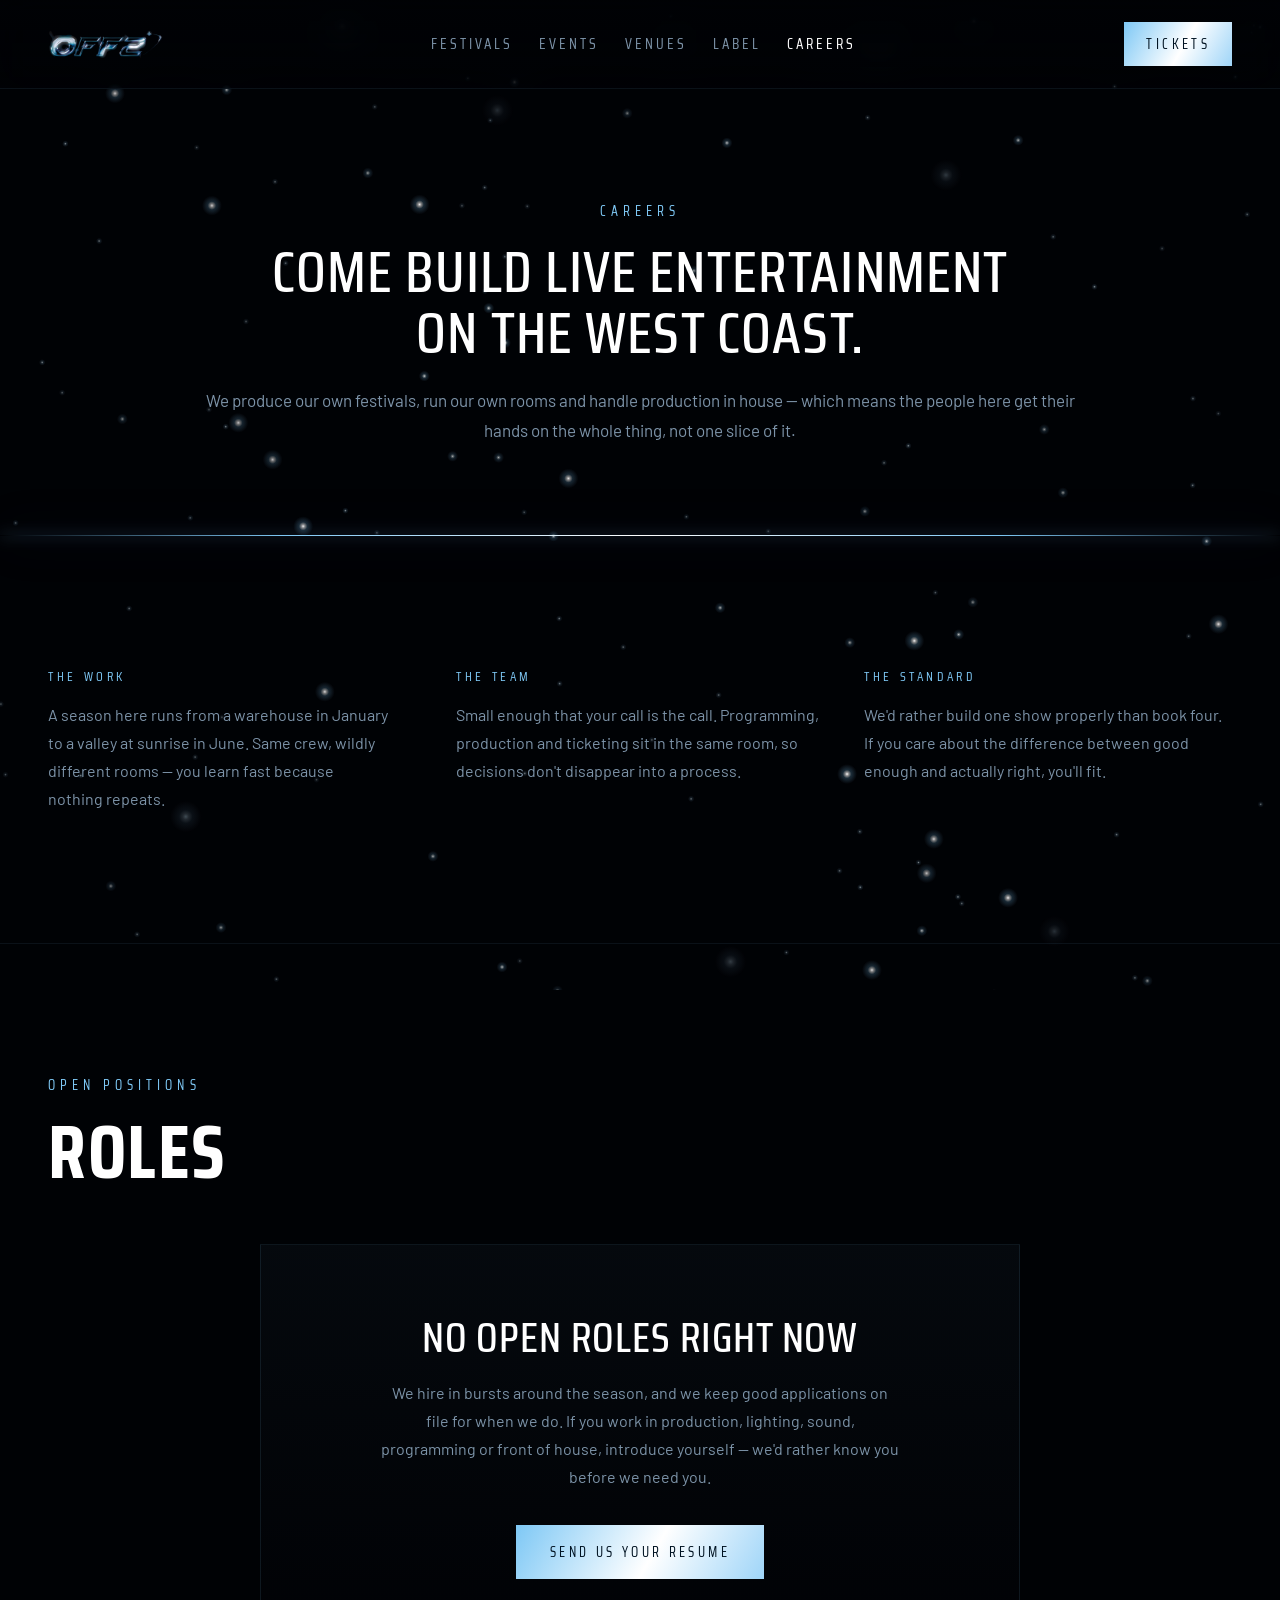
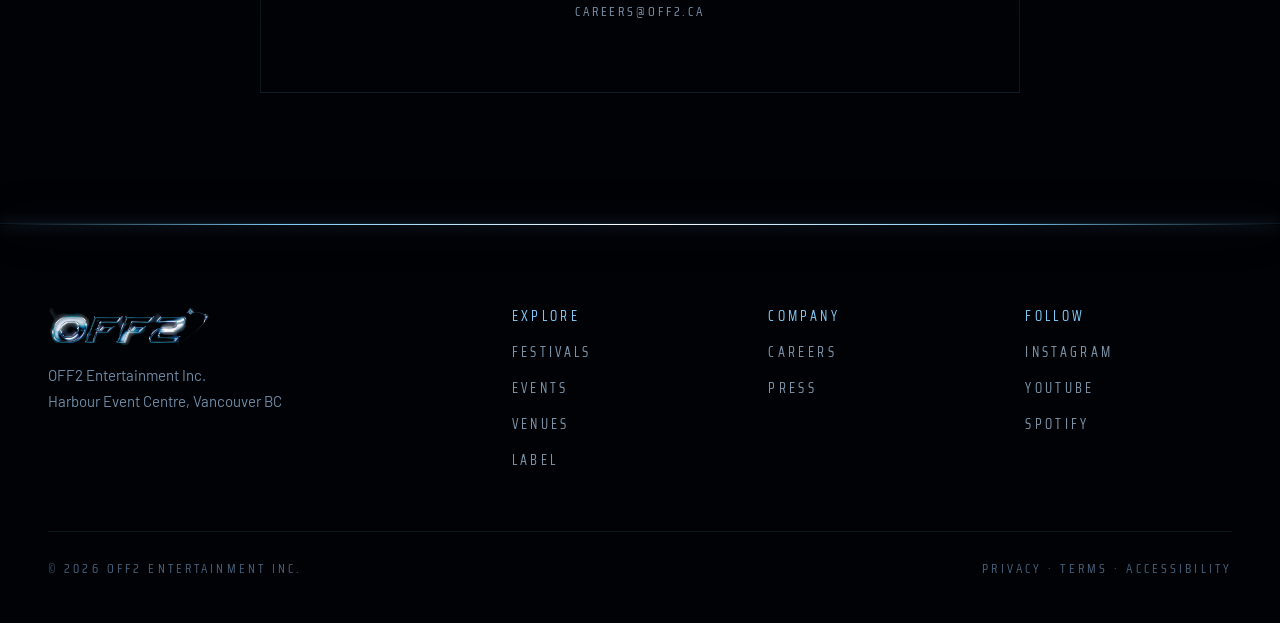
==== commit fae31e08: "Remove the gallery page and the About Us section Deletes gallery.html and the homepage "04 — About U" ====
--- a/careers.html
+++ b/careers.html
@@ -20,9 +20,7 @@
       <a href="festivals.html">Festivals</a>
       <a href="events.html">Events</a>
       <a href="venues.html">Venues</a>
-      <a href="gallery.html">Gallery</a>
       <a href="label.html">Label</a>
-      <a href="index.html#about">About Us</a>
       <a href="careers.html" aria-current="page">Careers</a>
     </div>
     <a href="events.html" class="nav__cta">Tickets</a>
@@ -120,12 +118,10 @@
           <a href="festivals.html">Festivals</a>
           <a href="events.html">Events</a>
           <a href="venues.html">Venues</a>
-          <a href="gallery.html">Gallery</a>
           <a href="label.html">Label</a>
         </div>
         <div class="footer-col">
           <div class="footer-col__head">Company</div>
-          <a href="index.html#about">About us</a>
           <a href="careers.html">Careers</a>
           <a href="coming-soon.html?title=Press">Press</a>
         </div>
